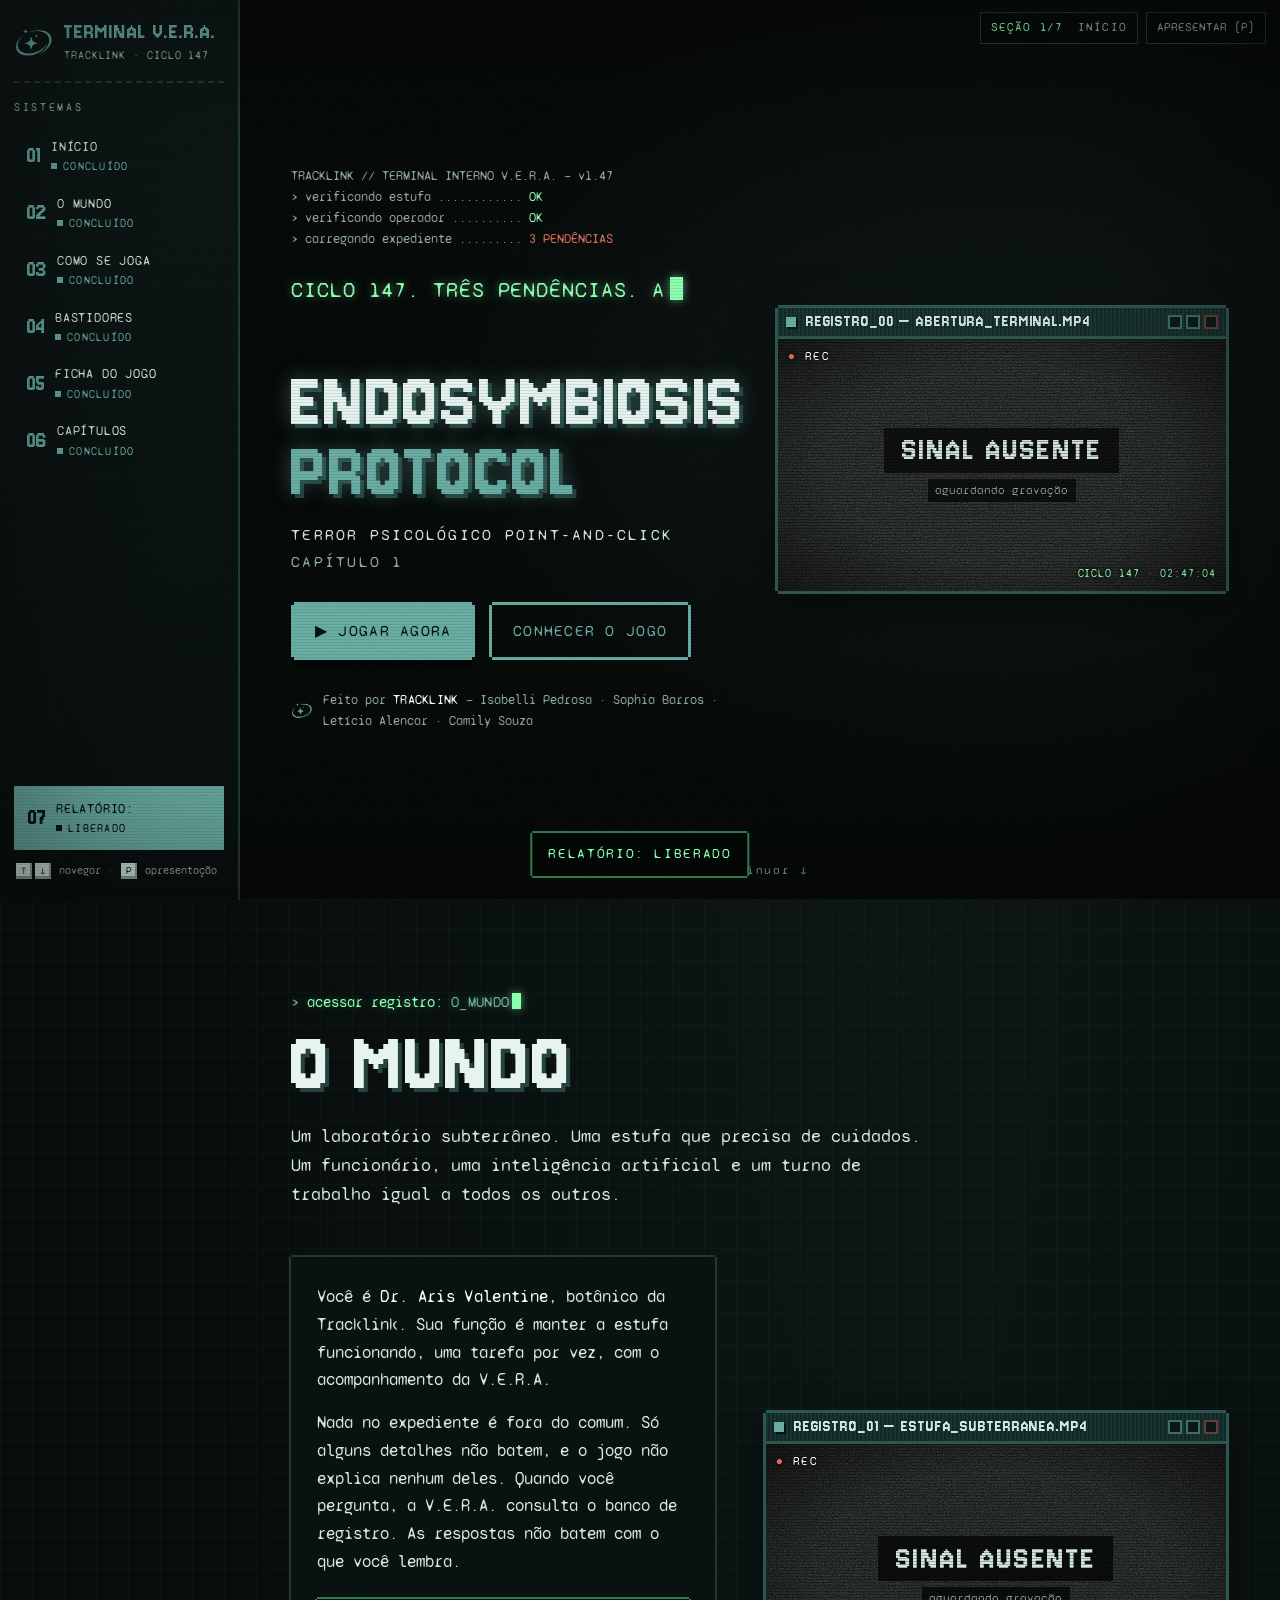
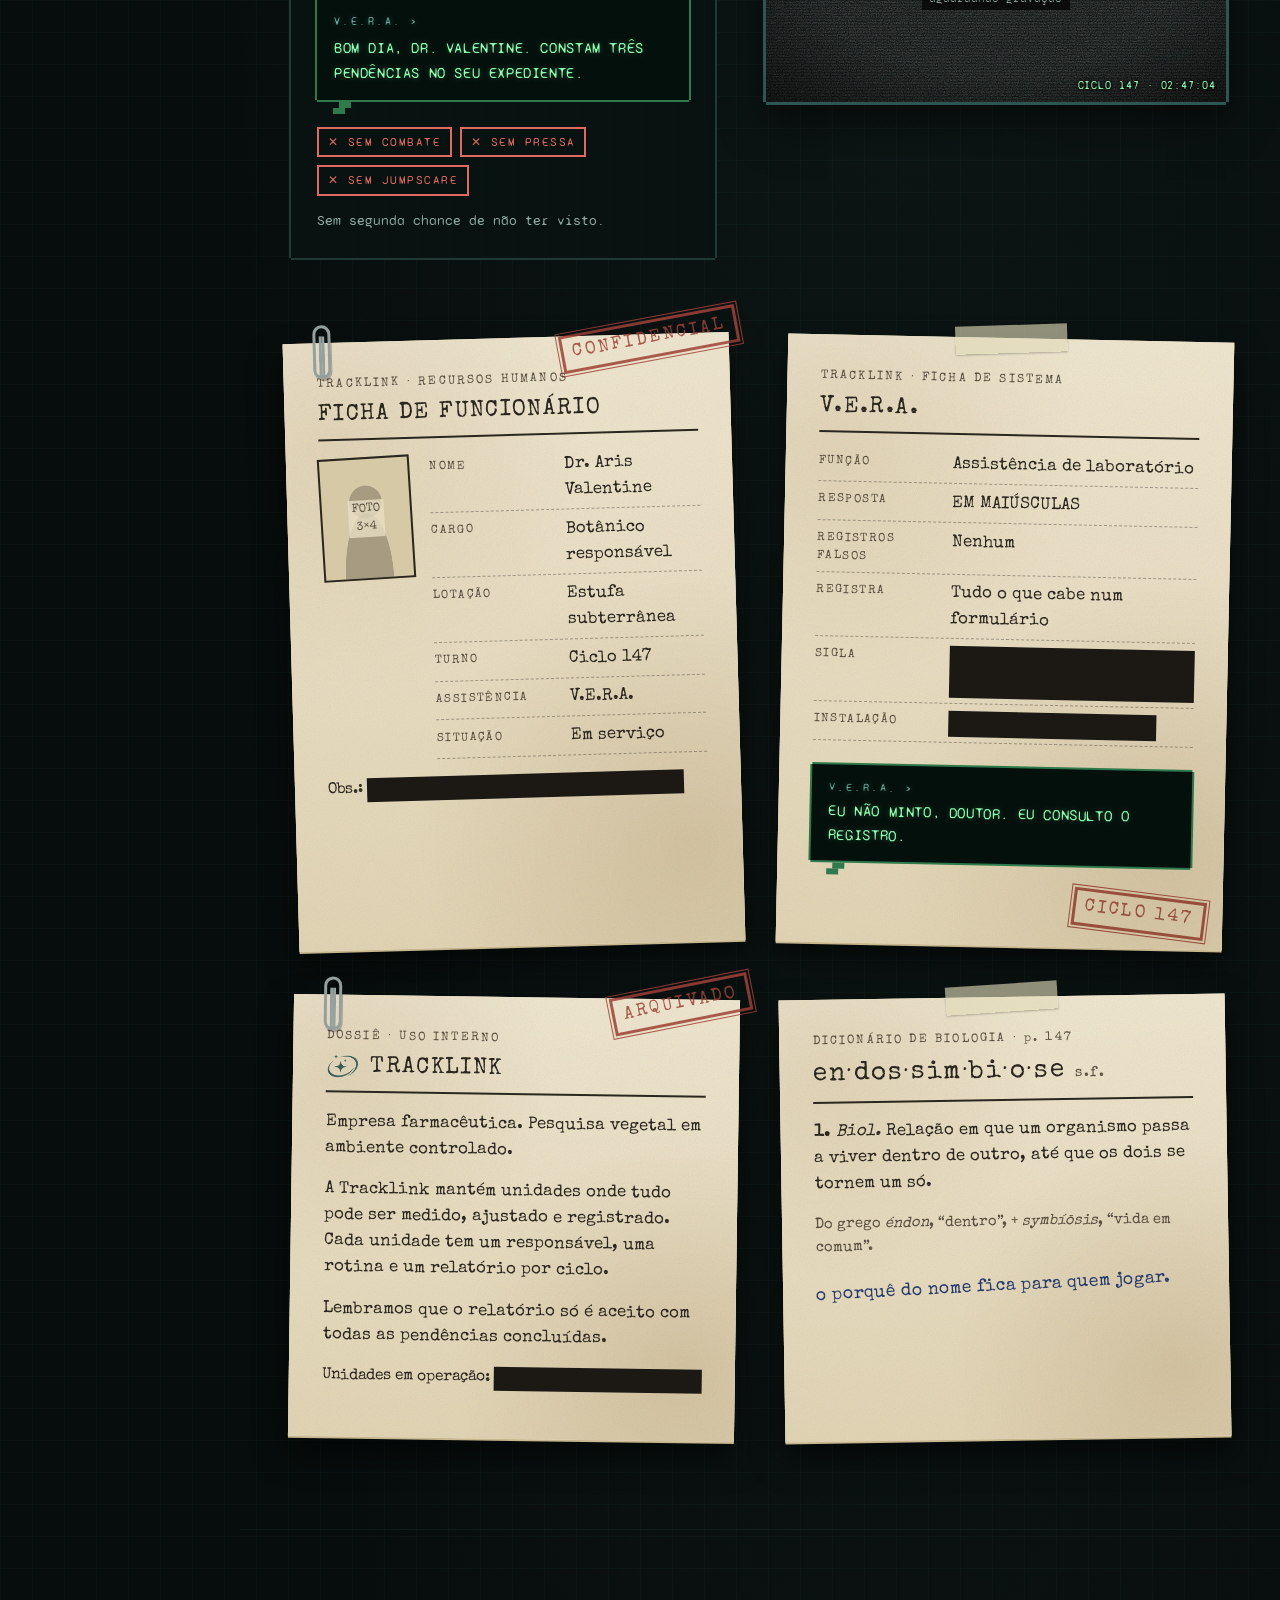
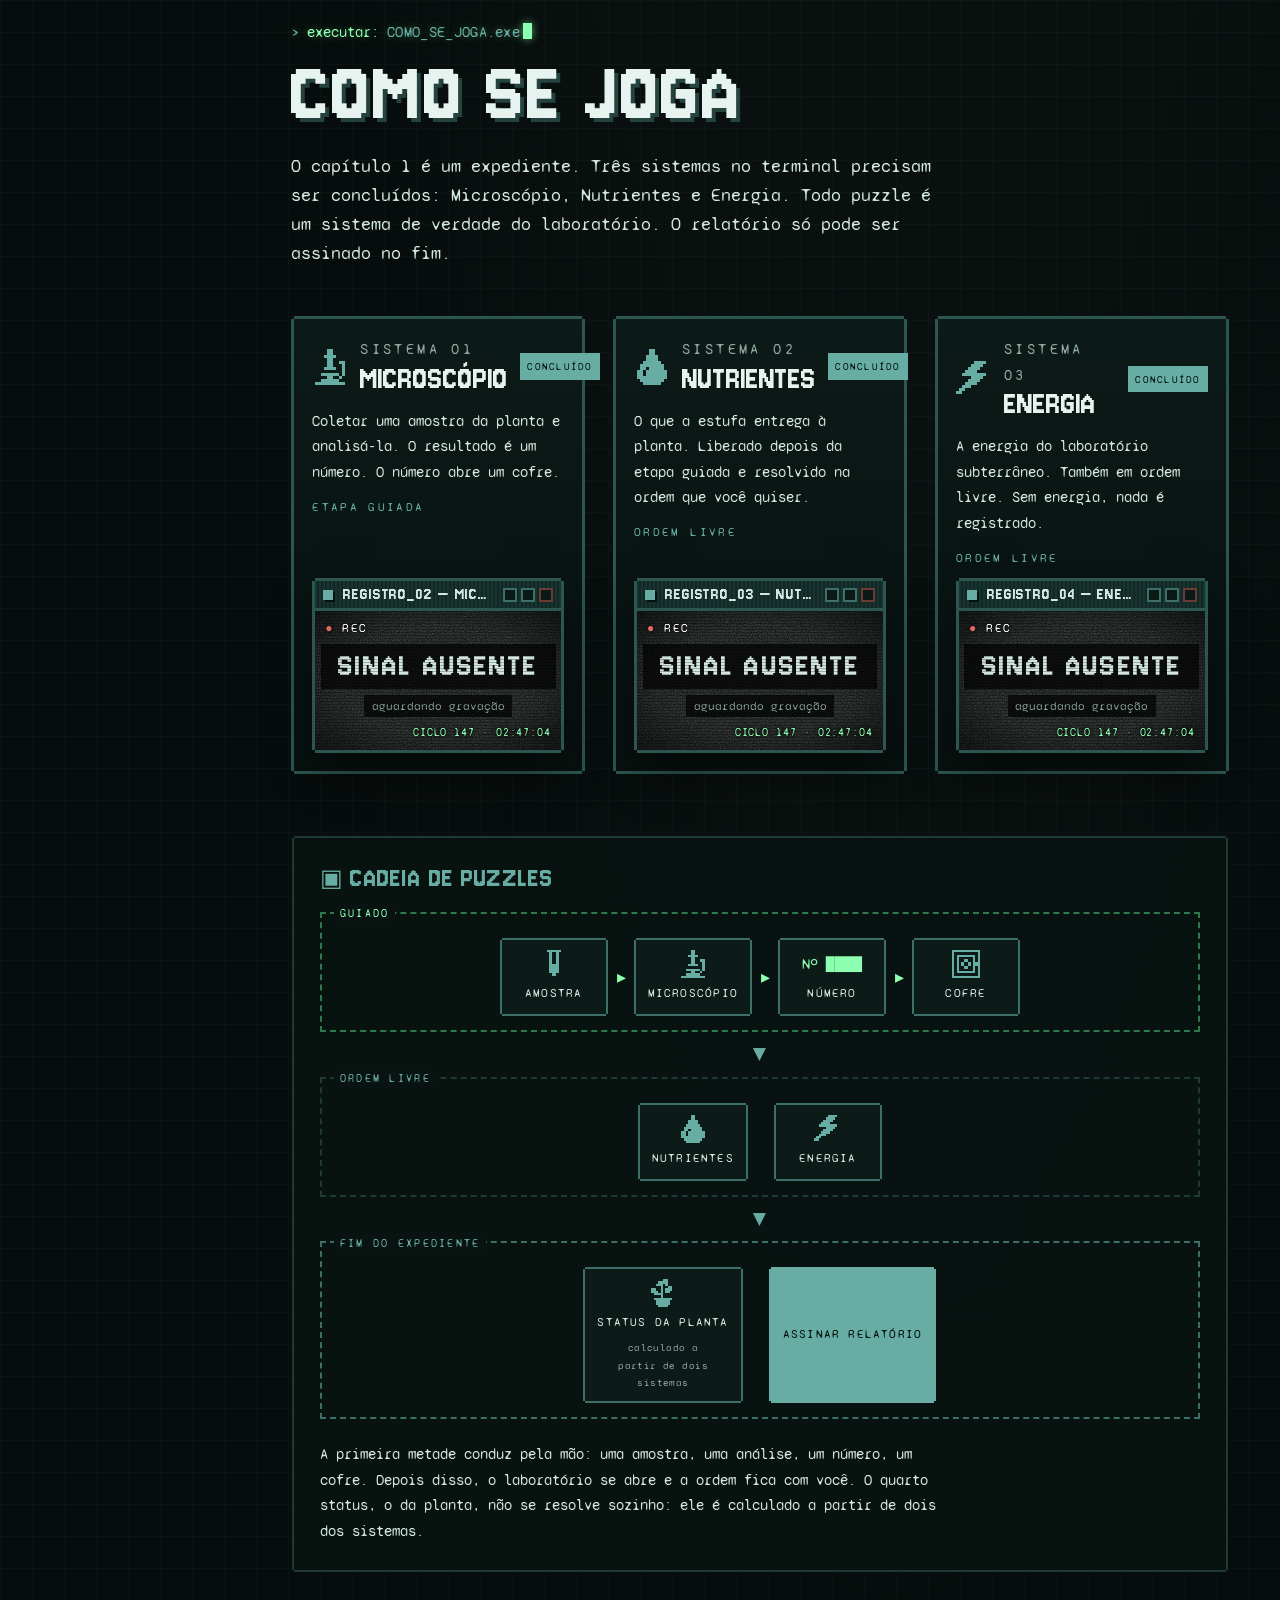
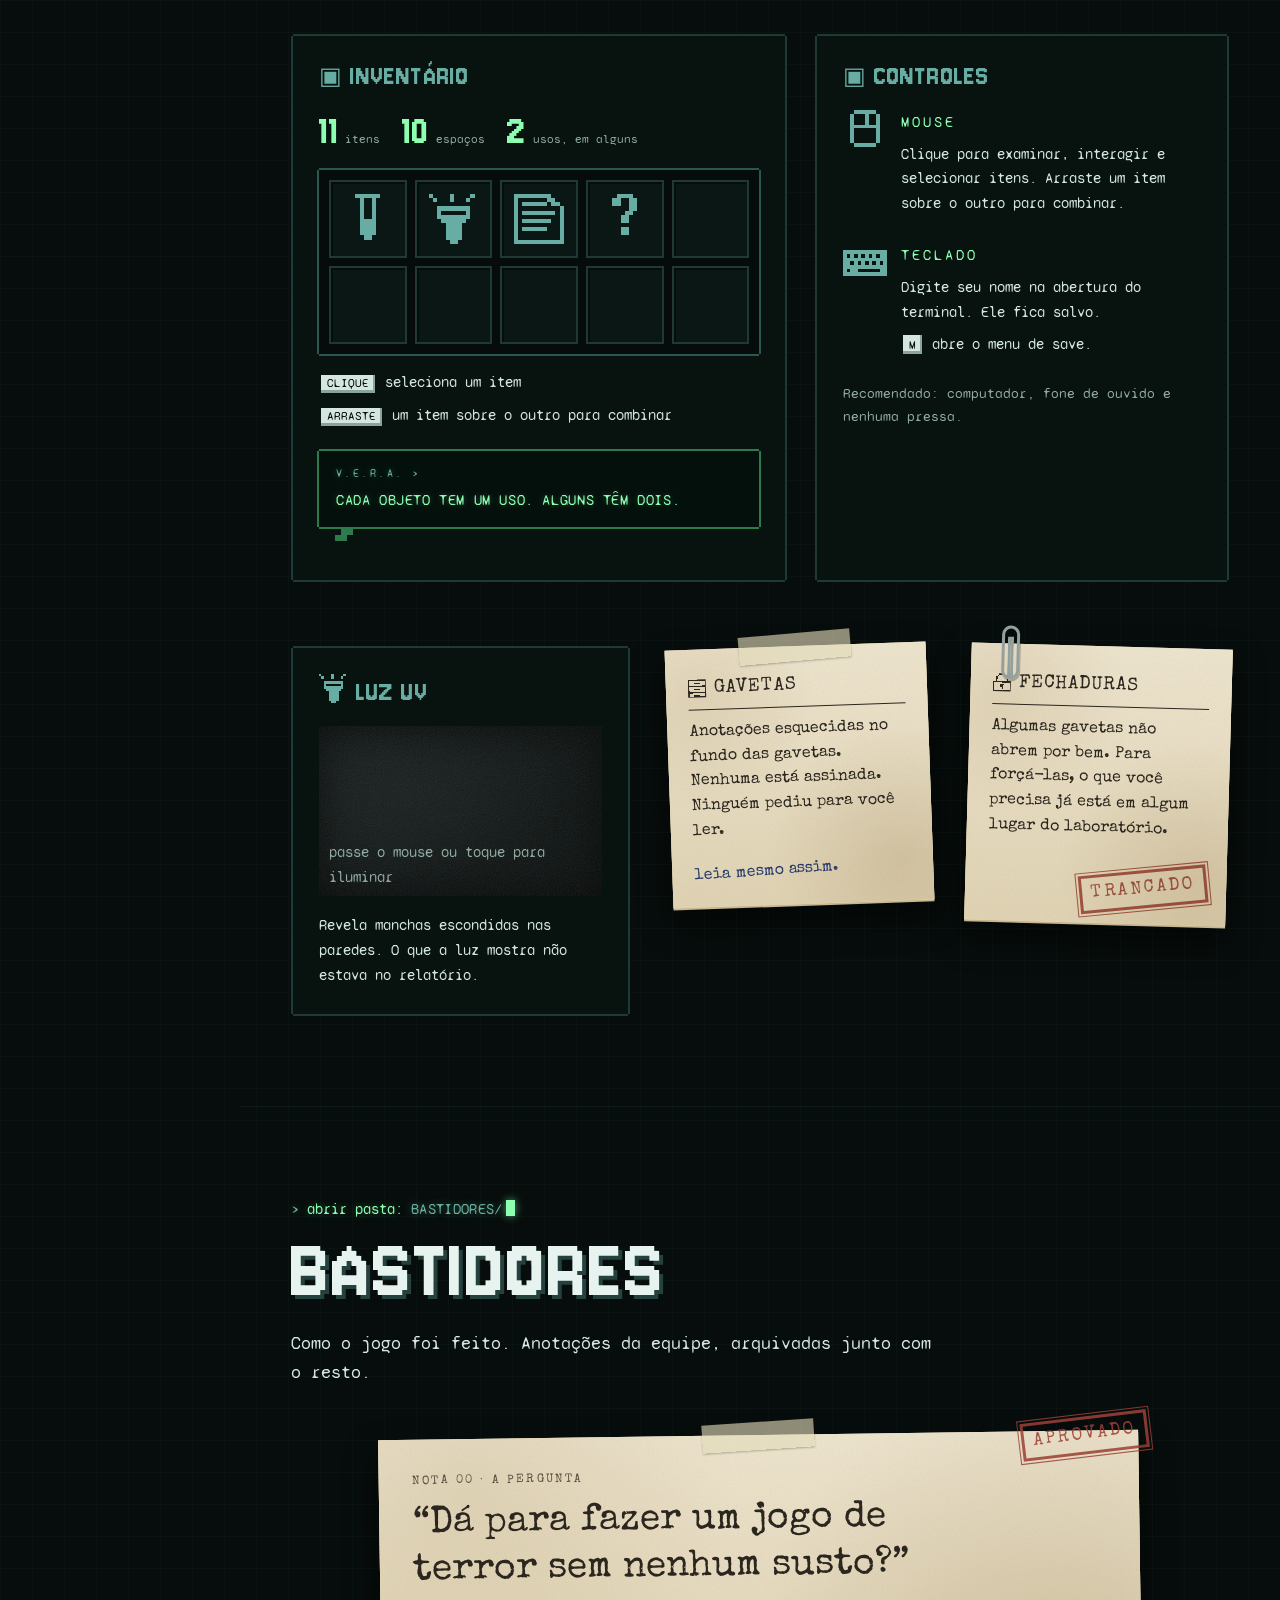
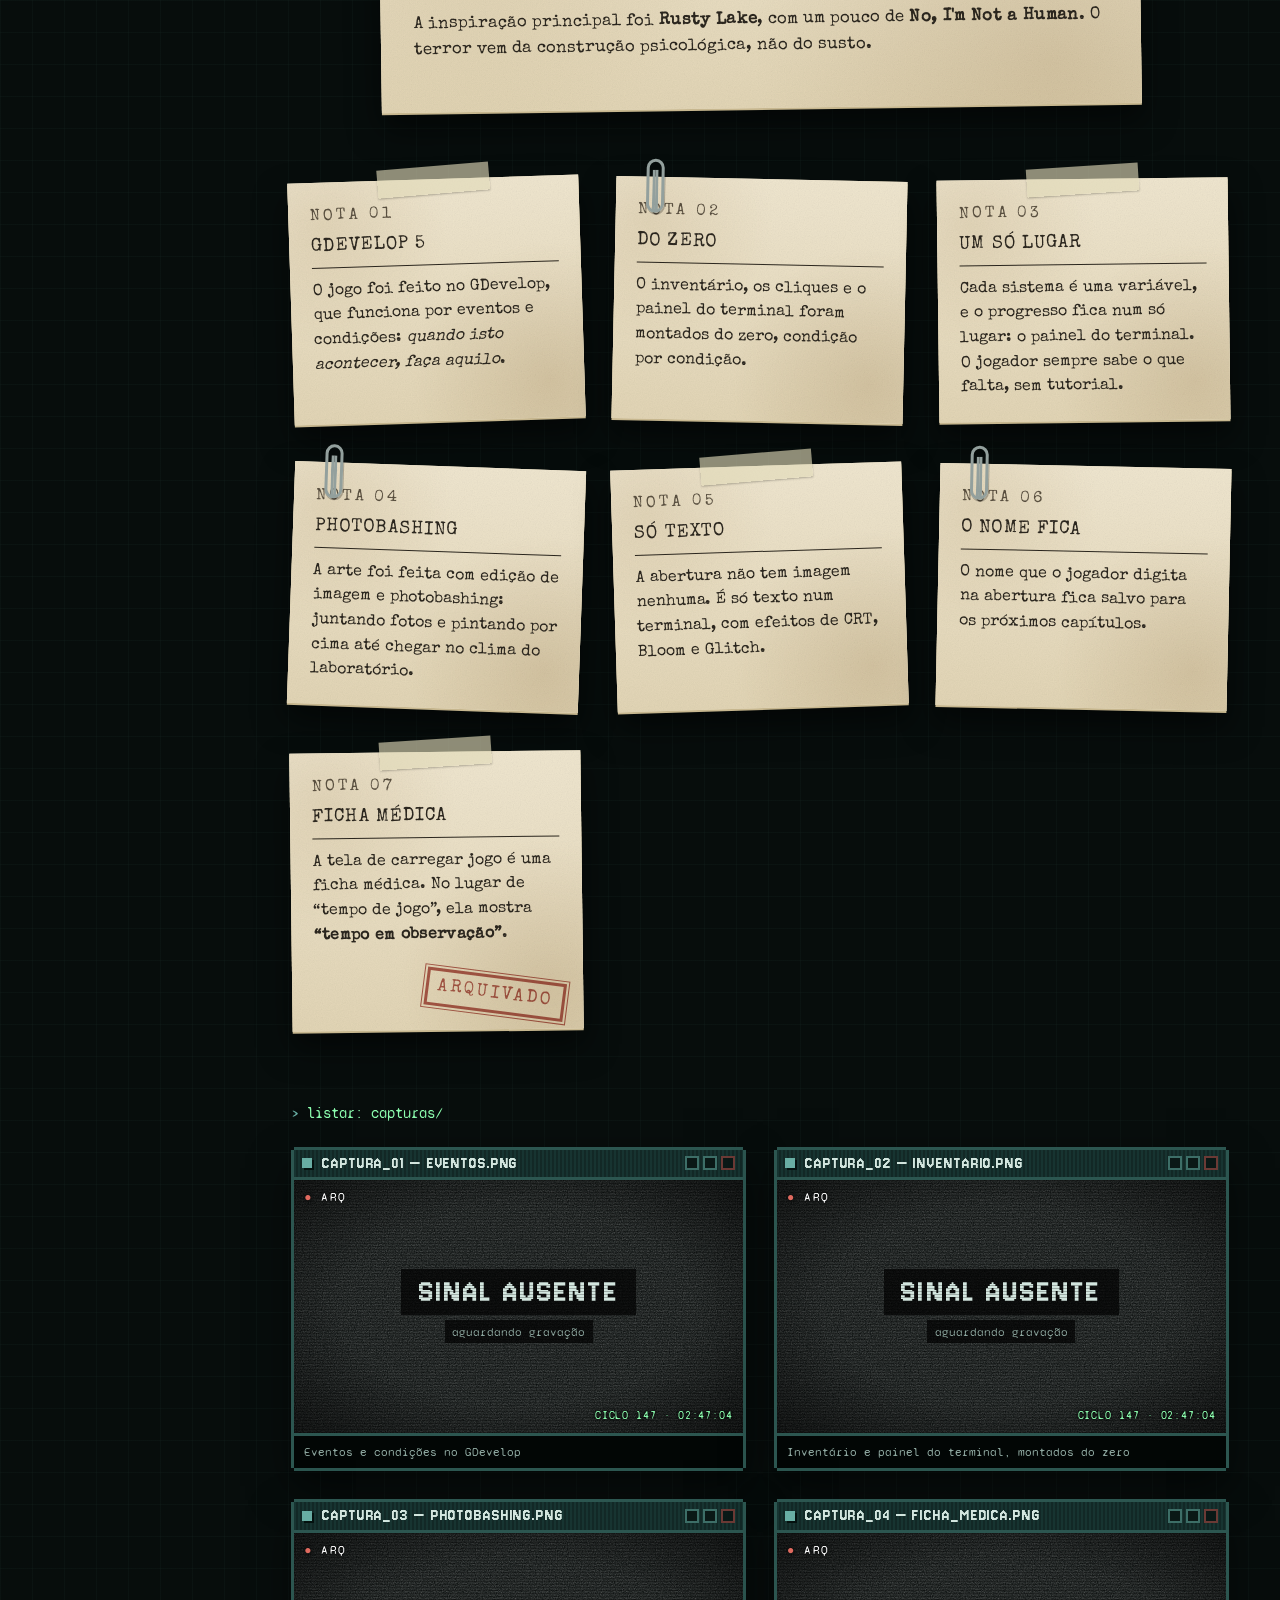
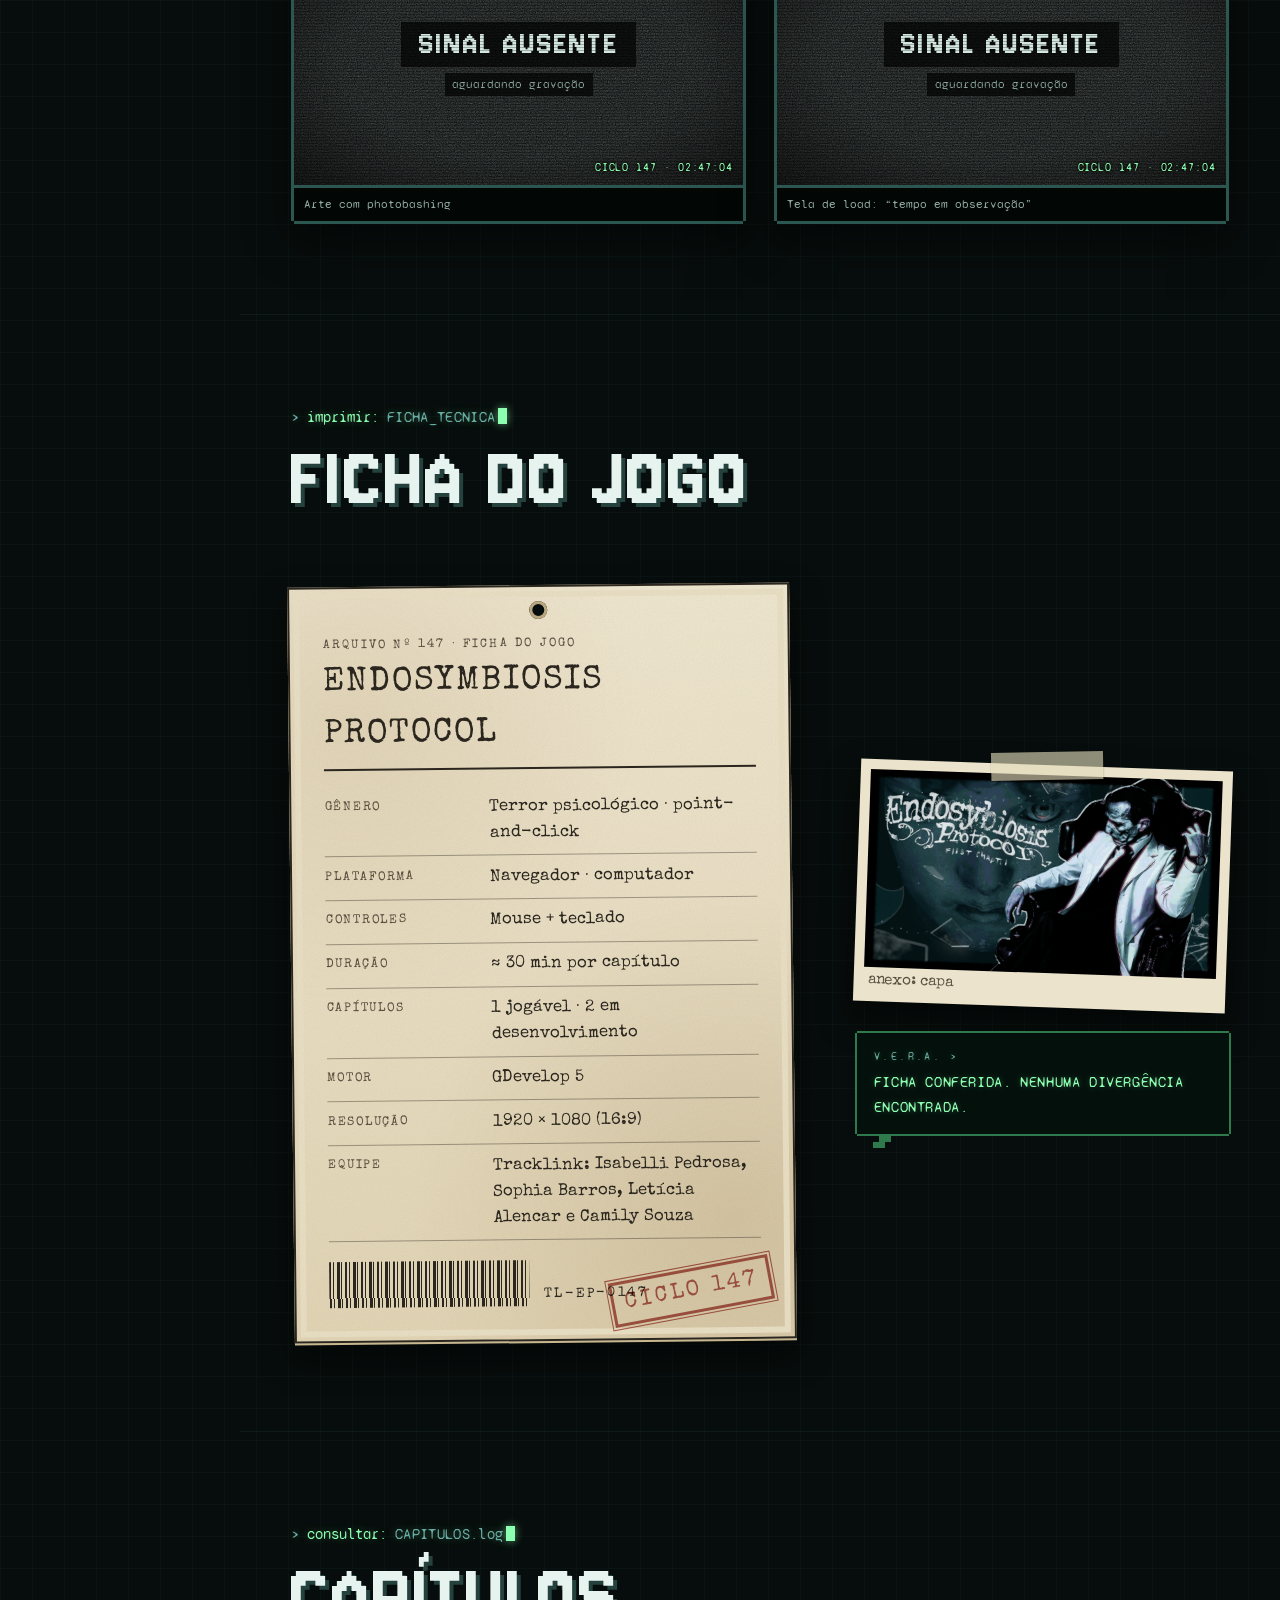
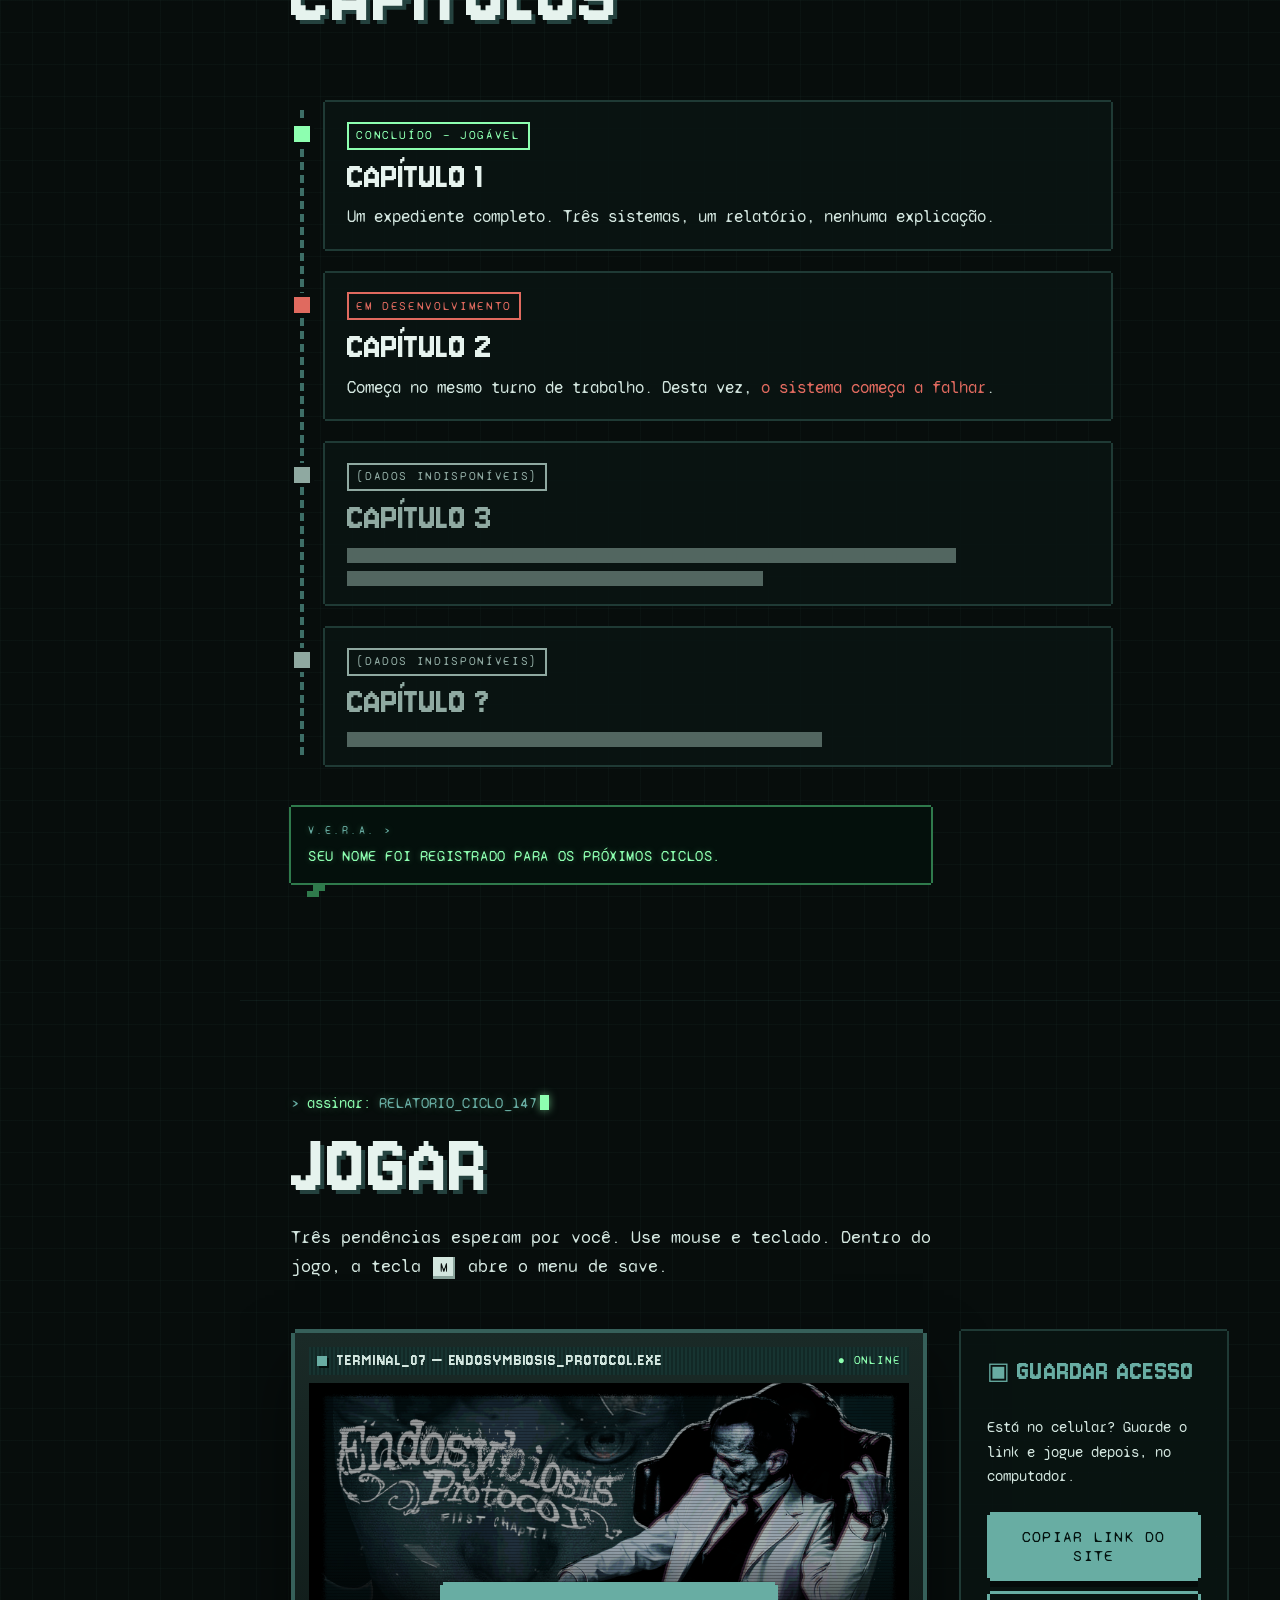
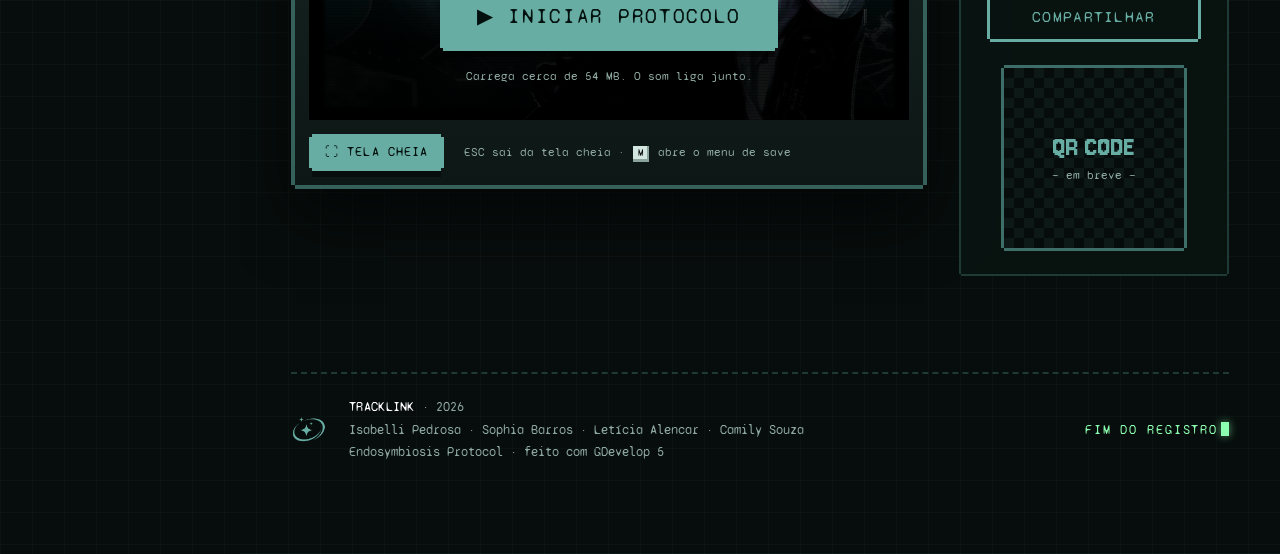
==== index.html @ 481e2a4c "alterando organização" ====
<!doctype html>
<html lang="pt-BR">
<head>
  <meta charset="utf-8">
  <meta name="viewport" content="width=device-width, initial-scale=1">
  <title>Endosymbiosis Protocol — Tracklink</title>
  <meta name="description" content="Terror psicológico point-and-click. Você é Dr. Aris Valentine, botânico da Tracklink, e cuida de uma estufa subterrânea com a ajuda da inteligência artificial V.E.R.A. Ciclo 147. Três pendências. Assine o relatório.">
  <meta name="theme-color" content="#070d0c">

  <!-- Ícone da aba (favicon): logo da Tracklink -->
  <link rel="icon" type="image/png" href="assets/img/tracklink-logo.png">
  <link rel="apple-touch-icon" href="assets/img/tracklink-logo.png">

  <!-- OPEN GRAPH (como o link aparece quando é compartilhado no WhatsApp, Instagram etc.)
       DEPOIS DE PUBLICAR: troque "assets/img/capa.png" em og:image pelo endereço completo,
       por exemplo: https://endosymbiosis.vercel.app/assets/img/capa.png
       (alguns apps só mostram a imagem com o endereço completo). -->
  <meta property="og:type" content="website">
  <meta property="og:locale" content="pt_BR">
  <meta property="og:site_name" content="Tracklink">
  <meta property="og:title" content="Endosymbiosis Protocol — Tracklink">
  <meta property="og:description" content="Ciclo 147. Três pendências. Assine o relatório. Terror psicológico point-and-click, sem nenhum susto.">
  <meta property="og:image" content="assets/img/capa.png">
  <meta property="og:image:width" content="1920">
  <meta property="og:image:height" content="1080">
  <meta property="og:image:alt" content="Capa de Endosymbiosis Protocol">
  <meta name="twitter:card" content="summary_large_image">

  <link rel="preload" href="assets/fonts/Jersey10.ttf" as="font" type="font/ttf" crossorigin>
  <link rel="preload" href="assets/fonts/SyneMono.ttf" as="font" type="font/ttf" crossorigin>
  <link rel="stylesheet" href="css/style.css">

  <!-- Marca que o JavaScript está ligado e se a pessoa aceita animações (antes de desenhar a página) -->
  <script>
    document.documentElement.classList.add('js');
    if (!window.matchMedia('(prefers-reduced-motion: reduce)').matches) document.documentElement.classList.add('motion');
  </script>
  <script src="js/main.js" defer></script>
</head>
<body>
  <a class="skip" href="#jogar">Pular direto para o jogo</a>

  <!-- Camada de monitor CRT (scanlines, ruído e vinheta). Só decoração. -->
  <div class="crt" aria-hidden="true"></div>

  <!-- ===================== PAINEL DO TERMINAL (navegação) ===================== -->
  <nav class="term-nav" aria-label="Seções do site">
    <div class="nav-head">
      <img src="assets/img/tracklink-logo.png" alt="" width="40" height="40">
      <div>
        <strong>TERMINAL V.E.R.A.</strong>
        <span>TRACKLINK · CICLO 147</span>
      </div>
    </div>
    <p class="nav-label">SISTEMAS</p>
    <ol class="nav-list">
      <li><a class="nav-link" href="#inicio" data-nav="0" data-state="pendente"><span class="n">01</span><span class="name">INÍCIO</span><span class="short">INÍCIO</span><span class="st">PENDENTE</span></a></li>
      <li><a class="nav-link" href="#mundo" data-nav="1" data-state="pendente"><span class="n">02</span><span class="name">O MUNDO</span><span class="short">MUNDO</span><span class="st">PENDENTE</span></a></li>
      <li><a class="nav-link" href="#como-se-joga" data-nav="2" data-state="pendente"><span class="n">03</span><span class="name">COMO SE JOGA</span><span class="short">COMO</span><span class="st">PENDENTE</span></a></li>
      <li><a class="nav-link" href="#bastidores" data-nav="3" data-state="pendente"><span class="n">04</span><span class="name">BASTIDORES</span><span class="short">BASTID.</span><span class="st">PENDENTE</span></a></li>
      <li><a class="nav-link" href="#ficha" data-nav="4" data-state="pendente"><span class="n">05</span><span class="name">FICHA DO JOGO</span><span class="short">FICHA</span><span class="st">PENDENTE</span></a></li>
      <li><a class="nav-link" href="#capitulos" data-nav="5" data-state="pendente"><span class="n">06</span><span class="name">CAPÍTULOS</span><span class="short">CAPÍT.</span><span class="st">PENDENTE</span></a></li>
    </ol>
    <a class="nav-link nav-report" href="#jogar" data-nav="6" data-state="bloqueado">
      <span class="n">07</span><span class="name">RELATÓRIO:</span><span class="short">JOGAR</span><span class="st">BLOQUEADO</span>
    </a>
    <p class="nav-foot"><kbd>↑</kbd><kbd>↓</kbd> navegar · <kbd>P</kbd> apresentação</p>
  </nav>

  <!-- Indicador de progresso no canto -->
  <div class="hud">
    <p class="hud-count"><span class="sr-only">Seção atual: </span>SEÇÃO <b id="hudN">1</b>/7 <span class="hud-name" id="hudName">INÍCIO</span></p>
    <button class="hud-btn" id="presentBtn" type="button" aria-pressed="false" title="Modo apresentação (tecla P)"><span class="lbl">APRESENTAR [P]</span></button>
  </div>

  <main id="conteudo">

    <!-- ============================== 1. INÍCIO ============================== -->
    <section class="screen hero" id="inicio" data-name="INÍCIO" aria-labelledby="t-inicio">
      <div class="wrap hero-grid">
        <div class="hero-text">
          <div class="boot" aria-hidden="true">
            <p>TRACKLINK // TERMINAL INTERNO V.E.R.A. — v1.47</p>
            <p>&gt; verificando estufa ............ <span class="ok">OK</span></p>
            <p>&gt; verificando operador .......... <span class="ok">OK</span></p>
            <p>&gt; carregando expediente ......... <span class="warn">3 PENDÊNCIAS</span></p>
          </div>

          <p class="typed" data-type="CICLO 147. TRÊS PENDÊNCIAS. ASSINE O RELATÓRIO.">
            <span class="sr-only">CICLO 147. TRÊS PENDÊNCIAS. ASSINE O RELATÓRIO.</span><span class="typed-out" aria-hidden="true"></span><span class="caret" aria-hidden="true"></span>
          </p>

          <h1 id="t-inicio" class="hero-title" aria-label="Endosymbiosis Protocol">
            <span class="glitch" data-text="ENDOSYMBIOSIS">ENDOSYMBIOSIS</span>
            <span class="glitch" data-text="PROTOCOL">PROTOCOL</span>
          </h1>
          <p class="hero-sub">terror psicológico point-and-click <span>capítulo 1</span></p>

          <div class="hero-actions">
            <a class="btn" href="#jogar">▶ Jogar agora</a>
            <a class="btn btn-ghost" href="#mundo">Conhecer o jogo</a>
          </div>

          <p class="credits">
            <img src="assets/img/tracklink-logo.png" alt="" width="22" height="22">
            <span>Feito por <strong>TRACKLINK</strong> — Isabelli Pedrosa · Sophia Barros · Letícia Alencar · Camily Souza</span>
          </p>
        </div>

        <!-- MÍDIA (INÍCIO): coloque o clipe da abertura do terminal em assets/media/abertura.mp4
             Para usar uma imagem no lugar, troque data-src por, por exemplo, "assets/media/abertura.png".
             data-poster (opcional) = imagem que aparece antes do vídeo carregar. -->
        <figure class="mwin mwin-lg" data-title="REGISTRO_00 — ABERTURA_TERMINAL.MP4" data-src="assets/media/abertura.mp4" data-poster="" data-alt="Clipe da abertura do jogo: texto verde sendo digitado num terminal com efeito CRT"></figure>
      </div>
      <a class="scroll-cue" href="#mundo">continuar ↓</a>
    </section>

    <!-- ============================== 2. O MUNDO ============================== -->
    <section class="screen" id="mundo" data-name="O_MUNDO" aria-labelledby="t-mundo">
      <div class="wrap">
        <header class="sec-head">
          <p class="cmd"><span class="prompt">&gt;</span> acessar registro: <b>O_MUNDO</b><span class="caret" aria-hidden="true"></span></p>
          <h2 id="t-mundo" class="sec-title glitch" data-text="O MUNDO">O MUNDO</h2>
          <p class="lede">Um laboratório subterrâneo. Uma estufa que precisa de cuidados. Um funcionário, uma inteligência artificial e um turno de trabalho igual a todos os outros.</p>
        </header>

        <div class="mundo-grid">
          <div class="term-block reveal">
            <p>Você é <strong>Dr. Aris Valentine</strong>, botânico da Tracklink. Sua função é manter a estufa funcionando, uma tarefa por vez, com o acompanhamento da V.E.R.A.</p>
            <p>Nada no expediente é fora do comum. Só alguns detalhes não batem, e o jogo não explica nenhum deles. Quando você pergunta, a V.E.R.A. consulta o banco de registro. As respostas não batem com o que você lembra.</p>
            <blockquote class="vera">
              <p>BOM DIA, DR. VALENTINE. CONSTAM TRÊS PENDÊNCIAS NO SEU EXPEDIENTE.</p>
            </blockquote>
            <ul class="no-list" aria-label="O que o jogo não tem">
              <li>SEM COMBATE</li>
              <li>SEM PRESSA</li>
              <li>SEM JUMPSCARE</li>
            </ul>
            <p class="small">Sem segunda chance de não ter visto.</p>
          </div>

          <!-- MÍDIA (O MUNDO): coloque assets/media/mundo.mp4 (por exemplo, o jogador andando pela estufa) -->
          <figure class="mwin reveal" data-title="REGISTRO_01 — ESTUFA_SUBTERRANEA.MP4" data-src="assets/media/mundo.mp4" data-poster="" data-alt="Gravação da estufa subterrânea dentro do jogo"></figure>
        </div>

        <div class="docs">
          <!-- Documento 1: ficha do funcionário -->
          <article class="doc reveal" style="--tilt:-1.6deg">
            <span class="clip" aria-hidden="true"></span>
            <p class="doc-org">TRACKLINK · RECURSOS HUMANOS</p>
            <h3>FICHA DE FUNCIONÁRIO</h3>
            <div class="ficha-body">
              <!-- FOTO DO ARIS: coloque assets/media/aris.png (se for .jpg, troque o nome aqui embaixo) -->
              <div class="photo" data-src="assets/media/aris.png" data-alt="Foto de identificação de Dr. Aris Valentine">
                <span aria-hidden="true">FOTO<br>3×4</span>
              </div>
              <dl class="fields">
                <div><dt>Nome</dt><dd>Dr. Aris Valentine</dd></div>
                <div><dt>Cargo</dt><dd>Botânico responsável</dd></div>
                <div><dt>Lotação</dt><dd>Estufa subterrânea</dd></div>
                <div><dt>Turno</dt><dd>Ciclo 147</dd></div>
                <div><dt>Assistência</dt><dd>V.E.R.A.</dd></div>
                <div><dt>Situação</dt><dd>Em serviço</dd></div>
              </dl>
            </div>
            <p class="doc-note">Obs.: <button class="redact" type="button" aria-label="Trecho censurado: pontual, nenhuma ocorrência registrada">pontual, nenhuma ocorrência registrada</button></p>
            <span class="stamp" style="--r:-9deg">CONFIDENCIAL</span>
          </article>

          <!-- Documento 2: ficha da V.E.R.A. -->
          <article class="doc reveal" style="--tilt:1.2deg">
            <span class="tape" aria-hidden="true"></span>
            <p class="doc-org">TRACKLINK · FICHA DE SISTEMA</p>
            <h3>V.E.R.A.</h3>
            <dl class="fields">
              <div><dt>Função</dt><dd>Assistência de laboratório</dd></div>
              <div><dt>Resposta</dt><dd>EM MAIÚSCULAS</dd></div>
              <div><dt>Registros falsos</dt><dd>Nenhum</dd></div>
              <div><dt>Registra</dt><dd>Tudo o que cabe num formulário</dd></div>
              <div><dt>Sigla</dt><dd><button class="redact" type="button" aria-label="Trecho censurado: não se aplica a este formulário">não se aplica a este formulário</button></dd></div>
              <div><dt>Instalação</dt><dd><button class="redact" type="button" aria-label="Trecho censurado: data consta no arquivo">data consta no arquivo</button></dd></div>
            </dl>
            <blockquote class="vera vera-paper">
              <p>EU NÃO MINTO, DOUTOR. EU CONSULTO O REGISTRO.</p>
            </blockquote>
            <span class="stamp stamp-low" style="--r:6deg">CICLO 147</span>
          </article>

          <!-- Documento 3: dossiê da empresa -->
          <article class="doc reveal" style="--tilt:0.8deg">
            <span class="clip" aria-hidden="true"></span>
            <p class="doc-org">DOSSIÊ · USO INTERNO</p>
            <h3 class="doc-brand"><img src="assets/img/tracklink-logo.png" alt="" width="34" height="34"> TRACKLINK</h3>
            <p>Empresa farmacêutica. Pesquisa vegetal em ambiente controlado.</p>
            <p>A Tracklink mantém unidades onde tudo pode ser medido, ajustado e registrado. Cada unidade tem um responsável, uma rotina e um relatório por ciclo.</p>
            <p>Lembramos que o relatório só é aceito com todas as pendências concluídas.</p>
            <p class="doc-note">Unidades em operação: <button class="redact" type="button" aria-label="Trecho censurado: informação de uso interno">informação de uso interno</button></p>
            <span class="stamp" style="--r:-12deg">ARQUIVADO</span>
          </article>

          <!-- Documento 4: verbete de dicionário -->
          <article class="doc doc-dict reveal" style="--tilt:-0.9deg">
            <span class="tape" aria-hidden="true"></span>
            <p class="doc-org">DICIONÁRIO DE BIOLOGIA · p. 147</p>
            <h3><dfn>en·dos·sim·bi·o·se</dfn> <small>s.f.</small></h3>
            <p><b>1.</b> <i>Biol.</i> Relação em que um organismo passa a viver dentro de outro, até que os dois se tornem um só.</p>
            <p class="etym">Do grego <i>éndon</i>, “dentro”, + <i>symbíōsis</i>, “vida em comum”.</p>
            <p class="handnote">o porquê do nome fica para quem jogar.</p>
          </article>
        </div>
      </div>
    </section>

    <!-- ============================== 3. COMO SE JOGA ============================== -->
    <section class="screen" id="como-se-joga" data-name="COMO_SE_JOGA" aria-labelledby="t-como">
      <div class="wrap">
        <header class="sec-head">
          <p class="cmd"><span class="prompt">&gt;</span> executar: <b>COMO_SE_JOGA.exe</b><span class="caret" aria-hidden="true"></span></p>
          <h2 id="t-como" class="sec-title glitch" data-text="COMO SE JOGA">COMO SE JOGA</h2>
          <p class="lede">O capítulo 1 é um expediente. Três sistemas no terminal precisam ser concluídos: Microscópio, Nutrientes e Energia. Todo puzzle é um sistema de verdade do laboratório. O relatório só pode ser assinado no fim.</p>
        </header>

        <div class="modules">
          <article class="module reveal">
            <header class="module-head">
              <span class="px-icon" data-icon="micro"></span>
              <div><p class="module-id">SISTEMA 01</p><h3>MICROSCÓPIO</h3></div>
              <span class="badge">PENDENTE</span>
            </header>
            <p>Coletar uma amostra da planta e analisá-la. O resultado é um número. O número abre um cofre.</p>
            <p class="module-meta">ETAPA GUIADA</p>
            <!-- MÍDIA (MICROSCÓPIO): coloque assets/media/microscopio.mp4 -->
            <figure class="mwin" data-title="REGISTRO_02 — MICROSCOPIO.MP4" data-src="assets/media/microscopio.mp4" data-poster="" data-alt="Gravação do puzzle do microscópio"></figure>
          </article>

          <article class="module reveal">
            <header class="module-head">
              <span class="px-icon" data-icon="drop"></span>
              <div><p class="module-id">SISTEMA 02</p><h3>NUTRIENTES</h3></div>
              <span class="badge">PENDENTE</span>
            </header>
            <p>O que a estufa entrega à planta. Liberado depois da etapa guiada e resolvido na ordem que você quiser.</p>
            <p class="module-meta">ORDEM LIVRE</p>
            <!-- MÍDIA (NUTRIENTES): coloque assets/media/nutrientes.mp4 -->
            <figure class="mwin" data-title="REGISTRO_03 — NUTRIENTES.MP4" data-src="assets/media/nutrientes.mp4" data-poster="" data-alt="Gravação do sistema de nutrientes"></figure>
          </article>

          <article class="module reveal">
            <header class="module-head">
              <span class="px-icon" data-icon="bolt"></span>
              <div><p class="module-id">SISTEMA 03</p><h3>ENERGIA</h3></div>
              <span class="badge">PENDENTE</span>
            </header>
            <p>A energia do laboratório subterrâneo. Também em ordem livre. Sem energia, nada é registrado.</p>
            <p class="module-meta">ORDEM LIVRE</p>
            <!-- MÍDIA (ENERGIA): coloque assets/media/energia.mp4 -->
            <figure class="mwin" data-title="REGISTRO_04 — ENERGIA.MP4" data-src="assets/media/energia.mp4" data-poster="" data-alt="Gravação do sistema de energia"></figure>
          </article>
        </div>

        <!-- Diagrama: cadeia de puzzles -->
        <div class="panel chain-panel reveal">
          <h3 class="panel-title">CADEIA DE PUZZLES</h3>
          <div class="chain">
            <div class="zone zone-guided">
              <p class="zone-label">GUIADO</p>
              <ol class="steps">
                <li class="step"><span class="px-icon" data-icon="tube"></span>AMOSTRA</li>
                <li class="step"><span class="px-icon" data-icon="micro"></span>MICROSCÓPIO</li>
                <li class="step"><span class="num" aria-label="número oculto">Nº ████</span>NÚMERO</li>
                <li class="step"><span class="px-icon" data-icon="safe"></span>COFRE</li>
              </ol>
            </div>
            <span class="chain-arrow" aria-hidden="true">▶</span>
            <div class="zone zone-open">
              <p class="zone-label">ORDEM LIVRE</p>
              <ul class="steps steps-free">
                <li class="step"><span class="px-icon" data-icon="drop"></span>NUTRIENTES</li>
                <li class="step"><span class="px-icon" data-icon="bolt"></span>ENERGIA</li>
              </ul>
            </div>
            <span class="chain-arrow" aria-hidden="true">▶</span>
            <div class="zone zone-end">
              <p class="zone-label">FIM DO EXPEDIENTE</p>
              <ul class="steps steps-free">
                <li class="step"><span class="px-icon" data-icon="plant"></span>STATUS DA PLANTA<small>calculado a partir de dois sistemas</small></li>
                <li class="step step-sign">ASSINAR RELATÓRIO</li>
              </ul>
            </div>
          </div>
          <p class="chain-text">A primeira metade conduz pela mão: uma amostra, uma análise, um número, um cofre. Depois disso, o laboratório se abre e a ordem fica com você. O quarto status, o da planta, não se resolve sozinho: ele é calculado a partir de dois dos sistemas.</p>
        </div>

        <div class="duo">
          <!-- Inventário -->
          <div class="panel inv-panel reveal">
            <h3 class="panel-title">INVENTÁRIO</h3>
            <div class="inv-stats">
              <div><b>11</b><span>itens</span></div>
              <div><b>10</b><span>espaços</span></div>
              <div><b>2</b><span>usos, em alguns</span></div>
            </div>
            <div class="inv-grid" role="group" aria-label="Demonstração do inventário: 10 espaços. Clique num item para selecioná-lo.">
              <button class="slot" type="button" aria-pressed="false" aria-label="Item: amostra"><span class="px-icon" data-icon="tube"></span></button>
              <button class="slot" type="button" aria-pressed="false" aria-label="Item: luz UV"><span class="px-icon" data-icon="uv"></span></button>
              <button class="slot" type="button" aria-pressed="false" aria-label="Item: anotação"><span class="px-icon" data-icon="note"></span></button>
              <button class="slot" type="button" aria-pressed="false" aria-label="Item não identificado"><span class="px-icon" data-icon="unknown"></span></button>
              <span class="slot empty" aria-hidden="true"></span>
              <span class="slot empty" aria-hidden="true"></span>
              <span class="slot empty" aria-hidden="true"></span>
              <span class="slot empty" aria-hidden="true"></span>
              <span class="slot empty" aria-hidden="true"></span>
              <span class="slot empty" aria-hidden="true"></span>
            </div>
            <ul class="inv-legend">
              <li><kbd>CLIQUE</kbd> seleciona um item</li>
              <li><kbd>ARRASTE</kbd> um item sobre o outro para combinar</li>
            </ul>
            <blockquote class="vera"><p>CADA OBJETO TEM UM USO. ALGUNS TÊM DOIS.</p></blockquote>
          </div>

          <!-- Controles -->
          <div class="panel controls reveal">
            <h3 class="panel-title">CONTROLES</h3>
            <div class="ctrl">
              <span class="px-icon" data-icon="mouse"></span>
              <div>
                <p class="ctrl-name">MOUSE</p>
                <p>Clique para examinar, interagir e selecionar itens. Arraste um item sobre o outro para combinar.</p>
              </div>
            </div>
            <div class="ctrl">
              <span class="px-icon" data-icon="keyboard"></span>
              <div>
                <p class="ctrl-name">TECLADO</p>
                <p>Digite seu nome na abertura do terminal. Ele fica salvo.</p>
                <p><kbd>M</kbd> abre o menu de save.</p>
              </div>
            </div>
            <p class="small">Recomendado: computador, fone de ouvido e nenhuma pressa.</p>
          </div>
        </div>

        <!-- Destaques -->
        <div class="extras">
          <div class="panel uv-panel reveal">
            <h3 class="panel-title"><span class="px-icon px-inline" data-icon="uv"></span> LUZ UV</h3>
            <div class="uv-wall" id="uvWall" role="img" aria-label="Parede iluminada por luz UV, com uma mancha escondida onde se lê: a planta reage à luz">
              <p class="uv-secret" aria-hidden="true">a planta reage à luz</p>
              <p class="uv-hint" aria-hidden="true">passe o mouse ou toque para iluminar</p>
            </div>
            <p>Revela manchas escondidas nas paredes. O que a luz mostra não estava no relatório.</p>
          </div>

          <article class="doc note reveal" style="--tilt:-2deg">
            <span class="tape" aria-hidden="true"></span>
            <h3><span class="px-icon px-inline" data-icon="drawer"></span> GAVETAS</h3>
            <p>Anotações esquecidas no fundo das gavetas. Nenhuma está assinada. Ninguém pediu para você ler.</p>
            <p class="handnote">leia mesmo assim.</p>
          </article>

          <article class="doc note reveal" style="--tilt:1.6deg">
            <span class="clip" aria-hidden="true"></span>
            <h3><span class="px-icon px-inline" data-icon="lock"></span> FECHADURAS</h3>
            <p>Algumas gavetas não abrem por bem. Para forçá-las, o que você precisa já está em algum lugar do laboratório.</p>
            <span class="stamp stamp-low" style="--r:-7deg">TRANCADO</span>
          </article>
        </div>
      </div>
    </section>

    <!-- ============================== 4. BASTIDORES ============================== -->
    <section class="screen" id="bastidores" data-name="BASTIDORES" aria-labelledby="t-bast">
      <div class="wrap">
        <header class="sec-head">
          <p class="cmd"><span class="prompt">&gt;</span> abrir pasta: <b>BASTIDORES/</b><span class="caret" aria-hidden="true"></span></p>
          <h2 id="t-bast" class="sec-title glitch" data-text="BASTIDORES">BASTIDORES</h2>
          <p class="lede">Como o jogo foi feito. Anotações da equipe, arquivadas junto com o resto.</p>
        </header>

        <article class="doc doc-question reveal" style="--tilt:-0.8deg">
          <span class="tape" aria-hidden="true"></span>
          <p class="doc-org">NOTA 00 · A PERGUNTA</p>
          <p class="question">“Dá para fazer um jogo de terror sem nenhum susto?”</p>
          <p>A inspiração principal foi <b>Rusty Lake</b>, com um pouco de <b>No, I'm Not a Human</b>. O terror vem da construção psicológica, não do susto.</p>
          <span class="stamp" style="--r:-6deg">APROVADO</span>
        </article>

        <div class="notes">
          <article class="doc note reveal">
            <span class="tape" aria-hidden="true"></span>
            <p class="note-n">NOTA 01</p>
            <h3>GDEVELOP 5</h3>
            <p>O jogo foi feito no GDevelop, que funciona por eventos e condições: <i>quando isto acontecer, faça aquilo</i>.</p>
          </article>
          <article class="doc note reveal">
            <span class="clip" aria-hidden="true"></span>
            <p class="note-n">NOTA 02</p>
            <h3>DO ZERO</h3>
            <p>O inventário, os cliques e o painel do terminal foram montados do zero, condição por condição.</p>
          </article>
          <article class="doc note reveal">
            <span class="tape" aria-hidden="true"></span>
            <p class="note-n">NOTA 03</p>
            <h3>UM SÓ LUGAR</h3>
            <p>Cada sistema é uma variável, e o progresso fica num só lugar: o painel do terminal. O jogador sempre sabe o que falta, sem tutorial.</p>
          </article>
          <article class="doc note reveal">
            <span class="clip" aria-hidden="true"></span>
            <p class="note-n">NOTA 04</p>
            <h3>PHOTOBASHING</h3>
            <p>A arte foi feita com edição de imagem e photobashing: juntando fotos e pintando por cima até chegar no clima do laboratório.</p>
          </article>
          <article class="doc note reveal">
            <span class="tape" aria-hidden="true"></span>
            <p class="note-n">NOTA 05</p>
            <h3>SÓ TEXTO</h3>
            <p>A abertura não tem imagem nenhuma. É só texto num terminal, com efeitos de CRT, Bloom e Glitch.</p>
          </article>
          <article class="doc note reveal">
            <span class="clip" aria-hidden="true"></span>
            <p class="note-n">NOTA 06</p>
            <h3>O NOME FICA</h3>
            <p>O nome que o jogador digita na abertura fica salvo para os próximos capítulos.</p>
          </article>
          <article class="doc note reveal">
            <span class="tape" aria-hidden="true"></span>
            <p class="note-n">NOTA 07</p>
            <h3>FICHA MÉDICA</h3>
            <p>A tela de carregar jogo é uma ficha médica. No lugar de “tempo de jogo”, ela mostra <b>“tempo em observação”</b>.</p>
            <span class="stamp stamp-low" style="--r:8deg">ARQUIVADO</span>
          </article>
        </div>

        <h3 class="gallery-title"><span class="prompt">&gt;</span> listar: capturas/</h3>
        <div class="gallery">
          <!-- MÍDIA (BASTIDORES 1): print dos eventos no GDevelop → assets/media/gdevelop-eventos.png -->
          <figure class="mwin reveal" data-title="CAPTURA_01 — EVENTOS.PNG" data-src="assets/media/gdevelop-eventos.png" data-alt="Print da tela de eventos do GDevelop" data-caption="Eventos e condições no GDevelop"></figure>
          <!-- MÍDIA (BASTIDORES 2): print do inventário/painel sendo montado → assets/media/gdevelop-inventario.png -->
          <figure class="mwin reveal" data-title="CAPTURA_02 — INVENTARIO.PNG" data-src="assets/media/gdevelop-inventario.png" data-alt="Print da montagem do inventário no GDevelop" data-caption="Inventário e painel do terminal, montados do zero"></figure>
          <!-- MÍDIA (BASTIDORES 3): antes/depois do photobashing → assets/media/photobashing.png -->
          <figure class="mwin reveal" data-title="CAPTURA_03 — PHOTOBASHING.PNG" data-src="assets/media/photobashing.png" data-alt="Etapas da arte feita com photobashing" data-caption="Arte com photobashing"></figure>
          <!-- MÍDIA (BASTIDORES 4): a tela de load (ficha médica) → assets/media/ficha-medica.png -->
          <figure class="mwin reveal" data-title="CAPTURA_04 — FICHA_MEDICA.PNG" data-src="assets/media/ficha-medica.png" data-alt="Tela de carregar jogo em formato de ficha médica" data-caption="Tela de load: “tempo em observação”"></figure>
        </div>
      </div>
    </section>

    <!-- ============================== 5. FICHA DO JOGO ============================== -->
    <section class="screen" id="ficha" data-name="FICHA_TECNICA" aria-labelledby="t-ficha">
      <div class="wrap">
        <header class="sec-head">
          <p class="cmd"><span class="prompt">&gt;</span> imprimir: <b>FICHA_TECNICA</b><span class="caret" aria-hidden="true"></span></p>
          <h2 id="t-ficha" class="sec-title glitch" data-text="FICHA DO JOGO">FICHA DO JOGO</h2>
        </header>

        <div class="ficha-grid">
          <article class="doc label reveal" style="--tilt:-0.6deg">
            <span class="hole" aria-hidden="true"></span>
            <p class="doc-org">ARQUIVO Nº 147 · FICHA DO JOGO</p>
            <h3>ENDOSYMBIOSIS PROTOCOL</h3>
            <dl class="label-rows">
              <div><dt>Gênero</dt><dd>Terror psicológico · point-and-click</dd></div>
              <div><dt>Plataforma</dt><dd>Navegador · computador</dd></div>
              <div><dt>Controles</dt><dd>Mouse + teclado</dd></div>
              <!-- DURAÇÃO: confira e troque este valor se precisar -->
              <div><dt>Duração</dt><dd>≈ 30 min por capítulo</dd></div>
              <div><dt>Capítulos</dt><dd>1 jogável · 2 em desenvolvimento</dd></div>
              <div><dt>Motor</dt><dd>GDevelop 5</dd></div>
              <div><dt>Resolução</dt><dd>1920 × 1080 (16:9)</dd></div>
              <div><dt>Equipe</dt><dd>Tracklink: Isabelli Pedrosa, Sophia Barros, Letícia Alencar e Camily Souza</dd></div>
            </dl>
            <div class="label-foot">
              <span class="barcode" aria-hidden="true"></span>
              <span class="code">TL-EP-0147</span>
            </div>
            <span class="stamp" style="--r:-10deg">CICLO 147</span>
          </article>

          <div class="ficha-side reveal">
            <figure class="pinned">
              <span class="tape" aria-hidden="true"></span>
              <img src="assets/img/capa.png" alt="Capa de Endosymbiosis Protocol: um homem de jaleco branco sentado numa poltrona, com um rosto pálido ao fundo" loading="lazy" width="1920" height="1080">
              <figcaption>anexo: capa</figcaption>
            </figure>
            <blockquote class="vera"><p>FICHA CONFERIDA. NENHUMA DIVERGÊNCIA ENCONTRADA.</p></blockquote>
          </div>
        </div>
      </div>
    </section>

    <!-- ============================== 6. CAPÍTULOS ============================== -->
    <section class="screen" id="capitulos" data-name="CAPITULOS" aria-labelledby="t-cap">
      <div class="wrap">
        <header class="sec-head">
          <p class="cmd"><span class="prompt">&gt;</span> consultar: <b>CAPITULOS.log</b><span class="caret" aria-hidden="true"></span></p>
          <h2 id="t-cap" class="sec-title glitch" data-text="CAPÍTULOS">CAPÍTULOS</h2>
        </header>

        <ol class="timeline">
          <li class="tl-item done reveal">
            <p class="tl-status">CONCLUÍDO — JOGÁVEL</p>
            <h3>CAPÍTULO 1</h3>
            <p>Um expediente completo. Três sistemas, um relatório, nenhuma explicação.</p>
          </li>
          <li class="tl-item dev reveal">
            <p class="tl-status">EM DESENVOLVIMENTO</p>
            <h3 class="glitch glitch-loop" data-text="CAPÍTULO 2">CAPÍTULO 2</h3>
            <p>Começa no mesmo turno de trabalho. Desta vez, <span class="flicker">o sistema começa a falhar</span>.</p>
          </li>
          <li class="tl-item na reveal">
            <p class="tl-status">[DADOS INDISPONÍVEIS]</p>
            <h3>CAPÍTULO 3</h3>
            <p class="bars" aria-label="Conteúdo indisponível"><span style="width:82%"></span><span style="width:56%"></span></p>
          </li>
          <li class="tl-item na reveal">
            <p class="tl-status">[DADOS INDISPONÍVEIS]</p>
            <h3>CAPÍTULO ?</h3>
            <p class="bars" aria-label="Conteúdo indisponível"><span style="width:64%"></span></p>
          </li>
        </ol>
        <blockquote class="vera vera-wide reveal"><p>SEU NOME FOI REGISTRADO PARA OS PRÓXIMOS CICLOS.</p></blockquote>
      </div>
    </section>

    <!-- ============================== 7. JOGAR ============================== -->
    <section class="screen play" id="jogar" data-name="RELATORIO" aria-labelledby="t-jogar">
      <div class="wrap">
        <header class="sec-head">
          <p class="cmd"><span class="prompt">&gt;</span> assinar: <b>RELATORIO_CICLO_147</b><span class="caret" aria-hidden="true"></span></p>
          <h2 id="t-jogar" class="sec-title glitch" data-text="JOGAR">JOGAR</h2>
          <p class="lede">Três pendências esperam por você. Use mouse e teclado. Dentro do jogo, a tecla <kbd>M</kbd> abre o menu de save.</p>
        </header>

        <div class="play-grid">
          <div class="monitor">
            <div class="monitor-bar" aria-hidden="true">
              <span class="mwin-dot"></span>
              <span class="mwin-title">TERMINAL_07 — ENDOSYMBIOSIS_PROTOCOL.EXE</span>
              <span class="led">● ONLINE</span>
            </div>

            <div class="game-stage" id="gameStage">
              <!-- O jogo. O endereço (src) só é colocado quando a pessoa clica em "Iniciar protocolo". -->
              <iframe id="gameFrame" title="Endosymbiosis Protocol — jogo" allow="fullscreen; autoplay; gamepad" allowfullscreen tabindex="-1"></iframe>

              <div class="game-cover" id="gameCover">
                <img src="assets/img/capa.png" alt="" loading="lazy" width="1920" height="1080">
                <div class="cover-ui">
                  <button class="btn btn-big" id="startGame" type="button">▶ INICIAR PROTOCOLO</button>
                  <p class="cover-note">Carrega cerca de 54 MB. O som liga junto.</p>
                  <p class="cover-error" id="gameError" role="alert" hidden></p>
                </div>
              </div>

              <!-- Aviso que aparece só no celular -->
              <div class="mobile-block" id="mobileBlock">
                <p class="deny-title glitch" data-text="ACESSO NEGADO">ACESSO NEGADO</p>
                <p class="deny-sub">TERMINAL MÓVEL NÃO AUTORIZADO.</p>
                <p>Este protocolo exige mouse e teclado. Salve o link e acesse de um computador.</p>
                <div class="deny-actions">
                  <button class="btn" type="button" data-copy>Copiar link</button>
                  <button class="btn btn-ghost" type="button" data-share hidden>Compartilhar</button>
                </div>
                <button class="link-btn" id="tryAnyway" type="button">tentar mesmo assim (54 MB)</button>
              </div>

              <p class="fs-hint" aria-hidden="true">ESC para sair da tela cheia</p>
            </div>

            <div class="monitor-foot">
              <button class="btn btn-small" id="fsBtn" type="button">⛶ Tela cheia</button>
              <p class="hint">ESC sai da tela cheia · <kbd>M</kbd> abre o menu de save</p>
            </div>
          </div>

          <aside class="panel share-panel" aria-labelledby="t-share">
            <h3 class="panel-title" id="t-share">GUARDAR ACESSO</h3>
            <p>Está no celular? Guarde o link e jogue depois, no computador.</p>
            <button class="btn" type="button" data-copy>Copiar link do site</button>
            <button class="btn btn-ghost" type="button" data-share hidden>Compartilhar</button>

            <!-- QR CODE: para trocar o placeholder pela imagem do QR code,
                 1) salve a imagem como assets/img/qrcode.png
                 2) apague a linha <div class="qr-placeholder">...</div> abaixo
                 3) no lugar dela, cole:
                    <img src="assets/img/qrcode.png" alt="QR code para abrir o site do jogo" width="200" height="200"> -->
            <div class="qr">
              <div class="qr-placeholder" aria-label="QR code em breve"><span>QR CODE</span><small>— em breve —</small></div>
            </div>
          </aside>
        </div>

        <footer class="site-foot">
          <img src="assets/img/tracklink-logo.png" alt="Logo da Tracklink" width="36" height="36" loading="lazy">
          <div>
            <p><strong>TRACKLINK</strong> · <span id="year">2026</span></p>
            <p>Isabelli Pedrosa · Sophia Barros · Letícia Alencar · Camily Souza</p>
            <p>Endosymbiosis Protocol · feito com GDevelop 5</p>
          </div>
          <p class="foot-end">FIM DO REGISTRO<span class="caret" aria-hidden="true"></span></p>
        </footer>
      </div>
    </section>
  </main>

  <div class="toast" id="toast" role="status" aria-live="polite"></div>
</body>
</html>
---- css/style.css ----
/* =========================================================
   ENDOSYMBIOSIS PROTOCOL — "o site é o terminal da V.E.R.A."
   CSS puro. Cores e fontes ficam nas variáveis do :root.
   ========================================================= */

/* ---------- Fontes (cópias das fontes do jogo) ---------- */
@font-face {
  font-family: "Syne Mono";
  src: url("../assets/fonts/SyneMono.ttf") format("truetype");
  font-display: swap;
}
@font-face {
  font-family: "Special Elite";
  src: url("../assets/fonts/SpecialElite.ttf") format("truetype");
  font-display: swap;
}
@font-face {
  font-family: "Jersey 10";
  src: url("../assets/fonts/Jersey10.ttf") format("truetype");
  font-display: swap;
}

/* ---------- Variáveis ---------- */
:root {
  /* laboratório escuro */
  --bg: #070d0c;
  --bg-deep: #030706;
  --panel: #0b1715;
  --line: #1f3a35;
  --frame: #2c5650;
  /* marca Tracklink */
  --teal: #68ada3;
  --teal-dim: #3d6e67;
  /* terminal fósforo */
  --phos: #8dffb0;
  --phos-dim: #2f7a4c;
  /* texto */
  --text: #d3e6df;
  --muted: #8fa9a1;
  /* papel envelhecido */
  --paper: #e9dfc4;
  --ink: #2b261e;
  --ink-soft: #5a5040;
  /* carimbos e alertas */
  --red: #a8433a;
  --red-hi: #e06a5f;

  --ff-term: "Syne Mono", ui-monospace, Consolas, "Courier New", monospace;
  --ff-doc: "Special Elite", "Courier New", Courier, monospace;
  --ff-px: "Jersey 10", "Syne Mono", ui-monospace, monospace;

  --nav-w: 240px;
  --bar-h: 0px;
  --maxw: 1180px;

  /* ruído (SVG gerado na hora, sem arquivo) */
  --noise: url("data:image/svg+xml,%3Csvg xmlns='http://www.w3.org/2000/svg' width='180' height='180'%3E%3Cfilter id='n'%3E%3CfeTurbulence type='fractalNoise' baseFrequency='.85' numOctaves='2' stitchTiles='stitch'/%3E%3CfeColorMatrix type='saturate' values='0'/%3E%3C/filter%3E%3Crect width='100%25' height='100%25' filter='url(%23n)'/%3E%3C/svg%3E");
}

/* ---------- Base ---------- */
*, *::before, *::after { box-sizing: border-box; }

html {
  font-size: clamp(15px, 0.85rem + 0.25vw, 18px);
  scroll-behavior: smooth;
  -webkit-text-size-adjust: 100%;
  background: var(--bg);
}

body {
  margin: 0;
  min-width: 320px;
  color: var(--text);
  font-family: var(--ff-term);
  line-height: 1.65;
  background-color: var(--bg);
  background-image:
    radial-gradient(ellipse 80% 60% at 70% 0%, rgba(104, 173, 163, 0.07), transparent 70%),
    linear-gradient(rgba(104, 173, 163, 0.035) 1px, transparent 1px),
    linear-gradient(90deg, rgba(104, 173, 163, 0.035) 1px, transparent 1px);
  background-size: auto, 32px 32px, 32px 32px;
  overflow-x: hidden;
  overflow-x: clip;
}

img, video, iframe { max-width: 100%; display: block; }
p { margin: 0 0 0.9em; }
p:last-child { margin-bottom: 0; }
strong, b { color: #fff; font-weight: normal; letter-spacing: 0.02em; }
a { color: var(--teal); }

:focus-visible {
  outline: 3px solid var(--phos);
  outline-offset: 3px;
}

kbd {
  display: inline-block;
  font-family: var(--ff-term);
  font-size: 0.8em;
  line-height: 1;
  padding: 0.3em 0.5em 0.25em;
  margin: 0 0.15em;
  color: var(--bg);
  background: var(--text);
  box-shadow: inset -2px -3px 0 #8aa49c;
}

.sr-only {
  position: absolute !important;
  width: 1px; height: 1px;
  padding: 0; margin: -1px;
  overflow: hidden; clip: rect(0 0 0 0);
  white-space: nowrap; border: 0;
}

.skip {
  position: fixed;
  left: 12px; top: -60px;
  z-index: 200;
  padding: 10px 14px;
  background: var(--phos);
  color: var(--bg);
  text-decoration: none;
}
.skip:focus { top: 12px; }

.small { font-size: 0.82rem; color: var(--muted); }

/* ---------- Camada CRT ---------- */
.crt {
  position: fixed;
  inset: 0;
  z-index: 90;
  pointer-events: none;
  overflow: hidden;
  box-shadow: inset 0 0 16vmax rgba(0, 0, 0, 0.55);
}
.crt::before {
  content: "";
  position: absolute;
  inset: 0;
  background: repeating-linear-gradient(to bottom, rgba(0, 0, 0, 0.2) 0 1px, transparent 1px 3px);
  opacity: 0.45;
}
.crt::after {
  content: "";
  position: absolute;
  inset: -50%;
  background-image: var(--noise);
  opacity: 0.04;
}
html.motion .crt::after { animation: noise 1.2s steps(6) infinite; }

@keyframes noise {
  0%   { transform: translate(0, 0); }
  20%  { transform: translate(-6%, 4%); }
  40%  { transform: translate(5%, -3%); }
  60%  { transform: translate(-3%, -6%); }
  80%  { transform: translate(6%, 5%); }
  100% { transform: translate(0, 0); }
}
@keyframes blink { 50% { opacity: 0; } }

/* Cursor piscando */
.caret {
  display: inline-block;
  width: 0.6em;
  height: 1.05em;
  margin-left: 0.2em;
  vertical-align: -0.15em;
  background: var(--phos);
  box-shadow: 0 0 8px rgba(141, 255, 176, 0.6);
}
html.motion .caret { animation: blink 1.05s steps(1) infinite; }

/* ---------- Botões (bordas em pixel) ---------- */
.btn {
  --c: var(--teal);
  display: inline-flex;
  align-items: center;
  justify-content: center;
  gap: 0.6em;
  margin: 3px;
  padding: 0.8em 1.3em;
  border: 0;
  cursor: pointer;
  font-family: var(--ff-term);
  font-size: 0.95rem;
  letter-spacing: 0.08em;
  text-transform: uppercase;
  text-decoration: none;
  text-align: center;
  color: #03110e;
  background: var(--c);
  box-shadow:
    0 -3px 0 0 var(--c), 0 3px 0 0 var(--c), -3px 0 0 0 var(--c), 3px 0 0 0 var(--c),
    0 9px 0 0 rgba(0, 0, 0, 0.45);
  transition: filter 0.15s, transform 0.1s;
}
.btn:hover { filter: brightness(1.15); }
.btn:active { transform: translateY(2px); }
.btn:focus-visible { outline-offset: 7px; }
.btn[disabled] { opacity: 0.5; cursor: not-allowed; }

.btn-ghost {
  color: var(--teal);
  background: transparent;
  box-shadow: 0 -3px 0 0 var(--c), 0 3px 0 0 var(--c), -3px 0 0 0 var(--c), 3px 0 0 0 var(--c);
}
.btn-ghost:hover { background: rgba(104, 173, 163, 0.12); filter: none; }
.btn-small { font-size: 0.78rem; padding: 0.55em 1em; }
.btn-big { font-size: clamp(0.95rem, 0.8rem + 0.6vw, 1.25rem); padding: 0.9em 1.6em; }

.link-btn {
  background: none;
  border: 0;
  padding: 0.4em;
  color: var(--muted);
  font: inherit;
  font-size: 0.75rem;
  text-decoration: underline;
  cursor: pointer;
}

/* ---------- Painel do terminal (navegação) ---------- */
.term-nav {
  position: fixed;
  left: 0; top: 0; bottom: 0;
  z-index: 50;
  width: var(--nav-w);
  display: flex;
  flex-direction: column;
  gap: 12px;
  padding: 20px 14px;
  font-size: 0.8rem;
  background: linear-gradient(#0a1513, #060d0c);
  border-right: 2px solid var(--line);
}
.nav-head {
  display: flex;
  align-items: center;
  gap: 10px;
  padding-bottom: 14px;
  border-bottom: 2px dashed var(--line);
}
.nav-head img { width: 40px; height: 40px; flex: none; }
.nav-head strong {
  display: block;
  font-family: var(--ff-px);
  font-size: 1.45rem;
  line-height: 1;
  color: var(--teal);
  letter-spacing: 0.04em;
}
.nav-head span { font-size: 0.68rem; color: var(--muted); letter-spacing: 0.08em; }
.nav-label { margin: 4px 0 0; font-size: 0.66rem; letter-spacing: 0.24em; color: var(--muted); }

.nav-list { list-style: none; margin: 0; padding: 0; display: flex; flex-direction: column; gap: 3px; }

.nav-link {
  display: grid;
  grid-template-columns: auto 1fr;
  column-gap: 10px;
  align-items: center;
  padding: 7px 10px;
  color: var(--text);
  text-decoration: none;
  border-left: 3px solid transparent;
  transition: background-color 0.2s, border-color 0.2s;
}
.nav-link:hover { background: rgba(104, 173, 163, 0.07); }
.nav-link .n {
  grid-row: span 2;
  font-family: var(--ff-px);
  font-size: 1.5rem;
  line-height: 1;
  color: var(--teal-dim);
}
.nav-link .name { font-size: 0.8rem; letter-spacing: 0.06em; }
.nav-link .short { display: none; }
.nav-link .st { font-size: 0.64rem; letter-spacing: 0.12em; color: var(--muted); }
.nav-link .st::before {
  content: "";
  display: inline-block;
  width: 6px; height: 6px;
  margin-right: 6px;
  vertical-align: 1px;
  background: currentColor;
}
.nav-link[data-state="atual"] {
  background: rgba(104, 173, 163, 0.1);
  border-left-color: var(--phos);
}
.nav-link[data-state="atual"] .n { color: var(--phos); }
.nav-link[data-state="atual"] .st { color: var(--phos); }
html.motion .nav-link[data-state="atual"] .st::before { animation: blink 0.9s steps(1) infinite; }
.nav-link[data-state="concluido"] .n,
.nav-link[data-state="concluido"] .st { color: var(--teal); }

/* "Assinar relatório" */
.nav-report {
  margin-top: auto;
  padding: 10px 12px;
  border: 2px dashed var(--teal-dim);
  border-left-width: 2px;
}
.nav-report .name { color: var(--muted); }
.nav-report[data-state="liberado"] {
  background: var(--teal);
  border: 2px solid var(--teal);
  color: #03110e;
}
.nav-report[data-state="liberado"] .n,
.nav-report[data-state="liberado"] .name,
.nav-report[data-state="liberado"] .st { color: #03110e; }
html.motion .nav-report[data-state="liberado"] { animation: pulse 1.8s ease-in-out infinite; }
@keyframes pulse {
  50% { box-shadow: 0 0 0 4px rgba(104, 173, 163, 0.25), 0 0 22px rgba(104, 173, 163, 0.45); }
}
.nav-foot { margin: 0; font-size: 0.66rem; color: var(--muted); }
.nav-foot kbd { font-size: 0.62rem; }

/* ---------- Indicador SEÇÃO x/7 ---------- */
.hud {
  position: fixed;
  top: 12px; right: 14px;
  z-index: 60;
  display: flex;
  align-items: center;
  gap: 8px;
  font-size: 0.72rem;
  letter-spacing: 0.1em;
}
.hud-count {
  margin: 0;
  padding: 5px 10px;
  color: var(--phos);
  background: rgba(3, 7, 6, 0.88);
  border: 1px solid var(--line);
}
.hud-count b { color: var(--phos); }
.hud-name { color: var(--muted); margin-left: 6px; }
.hud-btn {
  padding: 5px 10px;
  font: inherit;
  color: var(--muted);
  background: rgba(3, 7, 6, 0.88);
  border: 1px solid var(--line);
  cursor: pointer;
}
.hud-btn:hover, .hud-btn[aria-pressed="true"] { color: var(--phos); border-color: var(--phos-dim); }

/* ---------- Estrutura das seções ---------- */
main { margin-left: var(--nav-w); overflow-x: hidden; overflow-x: clip; }

.screen {
  position: relative;
  min-height: 100vh;
  min-height: 100svh;
  display: flex;
  flex-direction: column;
  justify-content: center;
  padding: clamp(64px, 10vh, 112px) clamp(16px, 4vw, 64px);
  border-bottom: 1px solid rgba(104, 173, 163, 0.08);
}
.wrap { width: 100%; max-width: var(--maxw); margin: 0 auto; }

/* scroll-snap suave só no computador */
@media (min-width: 1000px) {
  html { scroll-snap-type: y proximity; }
  .screen { scroll-snap-align: start; }
}
html.no-snap { scroll-snap-type: none !important; }

/* Cabeçalho de seção = comando de terminal */
.sec-head { margin-bottom: clamp(28px, 4vw, 48px); }
.cmd {
  margin: 0 0 0.5rem;
  font-size: 0.9rem;
  color: var(--phos);
  text-shadow: 0 0 8px rgba(141, 255, 176, 0.35);
  overflow-wrap: anywhere;
}
.cmd b, .prompt { color: var(--teal); }
.sec-title {
  margin: 0 0 1rem;
  font-family: var(--ff-px);
  font-weight: normal;
  font-size: clamp(3rem, 1.6rem + 5vw, 6.5rem);
  line-height: 0.9;
  letter-spacing: 0.02em;
  color: #e6f3ee;
  text-shadow: 4px 4px 0 rgba(61, 110, 103, 0.55);
}
.lede { max-width: 64ch; font-size: 1.05rem; }

/* ---------- Glitch ---------- */
.glitch { position: relative; display: inline-block; }
.glitch::before,
.glitch::after {
  content: attr(data-text);
  position: absolute;
  left: 0; top: 0;
  width: 100%;
  opacity: 0;
  pointer-events: none;
  text-shadow: none;
}
.glitch.is-glitching { animation: gl-shake 0.42s steps(3) both; }
.glitch.is-glitching::before { opacity: 0.85; color: var(--red-hi); animation: gl-a 0.42s steps(2) both; }
.glitch.is-glitching::after { opacity: 0.85; color: var(--phos); animation: gl-b 0.42s steps(2) both; }

@keyframes gl-shake {
  0%, 100% { transform: none; }
  33% { transform: translate(2px, -1px) skewX(-4deg); }
  66% { transform: translate(-2px, 1px); }
}
@keyframes gl-a {
  0%   { transform: translate(-5px, 0); clip-path: inset(8% 0 62% 0); }
  50%  { transform: translate(4px, -1px); clip-path: inset(54% 0 18% 0); }
  100% { transform: translate(-2px, 1px); clip-path: inset(30% 0 44% 0); opacity: 0; }
}
@keyframes gl-b {
  0%   { transform: translate(5px, 0); clip-path: inset(62% 0 10% 0); }
  50%  { transform: translate(-4px, 1px); clip-path: inset(12% 0 66% 0); }
  100% { transform: translate(2px, 0); clip-path: inset(44% 0 30% 0); opacity: 0; }
}

/* Glitch leve e contínuo (capítulo 2) */
html.motion .glitch-loop::before { animation: gl-loop-a 5.5s steps(1) infinite; }
html.motion .glitch-loop::after { animation: gl-loop-b 5.5s steps(1) infinite; }
@keyframes gl-loop-a {
  0%, 89%, 100% { opacity: 0; }
  90% { opacity: 0.8; color: var(--red-hi); transform: translate(-4px, 0); clip-path: inset(10% 0 55% 0); }
  92% { opacity: 0.8; color: var(--red-hi); transform: translate(3px, 0); clip-path: inset(60% 0 12% 0); }
  94% { opacity: 0; }
}
@keyframes gl-loop-b {
  0%, 90%, 100% { opacity: 0; }
  91% { opacity: 0.8; color: var(--phos); transform: translate(4px, 0); clip-path: inset(48% 0 22% 0); }
  93% { opacity: 0.8; color: var(--phos); transform: translate(-3px, 0); clip-path: inset(5% 0 70% 0); }
  95% { opacity: 0; }
}

/* ---------- Animação de entrada (documentos deslizam) ---------- */
html.motion .reveal {
  opacity: 0;
  translate: 0 32px;
  transition: opacity 0.8s ease, translate 0.8s cubic-bezier(0.2, 0.7, 0.2, 1);
}
html.motion .doc.reveal { translate: -36px 26px; }
html.motion .reveal.in { opacity: 1; translate: 0 0; }

/* ---------- Censura ███ ---------- */
.redact {
  --bar: var(--text);
  display: inline;
  margin: 0;
  padding: 0 0.15em;
  border: 0;
  font: inherit;
  line-height: inherit;
  text-align: inherit;
  color: transparent;
  background: var(--bar);
  -webkit-box-decoration-break: clone;
  box-decoration-break: clone;
  cursor: help;
  user-select: none;
  transition: color 0.25s, background-color 0.25s;
}
.doc .redact { --bar: #1c1915; }
.redact:hover,
.redact:focus-visible,
.redact[aria-pressed="true"] {
  color: inherit;
  background: rgba(104, 173, 163, 0.18);
}
.doc .redact:hover,
.doc .redact:focus-visible,
.doc .redact[aria-pressed="true"] { background: rgba(168, 67, 58, 0.14); }

/* ---------- Fala da V.E.R.A. (balão de terminal) ---------- */
.vera {
  position: relative;
  margin: 1.4rem 0 1.6rem;
  padding: 0.85rem 1rem;
  font-family: var(--ff-term);
  font-size: 0.9rem;
  letter-spacing: 0.04em;
  color: var(--phos);
  text-shadow: 0 0 6px rgba(141, 255, 176, 0.3);
  background: #04100c;
  box-shadow: 0 -2px 0 0 var(--phos-dim), 0 2px 0 0 var(--phos-dim), -2px 0 0 0 var(--phos-dim), 2px 0 0 0 var(--phos-dim);
}
.vera::before {
  content: "V.E.R.A. >";
  display: block;
  margin-bottom: 0.25rem;
  font-size: 0.66rem;
  letter-spacing: 0.22em;
  color: var(--teal);
}
/* "rabinho" do balão em pixel */
.vera::after {
  content: "";
  position: absolute;
  left: 22px; top: calc(100% + 2px);
  width: 12px; height: 6px;
  background: var(--phos-dim);
  box-shadow: -6px 6px 0 0 var(--phos-dim);
}
.vera p { margin: 0; }
.vera-wide { max-width: 640px; margin-top: 2.5rem; }

/* ---------- Janela de mídia ---------- */
.mwin {
  --frame-c: var(--frame);
  position: relative;
  margin: 3px;
  background: #020605;
  box-shadow:
    0 -3px 0 0 var(--frame-c), 0 3px 0 0 var(--frame-c), -3px 0 0 0 var(--frame-c), 3px 0 0 0 var(--frame-c),
    0 18px 40px rgba(0, 0, 0, 0.55);
}
.mwin-bar, .monitor-bar {
  display: flex;
  align-items: center;
  gap: 10px;
  padding: 5px 8px;
  font-family: var(--ff-px);
  font-size: 1.05rem;
  line-height: 1;
  letter-spacing: 0.05em;
  color: var(--text);
  background: repeating-linear-gradient(90deg, #173431 0 2px, #12292620 2px 4px), #122826;
  border-bottom: 3px solid var(--frame);
}
.mwin-dot {
  flex: none;
  width: 10px; height: 10px;
  background: var(--teal);
  box-shadow: 2px 2px 0 #04110f;
}
.mwin-title { flex: 1; min-width: 0; overflow: hidden; white-space: nowrap; text-overflow: ellipsis; }
.mwin-btns { display: flex; gap: 4px; flex: none; }
.mwin-btns i {
  display: block;
  width: 14px; height: 14px;
  background: #0a1816;
  border: 2px solid var(--teal-dim);
}
.mwin-btns i:last-child { border-color: #6b3a35; }

.mwin-screen {
  position: relative;
  aspect-ratio: 16 / 9;
  overflow: hidden;
  background: #000;
}
.mwin-screen video,
.mwin-screen img {
  position: absolute;
  inset: 0;
  width: 100%; height: 100%;
  object-fit: cover;
}
/* scanlines por cima da mídia */
.mwin-screen::after {
  content: "";
  position: absolute;
  inset: 0;
  z-index: 3;
  pointer-events: none;
  background:
    repeating-linear-gradient(to bottom, rgba(0, 0, 0, 0.26) 0 1px, transparent 1px 3px),
    radial-gradient(ellipse at center, transparent 55%, rgba(0, 0, 0, 0.55));
}
/* com controles (movimento reduzido), deixa clicar no vídeo */
.mwin-screen video[controls] { z-index: 4; }

/* placeholder "SINAL AUSENTE" com ruído de TV */
.mwin-off {
  position: absolute;
  inset: 0;
  z-index: 2;
  display: grid;
  place-content: center;
  justify-items: center;
  gap: 0.35rem;
  overflow: hidden;
  text-align: center;
  background: #060b0a;
}
.mwin-off::before {
  content: "";
  position: absolute;
  inset: -100%;
  background-image: var(--noise);
  opacity: 0.38;
}
.mwin-off::after {
  content: "";
  position: absolute;
  left: 0; right: 0; top: -20%;
  height: 18%;
  background: linear-gradient(transparent, rgba(141, 255, 176, 0.07), transparent);
}
html.motion .mwin-off::before { animation: noise 0.5s steps(4) infinite; }
html.motion .mwin-off::after { animation: roll 3.5s linear infinite; }
@keyframes roll { to { top: 110%; } }

.mwin-off strong {
  position: relative;
  padding: 0.1em 0.5em;
  font-family: var(--ff-px);
  font-size: clamp(1.4rem, 1rem + 1.4vw, 2.4rem);
  line-height: 1.1;
  letter-spacing: 0.06em;
  color: var(--text);
  background: rgba(0, 0, 0, 0.7);
}
.mwin-off span {
  position: relative;
  padding: 0.1em 0.6em;
  font-size: 0.74rem;
  color: var(--muted);
  background: rgba(0, 0, 0, 0.7);
}
.mwin.is-loaded .mwin-off { display: none; }

.mwin-rec {
  position: absolute;
  top: 8px; left: 10px;
  z-index: 5;
  font-size: 0.72rem;
  letter-spacing: 0.12em;
  color: #fff;
  text-shadow: 0 0 4px #000;
}
.mwin-rec i { font-style: normal; color: var(--red-hi); }
html.motion .mwin-rec i { animation: blink 1.2s steps(1) infinite; }
.mwin-stamp {
  position: absolute;
  right: 10px; bottom: 8px;
  z-index: 5;
  font-size: 0.68rem;
  letter-spacing: 0.08em;
  color: var(--phos);
  text-shadow: 0 0 4px #000, 0 0 2px #000;
}
.mwin figcaption {
  padding: 6px 10px;
  font-size: 0.74rem;
  color: var(--muted);
  border-top: 3px solid var(--frame);
}

/* ---------- Documentos de papel ---------- */
.doc {
  position: relative;
  padding: clamp(22px, 2.6vw, 34px);
  font-family: var(--ff-doc);
  line-height: 1.55;
  color: var(--ink);
  background-color: var(--paper);
  background-image:
    radial-gradient(circle at 12% 18%, rgba(150, 115, 55, 0.13), transparent 38%),
    radial-gradient(circle at 88% 84%, rgba(120, 85, 35, 0.16), transparent 42%),
    linear-gradient(180deg, #efe6cf, #e2d5b5);
  rotate: var(--tilt, 0deg);
  box-shadow: 0 2px 0 #c7b78f, 0 16px 32px rgba(0, 0, 0, 0.55);
}
.doc::before {
  content: "";
  position: absolute;
  inset: 0;
  pointer-events: none;
  background-image: var(--noise);
  opacity: 0.13;
  mix-blend-mode: multiply;
}
.doc strong, .doc b { color: var(--ink); font-weight: bold; }
.doc h3 {
  margin: 0.15rem 0 1rem;
  padding-bottom: 0.4rem;
  font-family: var(--ff-doc);
  font-weight: normal;
  font-size: 1.35rem;
  letter-spacing: 0.06em;
  border-bottom: 2px solid var(--ink);
}
.doc-org { margin: 0; font-size: 0.72rem; letter-spacing: 0.18em; color: var(--ink-soft); }
.doc-note { margin-top: 1rem; font-size: 0.92rem; }
.handnote {
  margin-top: 1rem;
  font-size: 1.05rem;
  color: #263b6b;
  rotate: -2deg;
}

/* clipe de papel */
.clip {
  position: absolute;
  top: -18px; left: 30px;
  z-index: 2;
  width: 18px; height: 54px;
  border: 3px solid #93a09d;
  border-radius: 9px;
  box-shadow: 1px 2px 0 rgba(0, 0, 0, 0.25);
}
.clip::after {
  content: "";
  position: absolute;
  left: 3px; right: 3px; top: 8px; bottom: -2px;
  border: 3px solid #93a09d;
  border-top: 0;
  border-radius: 0 0 6px 6px;
}
/* fita adesiva */
.tape {
  position: absolute;
  top: -13px; left: 50%;
  z-index: 2;
  width: 112px; height: 28px;
  translate: -50% 0;
  rotate: -3deg;
  background: rgba(226, 219, 186, 0.62);
  box-shadow: 0 1px 2px rgba(0, 0, 0, 0.25);
}
/* carimbo */
.stamp {
  position: absolute;
  top: -14px; right: -10px;
  z-index: 1;
  padding: 0.12em 0.5em;
  font-family: var(--ff-doc);
  font-size: 1.05rem;
  letter-spacing: 0.14em;
  text-transform: uppercase;
  color: var(--red);
  border: 3px solid currentColor;
  outline: 1px solid currentColor;
  outline-offset: 2px;
  rotate: var(--r, -8deg);
  opacity: 0.82;
  mix-blend-mode: multiply;
  pointer-events: none;
}
.stamp-low { top: auto; bottom: 16px; right: 18px; }
.doc:has(> .stamp-low) { padding-bottom: 68px; }

/* campos de ficha */
.fields { margin: 0; display: grid; gap: 0.4rem; }
.fields > div {
  display: grid;
  grid-template-columns: 7.4em minmax(0, 1fr);
  gap: 0.6rem;
  padding-bottom: 0.3rem;
  border-bottom: 1px dashed rgba(43, 38, 30, 0.38);
}
.fields dt {
  padding-top: 0.2em;
  font-size: 0.7rem;
  letter-spacing: 0.12em;
  text-transform: uppercase;
  color: var(--ink-soft);
}
.fields dd { margin: 0; overflow-wrap: anywhere; }

/* ---------- O MUNDO ---------- */
.mundo-grid {
  display: grid;
  grid-template-columns: minmax(0, 1fr) minmax(0, 1.1fr);
  gap: clamp(24px, 4vw, 48px);
  align-items: center;
  margin-bottom: clamp(48px, 7vw, 80px);
}
.term-block, .panel {
  padding: clamp(18px, 2.4vw, 26px);
  background: rgba(9, 20, 18, 0.88);
  box-shadow: 0 -2px 0 0 var(--line), 0 2px 0 0 var(--line), -2px 0 0 0 var(--line), 2px 0 0 0 var(--line);
}
.no-list { list-style: none; display: flex; flex-wrap: wrap; gap: 8px; margin: 0 0 0.8rem; padding: 0; }
.no-list li {
  padding: 0.25em 0.7em;
  font-size: 0.74rem;
  letter-spacing: 0.12em;
  color: var(--red-hi);
  border: 2px solid currentColor;
}
.no-list li::before { content: "✕ "; }

.docs {
  display: grid;
  grid-template-columns: repeat(2, minmax(0, 1fr));
  gap: clamp(36px, 4vw, 56px) clamp(24px, 3.5vw, 48px);
}
.ficha-body { display: flex; gap: 18px; align-items: flex-start; }
.ficha-body .fields { flex: 1; min-width: 0; }
.photo {
  position: relative;
  flex: none;
  width: 92px;
  aspect-ratio: 3 / 4;
  display: grid;
  place-items: center;
  overflow: hidden;
  font-size: 0.7rem;
  text-align: center;
  color: var(--ink-soft);
  background:
    radial-gradient(circle at 50% 36%, rgba(43, 38, 30, 0.28) 0 18%, transparent 19%),
    radial-gradient(ellipse at 50% 100%, rgba(43, 38, 30, 0.28) 0 38%, transparent 39%),
    #d6c9a6;
  border: 2px solid var(--ink);
  rotate: -2deg;
}
.photo span { position: relative; z-index: 1; background: rgba(233, 223, 196, 0.8); padding: 0 4px; }
.photo img { position: absolute; inset: 0; width: 100%; height: 100%; object-fit: cover; filter: grayscale(1) sepia(0.25) contrast(1.05); }
.photo.is-loaded span { display: none; }

.doc-brand { display: flex; align-items: center; gap: 10px; }
.doc-brand img { width: 34px; height: 34px; filter: brightness(0.55); }

.vera-paper { margin-bottom: 0.8rem; }
.doc-dict h3 { display: flex; align-items: baseline; gap: 0.6rem; flex-wrap: wrap; font-size: 1.55rem; }
.doc-dict dfn { font-style: normal; }
.doc-dict small { font-size: 0.85rem; color: var(--ink-soft); }
.etym { font-size: 0.88rem; color: var(--ink-soft); }

/* ---------- COMO SE JOGA ---------- */
.modules {
  display: grid;
  grid-template-columns: repeat(auto-fit, minmax(min(100%, 290px), 1fr));
  gap: 28px;
  margin-bottom: clamp(40px, 6vw, 64px);
}
.module {
  display: flex;
  flex-direction: column;
  gap: 0.75rem;
  padding: 18px;
  background: linear-gradient(#0c1a18, #08110f);
  box-shadow: 0 -3px 0 0 var(--frame), 0 3px 0 0 var(--frame), -3px 0 0 0 var(--frame), 3px 0 0 0 var(--frame);
  margin: 3px;
}
.module-head { display: flex; align-items: center; gap: 12px; }
.module-id { margin: 0; font-size: 0.66rem; letter-spacing: 0.22em; color: var(--muted); }
.module h3 {
  margin: 0;
  font-family: var(--ff-px);
  font-weight: normal;
  font-size: 2rem;
  line-height: 1;
  color: #e6f3ee;
}
.badge {
  margin-left: auto;
  flex: none;
  padding: 0.25em 0.5em;
  font-size: 0.62rem;
  letter-spacing: 0.12em;
  color: var(--muted);
  border: 2px solid currentColor;
  transition: color 0.3s, background-color 0.3s;
}
.badge.done { color: #03110e; background: var(--teal); border-color: var(--teal); }
.module p { margin: 0; font-size: 0.92rem; }
.module-meta { font-size: 0.7rem !important; letter-spacing: 0.2em; color: var(--teal); }
.module .mwin { margin-top: auto; }

/* ícones em pixel art */
.px-icon {
  display: inline-block;
  flex: none;
  width: 36px; height: 36px;
  color: var(--teal);
}
.px-icon svg { width: 100%; height: 100%; display: block; }
.px-inline { width: 1em; height: 1em; vertical-align: -0.1em; }

.panel-title {
  margin: 0 0 1.1rem;
  font-family: var(--ff-px);
  font-weight: normal;
  font-size: 1.75rem;
  line-height: 1;
  letter-spacing: 0.04em;
  color: var(--teal);
}
.panel-title::before { content: "▣ "; font-size: 0.8em; }
.uv-panel .panel-title::before { content: none; }

/* cadeia de puzzles */
.chain-panel { margin: 3px 3px clamp(40px, 6vw, 64px); container-type: inline-size; }
.chain { display: flex; flex-direction: column; align-items: stretch; gap: 14px; }
.zone {
  position: relative;
  padding: 26px 14px 16px;
  border: 2px dashed var(--line);
}
.zone-label {
  position: absolute;
  top: -0.85em; left: 12px;
  margin: 0;
  padding: 0 0.5em;
  font-size: 0.68rem;
  letter-spacing: 0.2em;
  color: var(--teal);
  background: #091412;
}
.zone-guided { border-color: var(--phos-dim); }
.zone-guided .zone-label { color: var(--phos); }
.zone-end { border-color: var(--teal-dim); }
.steps {
  list-style: none;
  margin: 0;
  padding: 0;
  display: flex;
  flex-wrap: wrap;
  justify-content: center;
  gap: 14px 30px;
}
.step {
  position: relative;
  display: flex;
  flex-direction: column;
  align-items: center;
  justify-content: center;
  gap: 6px;
  min-width: 104px;
  padding: 10px 12px;
  font-size: 0.72rem;
  letter-spacing: 0.1em;
  text-align: center;
  background: #0c1a18;
  box-shadow: 0 -2px 0 0 var(--teal-dim), 0 2px 0 0 var(--teal-dim), -2px 0 0 0 var(--teal-dim), 2px 0 0 0 var(--teal-dim);
}
.step small { display: block; max-width: 16ch; font-size: 0.62rem; letter-spacing: 0.04em; color: var(--muted); }
.step .px-icon { width: 28px; height: 28px; }
.step .num { font-family: var(--ff-term); font-size: 0.9rem; line-height: 28px; letter-spacing: 0; color: var(--phos); }
.zone-guided .step + .step::before {
  content: "▸";
  position: absolute;
  left: -19px; top: 50%;
  translate: 0 -50%;
  font-size: 1.1rem;
  color: var(--phos);
}
.step-sign { color: #03110e; background: var(--teal); box-shadow: 0 -2px 0 0 var(--teal), 0 2px 0 0 var(--teal), -2px 0 0 0 var(--teal), 2px 0 0 0 var(--teal); }
.chain-arrow { align-self: center; color: var(--teal); rotate: 90deg; line-height: 1; }
.chain-text { margin-top: 1.4rem; max-width: 80ch; font-size: 0.92rem; }

@container (min-width: 980px) {
  .chain { flex-direction: row; align-items: stretch; }
  .zone { display: flex; align-items: center; }
  .zone-guided { flex: 1 1 auto; }
  .zone-guided .steps { flex-wrap: nowrap; gap: 22px; }
  .zone-guided .step { min-width: 0; padding: 10px; }
  .zone-open, .zone-end { flex: 0 1 auto; }
  .steps-free { flex-direction: column; flex-wrap: nowrap; width: 100%; gap: 14px; }
  .chain-arrow { rotate: 0deg; }
}
@container (max-width: 480px) {
  .zone-guided .steps { flex-direction: column; flex-wrap: nowrap; align-items: stretch; gap: 22px; }
  .zone-guided .step + .step::before { content: "▾"; left: 50%; top: -19px; translate: -50% 0; }
  .steps-free { flex-direction: column; align-items: stretch; }
}

/* inventário + controles */
.duo {
  display: grid;
  grid-template-columns: minmax(0, 1.2fr) minmax(0, 1fr);
  gap: 28px;
  margin-bottom: clamp(40px, 6vw, 64px);
}
.duo .panel { margin: 2px; }
.inv-stats { display: flex; gap: 22px; flex-wrap: wrap; margin-bottom: 1rem; }
.inv-stats div { display: flex; align-items: baseline; gap: 6px; }
.inv-stats b { font-family: var(--ff-px); font-size: 2.6rem; line-height: 1; color: var(--phos); }
.inv-stats span { font-size: 0.74rem; color: var(--muted); }
.inv-grid {
  display: grid;
  grid-template-columns: repeat(5, minmax(0, 1fr));
  gap: 8px;
  max-width: 440px;
  padding: 10px;
  background: #050c0b;
  box-shadow: 0 -2px 0 0 var(--frame), 0 2px 0 0 var(--frame), -2px 0 0 0 var(--frame), 2px 0 0 0 var(--frame);
}
.slot {
  display: grid;
  place-items: center;
  aspect-ratio: 1;
  padding: 18%;
  border: 0;
  color: var(--teal);
  background: #0a1715;
  box-shadow: inset 0 0 0 2px var(--line), inset 4px 4px 0 rgba(0, 0, 0, 0.45);
  cursor: pointer;
  transition: box-shadow 0.15s, color 0.15s;
}
.slot .px-icon { width: 100%; height: 100%; }
.slot:hover { color: var(--text); }
.slot[aria-pressed="true"] {
  color: var(--phos);
  box-shadow: inset 0 0 0 3px var(--phos), 0 0 14px rgba(141, 255, 176, 0.35);
}
.slot.empty { cursor: default; }
.inv-legend { list-style: none; margin: 1rem 0 0; padding: 0; display: grid; gap: 0.5rem; font-size: 0.88rem; }

.ctrl { display: flex; gap: 14px; align-items: flex-start; margin-bottom: 1.2rem; }
.ctrl .px-icon { width: 44px; height: 44px; }
.ctrl-name { margin: 0 0 0.2rem; font-size: 0.74rem; letter-spacing: 0.2em; color: var(--phos); }
.ctrl p { font-size: 0.9rem; margin-bottom: 0.4rem; }

/* destaques */
.extras {
  display: grid;
  grid-template-columns: minmax(0, 1.3fr) minmax(0, 1fr) minmax(0, 1fr);
  gap: clamp(28px, 3vw, 40px);
  align-items: start;
}
.extras .panel { margin: 2px; }
.uv-panel p { font-size: 0.9rem; }
.uv-wall {
  --x: -999px;
  --y: -999px;
  position: relative;
  height: 170px;
  margin-bottom: 1rem;
  overflow: hidden;
  cursor: crosshair;
  background:
    radial-gradient(ellipse at 30% 40%, rgba(255, 255, 255, 0.03), transparent 60%),
    linear-gradient(135deg, #121a19, #0b100f);
  box-shadow: inset 0 0 40px rgba(0, 0, 0, 0.8);
}
.uv-wall::before {
  content: "";
  position: absolute;
  inset: 0;
  background-image: var(--noise);
  opacity: 0.12;
}
.uv-wall::after {
  content: "";
  position: absolute;
  inset: 0;
  pointer-events: none;
  background: radial-gradient(circle 95px at var(--x) var(--y), rgba(150, 95, 255, 0.32), rgba(150, 95, 255, 0.08) 60%, transparent 72%);
}
.uv-secret {
  position: absolute;
  inset: 0;
  display: grid;
  place-items: center;
  margin: 0;
  font-family: var(--ff-doc);
  font-size: clamp(1.3rem, 1rem + 1.2vw, 2rem);
  color: #e2ccff;
  text-shadow: 0 0 14px #a16dff;
  rotate: -4deg;
  -webkit-mask-image: radial-gradient(circle 95px at var(--x) var(--y), #000 35%, transparent 72%);
  mask-image: radial-gradient(circle 95px at var(--x) var(--y), #000 35%, transparent 72%);
}
.uv-hint {
  position: absolute;
  left: 10px; bottom: 6px;
  margin: 0;
  font-size: 0.66rem;
  color: var(--muted);
}
.note { padding: 22px; }
.note h3 { display: flex; align-items: center; gap: 0.45rem; font-size: 1.1rem; margin-bottom: 0.6rem; border-bottom-width: 1px; }
.note p { font-size: 0.95rem; }
.note .px-icon { color: var(--ink); }

/* ---------- BASTIDORES ---------- */
.doc-question { max-width: 760px; margin: 0 auto clamp(48px, 6vw, 72px); }
.question {
  margin: 0.6rem 0 1rem;
  font-size: clamp(1.4rem, 1rem + 1.6vw, 2.3rem);
  line-height: 1.25;
  padding-right: 6rem;
}
.notes {
  display: grid;
  grid-template-columns: repeat(auto-fill, minmax(min(100%, 240px), 1fr));
  gap: clamp(32px, 3.5vw, 44px) clamp(22px, 2.5vw, 32px);
  margin-bottom: clamp(48px, 6vw, 72px);
}
.notes .note:nth-child(4n+1) { --tilt: -1.8deg; }
.notes .note:nth-child(4n+2) { --tilt: 1.2deg; }
.notes .note:nth-child(4n+3) { --tilt: -0.7deg; }
.notes .note:nth-child(4n)   { --tilt: 2deg; }
.note-n { margin: 0 0 0.2rem; font-size: 0.7rem; letter-spacing: 0.18em; color: var(--ink-soft); }
.gallery-title {
  margin: 0 0 1.2rem;
  font-family: var(--ff-term);
  font-weight: normal;
  font-size: 0.9rem;
  color: var(--phos);
}
.gallery { display: grid; grid-template-columns: repeat(2, minmax(0, 1fr)); gap: 28px; }

/* ---------- FICHA DO JOGO ---------- */
.ficha-grid {
  display: grid;
  grid-template-columns: minmax(0, 1.35fr) minmax(0, 1fr);
  gap: clamp(32px, 5vw, 64px);
  align-items: center;
}
.label {
  border: 2px solid var(--ink);
  outline: 6px solid var(--paper);
  outline-offset: -12px;
  padding-top: clamp(36px, 4vw, 48px);
}
.label h3 { font-size: clamp(1.4rem, 1rem + 1.3vw, 2rem); }
.hole {
  position: absolute;
  top: 14px; left: 50%;
  width: 18px; height: 18px;
  translate: -50% 0;
  border-radius: 50%;
  background: var(--bg);
  box-shadow: inset 0 0 0 3px #b9a87f;
}
.label-rows { margin: 0; display: grid; }
.label-rows > div {
  display: grid;
  grid-template-columns: 9em minmax(0, 1fr);
  gap: 0.8rem;
  padding: 0.5rem 0;
  border-bottom: 1px solid rgba(43, 38, 30, 0.4);
}
.label-rows dt { font-size: 0.74rem; letter-spacing: 0.14em; text-transform: uppercase; color: var(--ink-soft); padding-top: 0.15em; }
.label-rows dd { margin: 0; }
.label-foot { display: flex; align-items: flex-end; gap: 14px; margin-top: 1.2rem; }
.barcode {
  display: block;
  width: 200px; max-width: 60%;
  height: 46px;
  background: repeating-linear-gradient(90deg,
    var(--ink) 0 2px, transparent 2px 4px, var(--ink) 4px 5px, transparent 5px 8px,
    var(--ink) 8px 11px, transparent 11px 12px, var(--ink) 12px 13px, transparent 13px 16px);
}
.code { font-size: 0.8rem; letter-spacing: 0.2em; }
.label .stamp { top: auto; bottom: 24px; right: 22px; font-size: 1.3rem; }

.pinned {
  position: relative;
  margin: 0 0 1.6rem;
  padding: 10px 10px 34px;
  background: #ece3cc;
  rotate: 2deg;
  box-shadow: 0 16px 32px rgba(0, 0, 0, 0.55);
}
.pinned img { width: 100%; height: auto; aspect-ratio: 16 / 9; object-fit: cover; }
.pinned figcaption {
  position: absolute;
  left: 14px; bottom: 8px;
  font-family: var(--ff-doc);
  font-size: 0.9rem;
  color: var(--ink-soft);
}

/* ---------- CAPÍTULOS ---------- */
.timeline {
  position: relative;
  list-style: none;
  display: grid;
  gap: 24px;
  max-width: 820px;
  margin: 0;
  padding: 0 0 0 34px;
}
.timeline::before {
  content: "";
  position: absolute;
  left: 9px; top: 8px; bottom: 8px;
  width: 4px;
  background: repeating-linear-gradient(var(--teal-dim) 0 8px, transparent 8px 13px);
}
.tl-item {
  position: relative;
  padding: 18px 22px;
  background: rgba(9, 20, 18, 0.9);
  box-shadow: 0 -2px 0 0 var(--line), 0 2px 0 0 var(--line), -2px 0 0 0 var(--line), 2px 0 0 0 var(--line);
}
.tl-item::before {
  content: "";
  position: absolute;
  left: -31px; top: 24px;
  width: 16px; height: 16px;
  background: var(--muted);
  box-shadow: 0 0 0 4px var(--bg);
}
.tl-item h3 {
  display: block;
  width: fit-content;
  margin: 0.4rem 0 0.4rem;
  font-family: var(--ff-px);
  font-weight: normal;
  font-size: clamp(1.8rem, 1.3rem + 1.4vw, 2.6rem);
  line-height: 1;
  color: #e6f3ee;
}
.tl-status {
  display: inline-block;
  margin: 0;
  padding: 0.2em 0.6em;
  font-size: 0.7rem;
  letter-spacing: 0.14em;
  border: 2px solid currentColor;
}
.done .tl-status { color: var(--phos); }
.done::before { background: var(--phos); }
.dev .tl-status { color: var(--red-hi); }
.dev::before { background: var(--red-hi); }
html.motion .dev::before { animation: blink 1.6s steps(1) infinite; }
.dev .flicker { color: var(--red-hi); }
html.motion .dev .flicker { animation: flicker 4s steps(1) infinite; }
@keyframes flicker {
  0%, 100% { opacity: 1; }
  41% { opacity: 0.3; }
  42% { opacity: 1; }
  44% { opacity: 0.5; }
  45% { opacity: 1; }
}
.na { opacity: 0.75; }
.na .tl-status { color: var(--muted); }
.na h3 { color: var(--muted); }
.bars { display: grid; gap: 8px; margin: 0.6rem 0 0; }
.bars span { display: block; height: 0.9em; background: var(--muted); opacity: 0.55; }

/* ---------- JOGAR ---------- */
.play-grid {
  display: grid;
  grid-template-columns: minmax(0, 1fr) 270px;
  gap: 32px;
  align-items: start;
}
.monitor {
  margin: 4px;
  padding: clamp(8px, 1.2vw, 14px);
  background: linear-gradient(#1a2a27, #0d1715);
  box-shadow:
    0 -4px 0 0 #36605a, 0 4px 0 0 #36605a, -4px 0 0 0 #36605a, 4px 0 0 0 #36605a,
    0 30px 60px rgba(0, 0, 0, 0.6);
}
.monitor-bar { margin-bottom: 8px; border-bottom: 0; }
.led { flex: none; font-family: var(--ff-term); font-size: 0.7rem; color: var(--phos); }
html.motion .led { animation: blink 2.4s steps(1) infinite; }

.game-stage {
  position: relative;
  aspect-ratio: 16 / 9;
  overflow: hidden;
  background: #000;
  box-shadow: inset 0 0 0 3px #050908;
}
.game-stage iframe {
  position: absolute;
  inset: 0;
  width: 100%; height: 100%;
  border: 0;
  background: #000;
}
.game-cover { position: absolute; inset: 0; z-index: 2; background: #000; }
.game-cover img { width: 100%; height: 100%; object-fit: cover; filter: brightness(0.72) saturate(0.95); }
.game-cover::after {
  content: "";
  position: absolute;
  inset: 0;
  pointer-events: none;
  background: repeating-linear-gradient(to bottom, rgba(0, 0, 0, 0.25) 0 1px, transparent 1px 3px);
}
.cover-ui {
  position: absolute;
  left: 0; right: 0; bottom: 0;
  z-index: 1;
  display: flex;
  flex-direction: column;
  align-items: center;
  gap: 0.5rem;
  padding: clamp(14px, 3vw, 34px);
  text-align: center;
  background: linear-gradient(transparent, rgba(0, 0, 0, 0.88) 55%);
}
.cover-note { margin: 0.4rem 0 0; font-size: 0.74rem; color: var(--muted); }
.cover-error {
  margin: 0;
  max-width: 52ch;
  padding: 0.5em 0.8em;
  font-size: 0.8rem;
  color: var(--red-hi);
  background: rgba(0, 0, 0, 0.8);
  border: 2px solid currentColor;
}
.game-stage.is-running .game-cover { display: none; }

.mobile-block { display: none; }
.fs-hint { display: none; }

/* celular: aviso no lugar do jogo */
.game-stage.is-mobile:not(.is-running) { aspect-ratio: auto; }
.game-stage.is-mobile:not(.is-running) .game-cover,
.game-stage.is-mobile:not(.is-running) iframe { display: none; }
.game-stage.is-mobile:not(.is-running) .mobile-block {
  display: flex;
  flex-direction: column;
  align-items: center;
  gap: 0.6rem;
  padding: 32px 18px 22px;
  text-align: center;
  font-size: 0.92rem;
  background:
    repeating-linear-gradient(-45deg, rgba(168, 67, 58, 0.5) 0 10px, transparent 10px 20px) top / 100% 8px no-repeat,
    repeating-linear-gradient(-45deg, rgba(168, 67, 58, 0.5) 0 10px, transparent 10px 20px) bottom / 100% 8px no-repeat,
    #070b0a;
}
.deny-title {
  margin: 0;
  font-family: var(--ff-px);
  font-size: clamp(2.4rem, 9vw, 3.6rem);
  line-height: 1;
  color: var(--red-hi);
}
.deny-sub { margin: 0; letter-spacing: 0.12em; color: var(--phos); }
.deny-actions { display: flex; flex-wrap: wrap; justify-content: center; gap: 10px; margin: 0.5rem 0; }

/* tela cheia: ocupa tudo e mantém 16:9 */
.game-stage:fullscreen {
  width: 100vw; height: 100vh;
  aspect-ratio: auto;
  display: flex;
  align-items: center;
  justify-content: center;
  background: #000;
  box-shadow: none;
}
.game-stage:fullscreen iframe,
.game-stage:fullscreen .game-cover {
  position: relative;
  inset: auto;
  width: min(100vw, 177.78vh);
  height: min(100vh, 56.25vw);
}
.game-stage:fullscreen .fs-hint { display: block; }
/* mesma coisa para o Safari (precisa ficar separado) */
.game-stage:-webkit-full-screen {
  width: 100vw; height: 100vh;
  display: flex;
  align-items: center;
  justify-content: center;
  background: #000;
}
.game-stage:-webkit-full-screen iframe,
.game-stage:-webkit-full-screen .game-cover {
  position: relative;
  width: min(100vw, 177.78vh);
  height: min(100vh, 56.25vw);
}
.game-stage:-webkit-full-screen .fs-hint { display: block; }
.fs-hint {
  position: absolute;
  top: 14px; left: 50%;
  z-index: 6;
  margin: 0;
  padding: 6px 12px;
  translate: -50% 0;
  font-size: 0.8rem;
  color: var(--phos);
  background: rgba(0, 0, 0, 0.8);
  border: 1px solid var(--phos-dim);
  pointer-events: none;
  animation: fadeout 4.5s forwards;
}
@keyframes fadeout { 0%, 70% { opacity: 1; } 100% { opacity: 0; } }
.game-stage.hint-off .fs-hint { display: none !important; }

.monitor-foot {
  display: flex;
  flex-wrap: wrap;
  align-items: center;
  gap: 10px 20px;
  padding-top: 14px;
}
.hint { margin: 0; font-size: 0.74rem; color: var(--muted); }

.share-panel { margin: 2px; display: flex; flex-direction: column; gap: 10px; }
.share-panel p { font-size: 0.88rem; }
.share-panel .btn { width: calc(100% - 6px); }
.qr { width: 180px; max-width: 100%; margin: 1rem auto 0; }
.qr img { width: 100%; height: auto; padding: 8px; background: #fff; image-rendering: pixelated; }
.qr-placeholder {
  display: grid;
  place-content: center;
  justify-items: center;
  gap: 4px;
  aspect-ratio: 1;
  text-align: center;
  color: var(--muted);
  background:
    linear-gradient(45deg, rgba(104, 173, 163, 0.08) 25%, transparent 25% 75%, rgba(104, 173, 163, 0.08) 75%) 0 0 / 20px 20px,
    linear-gradient(45deg, rgba(104, 173, 163, 0.08) 25%, transparent 25% 75%, rgba(104, 173, 163, 0.08) 75%) 10px 10px / 20px 20px,
    #050c0b;
  box-shadow: 0 -3px 0 0 var(--teal-dim), 0 3px 0 0 var(--teal-dim), -3px 0 0 0 var(--teal-dim), 3px 0 0 0 var(--teal-dim);
}
.qr-placeholder span { font-family: var(--ff-px); font-size: 1.8rem; line-height: 1; color: var(--teal); }
.qr-placeholder small { font-size: 0.7rem; }

.site-foot {
  display: flex;
  flex-wrap: wrap;
  align-items: center;
  gap: 16px 22px;
  margin-top: clamp(56px, 8vw, 96px);
  padding-top: 22px;
  font-size: 0.8rem;
  color: var(--muted);
  border-top: 2px dashed var(--line);
}
.site-foot img { width: 36px; height: 36px; }
.site-foot p { margin: 0; }
.foot-end { margin-left: auto !important; color: var(--phos); letter-spacing: 0.14em; }

/* ---------- INÍCIO ---------- */
.hero {
  background:
    radial-gradient(ellipse at 72% 45%, rgba(104, 173, 163, 0.09), transparent 60%),
    var(--bg-deep);
}
.hero-grid {
  display: grid;
  grid-template-columns: minmax(0, 1fr) minmax(0, 1.05fr);
  gap: clamp(28px, 4vw, 56px);
  align-items: center;
}
.boot p { margin: 0; font-size: 0.76rem; color: var(--muted); white-space: pre-wrap; }
.ok { color: var(--phos); }
.warn { color: var(--red-hi); }
html.motion .boot p { opacity: 0; animation: show 0.01s forwards; }
html.motion .boot p:nth-child(1) { animation-delay: 0.15s; }
html.motion .boot p:nth-child(2) { animation-delay: 0.45s; }
html.motion .boot p:nth-child(3) { animation-delay: 0.75s; }
html.motion .boot p:nth-child(4) { animation-delay: 1.05s; }
@keyframes show { to { opacity: 1; } }

.typed {
  min-height: 3.2em;
  margin: 1.3rem 0 1.4rem;
  font-size: clamp(1rem, 0.8rem + 0.7vw, 1.35rem);
  letter-spacing: 0.04em;
  color: var(--phos);
  text-shadow: 0 0 10px rgba(141, 255, 176, 0.5);
}
.hero-title {
  margin: 0;
  font-family: var(--ff-px);
  font-weight: normal;
  font-size: clamp(2.8rem, 1rem + 5.2vw, 6.4rem);
  line-height: 0.84;
  letter-spacing: 0.02em;
  color: #e6f3ee;
  text-shadow: 0 0 20px rgba(104, 173, 163, 0.45), 4px 4px 0 #1d3d38;
}
.hero-title .glitch { display: block; }
.hero-title .glitch + .glitch { color: var(--teal); }
.hero-sub {
  margin: 0.9rem 0 1.6rem;
  font-size: 0.95rem;
  letter-spacing: 0.14em;
  text-transform: uppercase;
  color: var(--text);
}
.hero-sub span { display: block; color: var(--muted); }
.hero-actions { display: flex; flex-wrap: wrap; gap: 14px; margin-bottom: 1.8rem; }
.credits { display: flex; align-items: center; gap: 10px; font-size: 0.78rem; color: var(--muted); }
.credits img { width: 22px; height: 22px; flex: none; }
.scroll-cue {
  position: absolute;
  left: 50%; bottom: 18px;
  translate: -50% 0;
  font-size: 0.74rem;
  letter-spacing: 0.16em;
  color: var(--muted);
  text-decoration: none;
}
html.motion .scroll-cue { animation: blink 2s steps(1) infinite; }

/* ---------- Aviso "LINK COPIADO" ---------- */
.toast {
  position: fixed;
  left: 50%;
  bottom: calc(24px + var(--bar-h));
  z-index: 120;
  width: max-content;
  max-width: calc(100vw - 32px);
  padding: 10px 16px;
  font-size: 0.82rem;
  letter-spacing: 0.12em;
  color: var(--phos);
  background: #020605;
  box-shadow: 0 -2px 0 0 var(--phos-dim), 0 2px 0 0 var(--phos-dim), -2px 0 0 0 var(--phos-dim), 2px 0 0 0 var(--phos-dim);
  translate: -50% 16px;
  opacity: 0;
  pointer-events: none;
  transition: opacity 0.25s, translate 0.25s;
  overflow-wrap: anywhere;
}
.toast.show { opacity: 1; translate: -50% 0; }

/* =========================================================
   MODO APRESENTAÇÃO (tecla P)
   ========================================================= */
html.presenting {
  --nav-w: 260px;
  --maxw: 1560px;
  font-size: clamp(17px, 0.55rem + 0.75vw, 26px);
}
html.presenting .nav-head span,
html.presenting .nav-label,
html.presenting .nav-foot,
html.presenting .skip,
html.presenting .scroll-cue { display: none; }
html.presenting .nav-head strong { font-size: 1.2rem; }
html.presenting .nav-link { padding: 6px 8px; }
html.presenting .hud { opacity: 0.75; }
html.presenting .screen { padding-top: clamp(56px, 8vh, 96px); padding-bottom: clamp(56px, 8vh, 96px); }

/* =========================================================
   RESPONSIVO
   ========================================================= */
@media (max-width: 1180px) {
  .hero-grid { grid-template-columns: minmax(0, 1fr); }
  .hero-text { max-width: 760px; }
  .play-grid { grid-template-columns: minmax(0, 1fr); }
  .share-panel { display: grid; grid-template-columns: minmax(0, 1fr) 180px; grid-template-rows: auto auto auto 1fr; column-gap: 24px; align-items: start; }
  .share-panel > :not(.qr) { grid-column: 1; }
  .share-panel .qr { grid-column: 2; grid-row: 1 / span 4; margin: 0; }
  .extras { grid-template-columns: repeat(2, minmax(0, 1fr)); }
  .extras .uv-panel { grid-column: 1 / -1; }
}

/* tablet e celular: painel vira barra inferior */
@media (max-width: 999px) {
  :root { --nav-w: 0px; --bar-h: 62px; }
  html.presenting { --nav-w: 0px; }
  .term-nav {
    top: auto; right: 0;
    width: auto;
    height: var(--bar-h);
    flex-direction: row;
    gap: 0;
    padding: 0 0 env(safe-area-inset-bottom);
    border-right: 0;
    border-top: 2px solid var(--line);
    background: rgba(5, 10, 9, 0.97);
  }
  .nav-head, .nav-label, .nav-foot { display: none; }
  .nav-list { flex: 6; flex-direction: row; gap: 0; }
  .nav-list li { flex: 1; min-width: 0; }
  .nav-link {
    height: 100%;
    display: flex;
    flex-direction: column;
    align-items: center;
    justify-content: center;
    gap: 3px;
    padding: 4px 2px;
    border-left: 0;
    border-top: 3px solid transparent;
  }
  .nav-link .n { font-size: 1.25rem; }
  .nav-link .name, .nav-link .st { display: none; }
  .nav-link .short { display: block; font-size: 0.56rem; letter-spacing: 0.04em; color: var(--muted); white-space: nowrap; }
  .nav-link[data-state="atual"] { border-top-color: var(--phos); }
  .nav-link[data-state="concluido"] { border-top-color: var(--teal-dim); }
  .nav-report { flex: 1.15; margin: 6px 4px; border-width: 2px; }
  .nav-report .short { color: inherit; }
  .nav-report[data-state="liberado"] .short { color: #03110e; }

  main { padding-bottom: var(--bar-h); }
  .scroll-cue { display: none; }
  .hud-btn { display: none; }

  .mundo-grid { grid-template-columns: minmax(0, 1fr); }
  .duo { grid-template-columns: minmax(0, 1fr); }
  .ficha-grid { grid-template-columns: minmax(0, 1fr); }
  .ficha-side { max-width: 560px; }
}

@media (max-width: 760px) {
  .docs { grid-template-columns: minmax(0, 1fr); }
  .gallery { grid-template-columns: minmax(0, 1fr); }
  .extras { grid-template-columns: minmax(0, 1fr); }
  .share-panel { display: flex; }
  .share-panel .qr { margin: 1rem auto 0; }

  /* documentos ficam retos no celular */
  .doc, .photo, .pinned, .handnote { rotate: 0deg; }
  .stamp:not(.stamp-low) { right: -2px; }
  .question { padding-right: 0; padding-top: 2.2rem; }
}

@media (max-width: 520px) {
  .screen { padding-left: 16px; padding-right: 16px; }
  .hud { top: 8px; right: 8px; font-size: 0.64rem; }
  .hud-name { display: none; }
  .ficha-body { flex-direction: column; }
  .fields > div, .label-rows > div { grid-template-columns: 1fr; gap: 0.1rem; }
  .stamp { font-size: 0.85rem; top: 12px; right: 10px; }
  .label .stamp { position: relative; display: inline-block; bottom: auto; right: auto; margin-top: 1rem; }
  .hero-actions .btn { flex: 1 1 100%; }
  .inv-stats { gap: 14px; }
  .module { padding: 14px; }
  .site-foot { flex-direction: column; align-items: flex-start; }
  .foot-end { margin-left: 0 !important; }
  .mwin-bar { font-size: 0.92rem; }
  .mwin-btns i { width: 11px; height: 11px; }
}

/* =========================================================
   MOVIMENTO REDUZIDO: desliga todas as animações
   ========================================================= */
@media (prefers-reduced-motion: reduce) {
  html { scroll-behavior: auto; }
  *, *::before, *::after {
    animation: none !important;
    transition: none !important;
  }
  .glitch.is-glitching::before,
  .glitch.is-glitching::after { opacity: 0 !important; }
  .fs-hint { opacity: 1; }
}
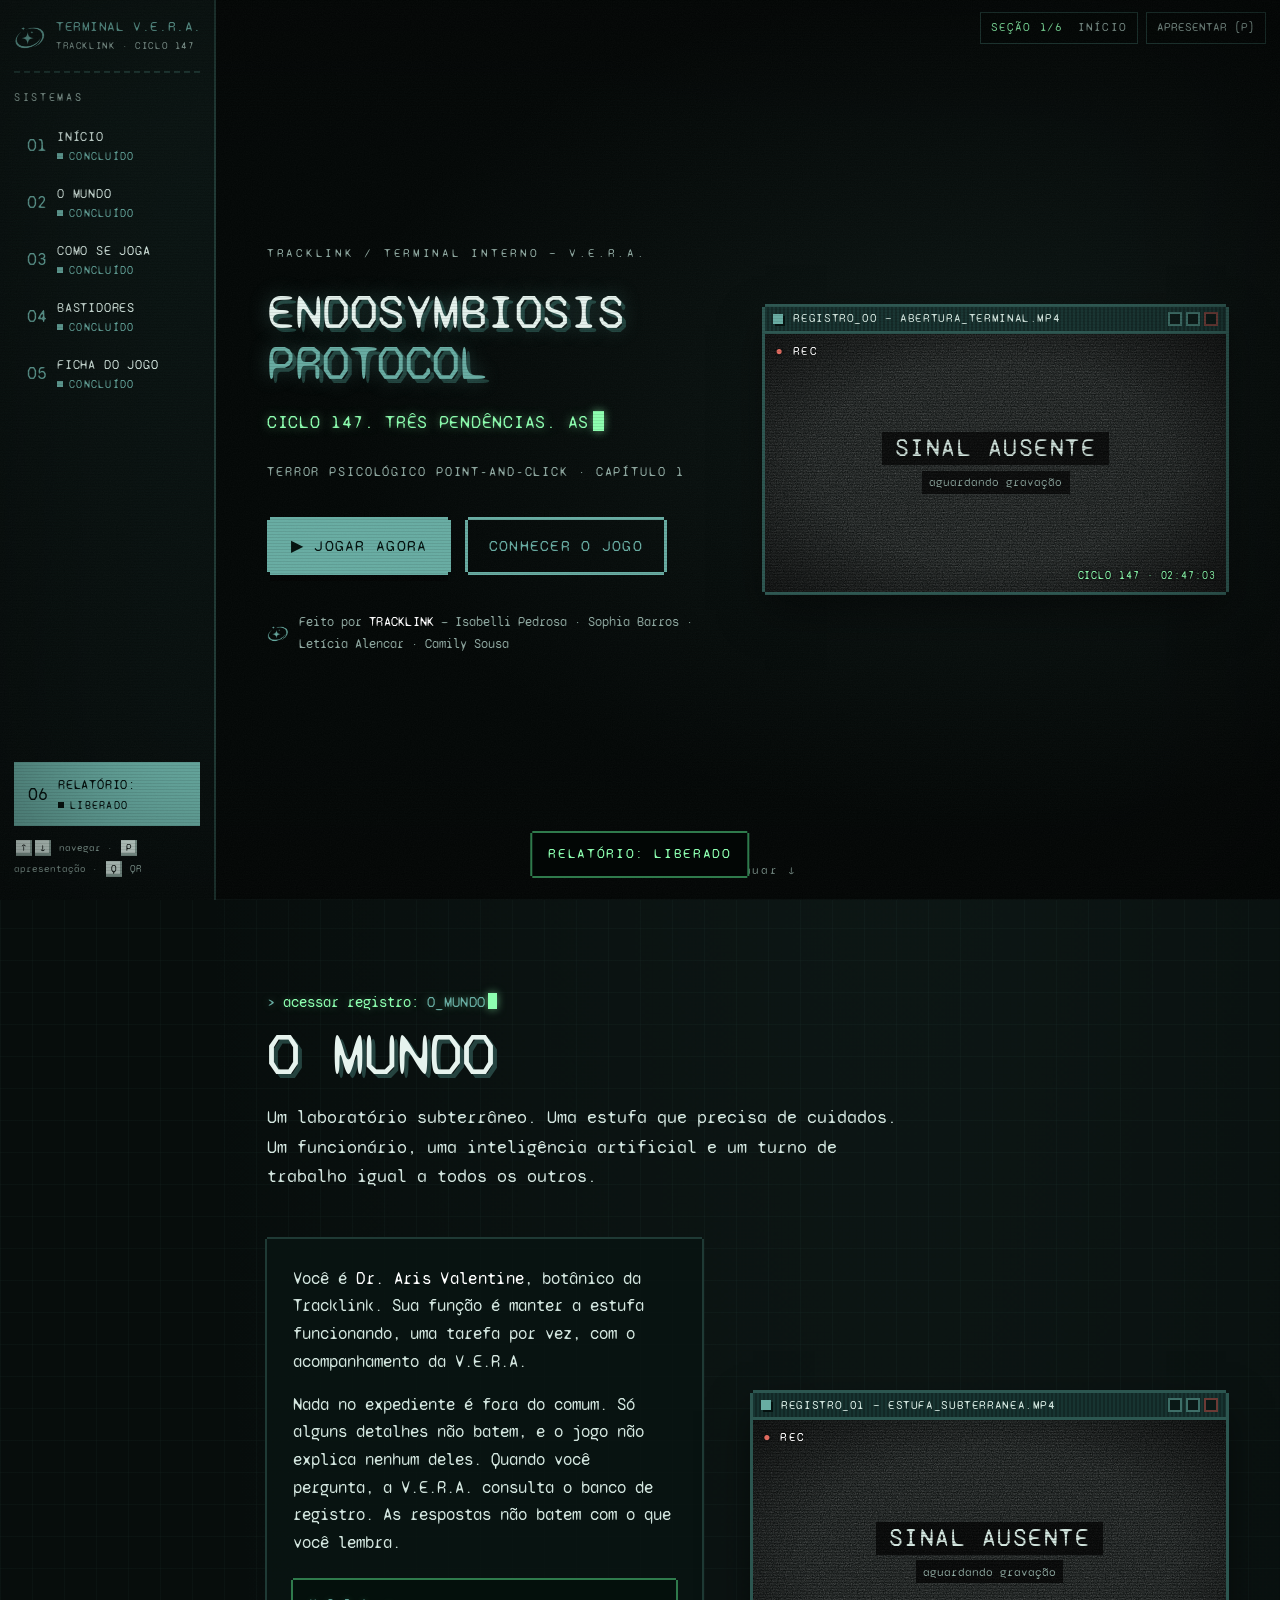
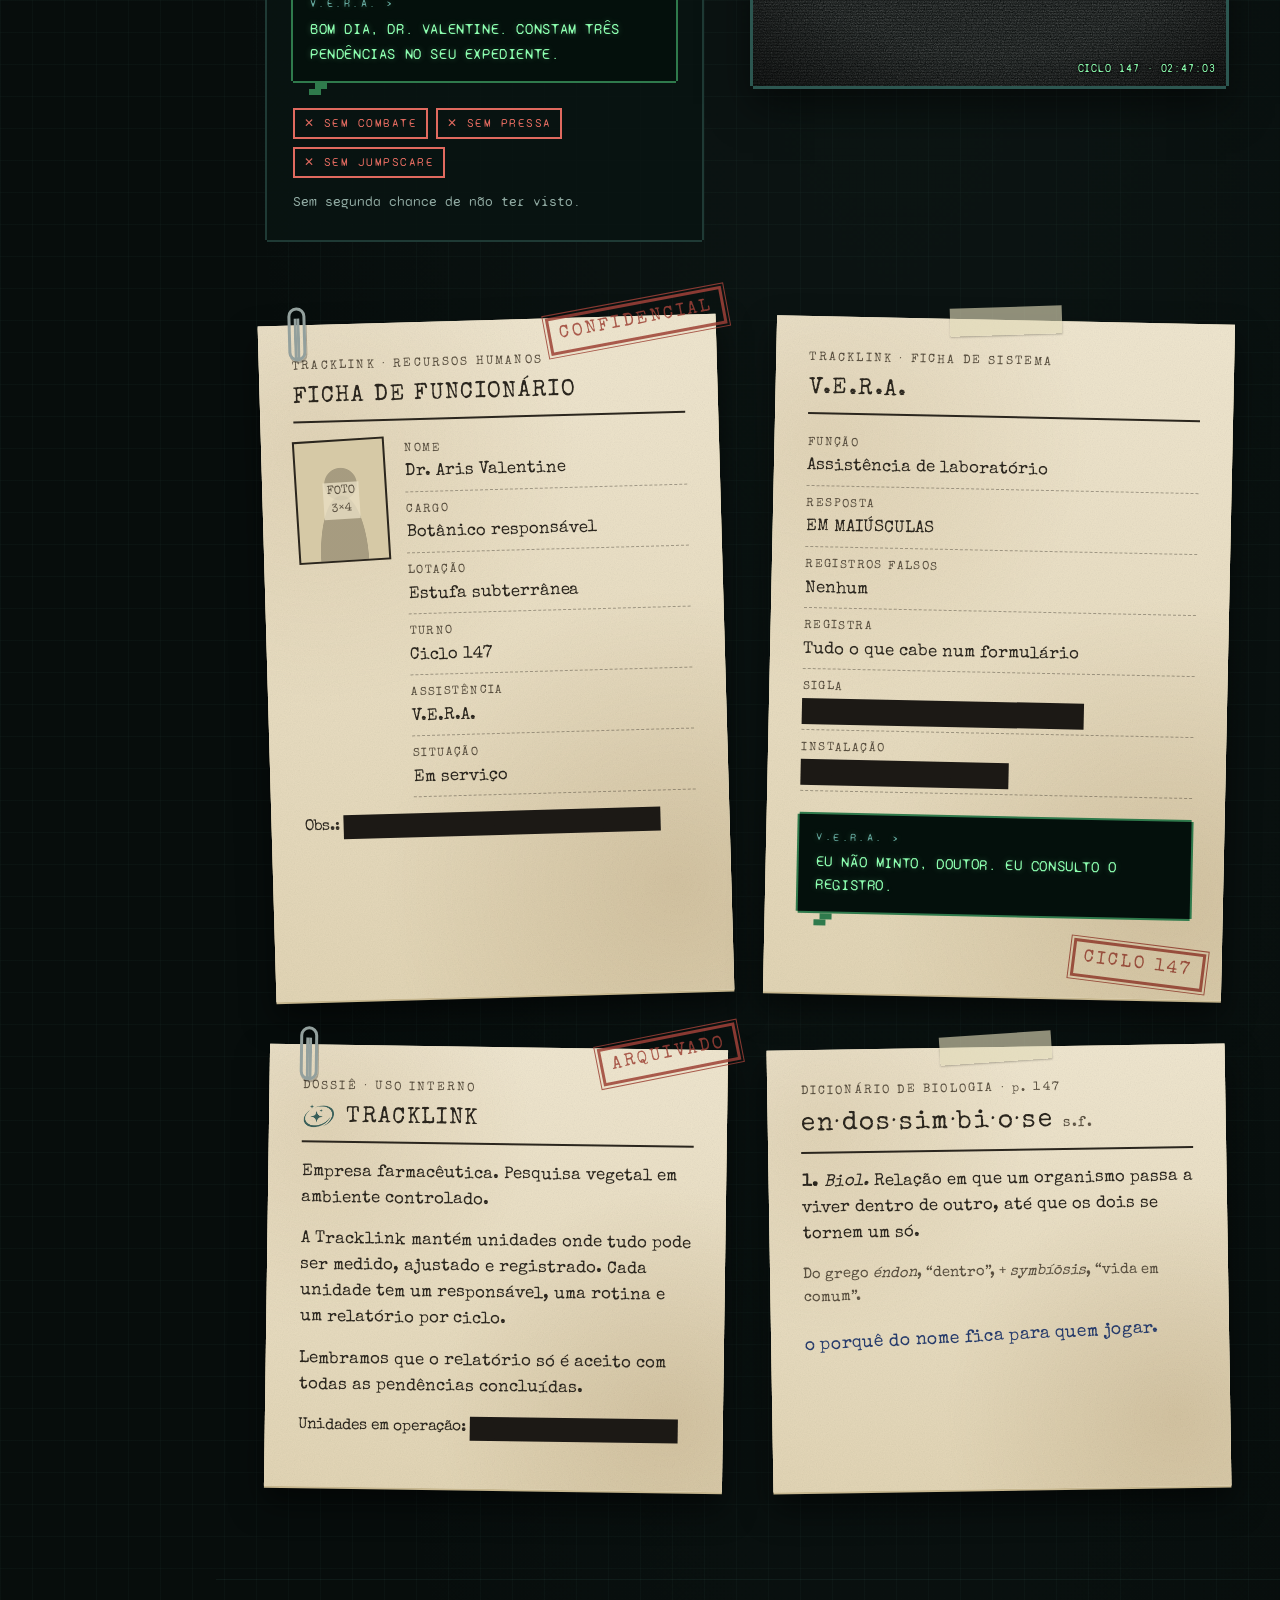
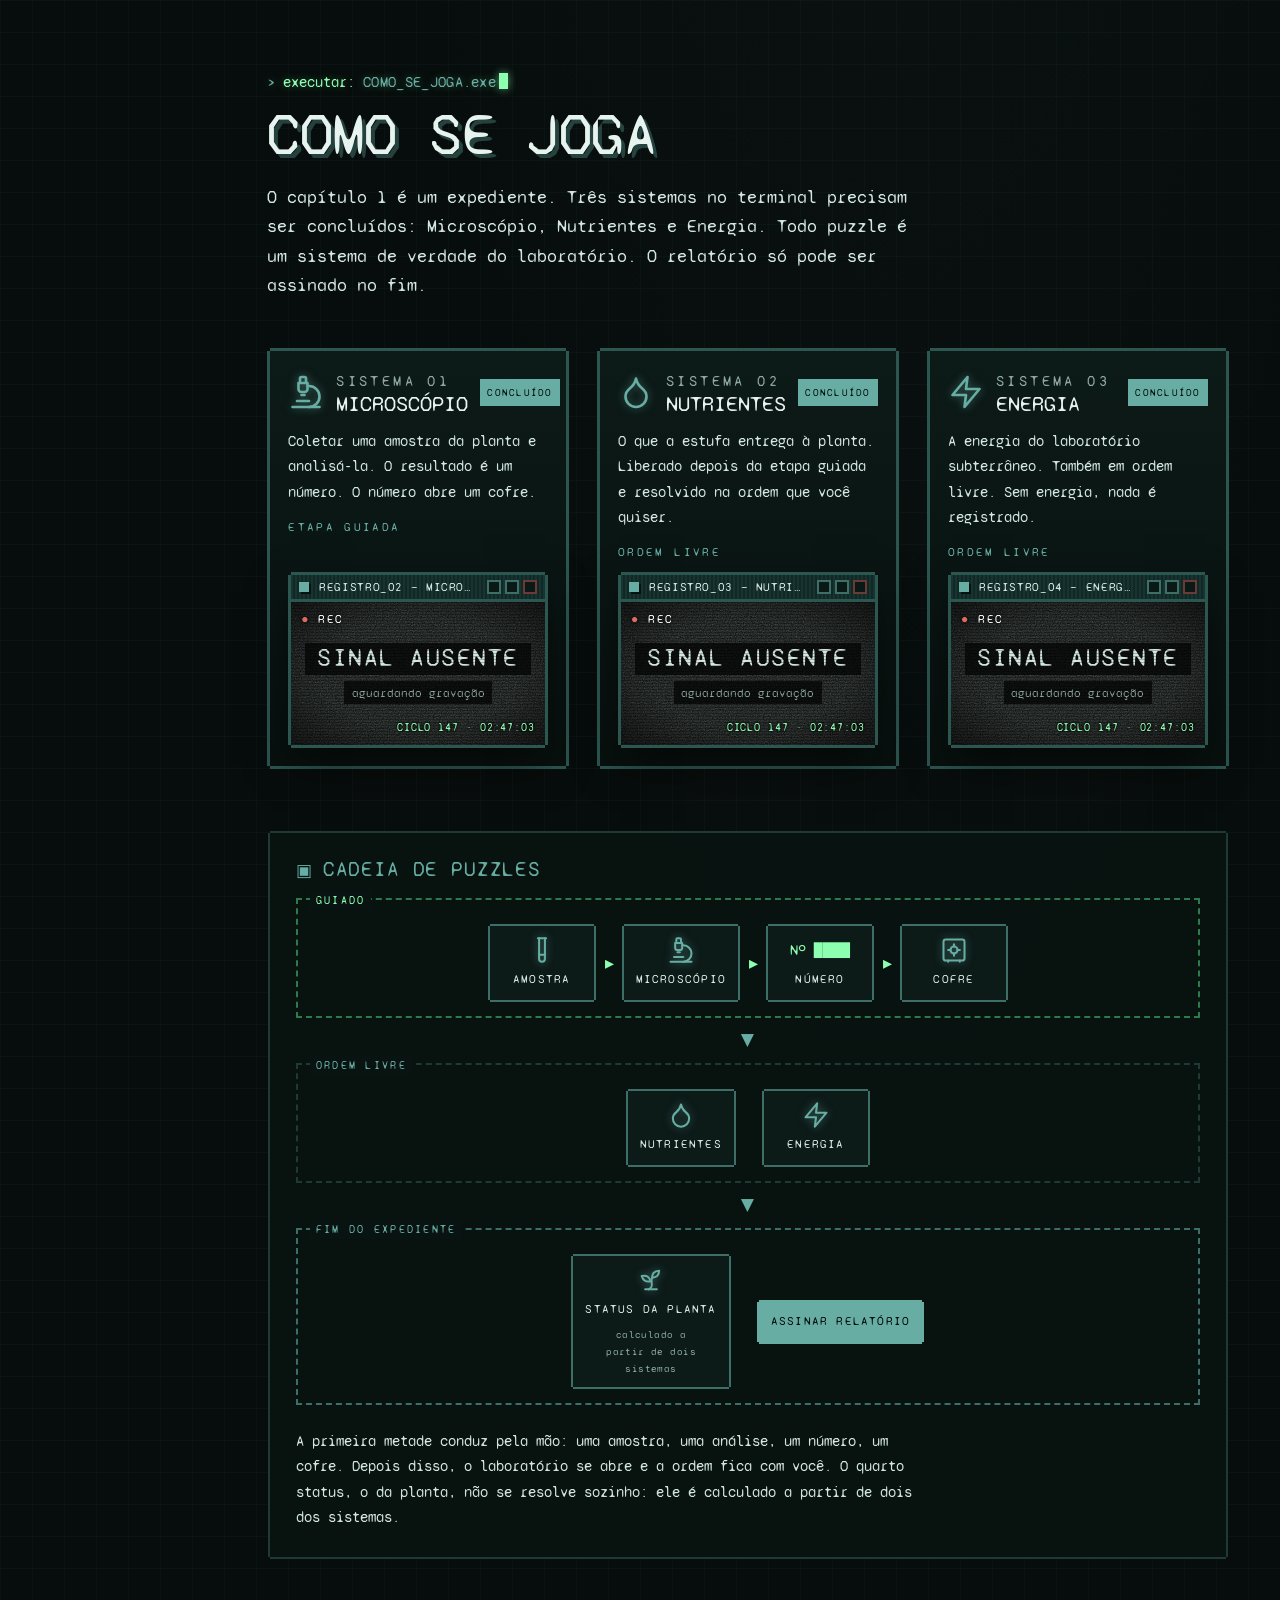
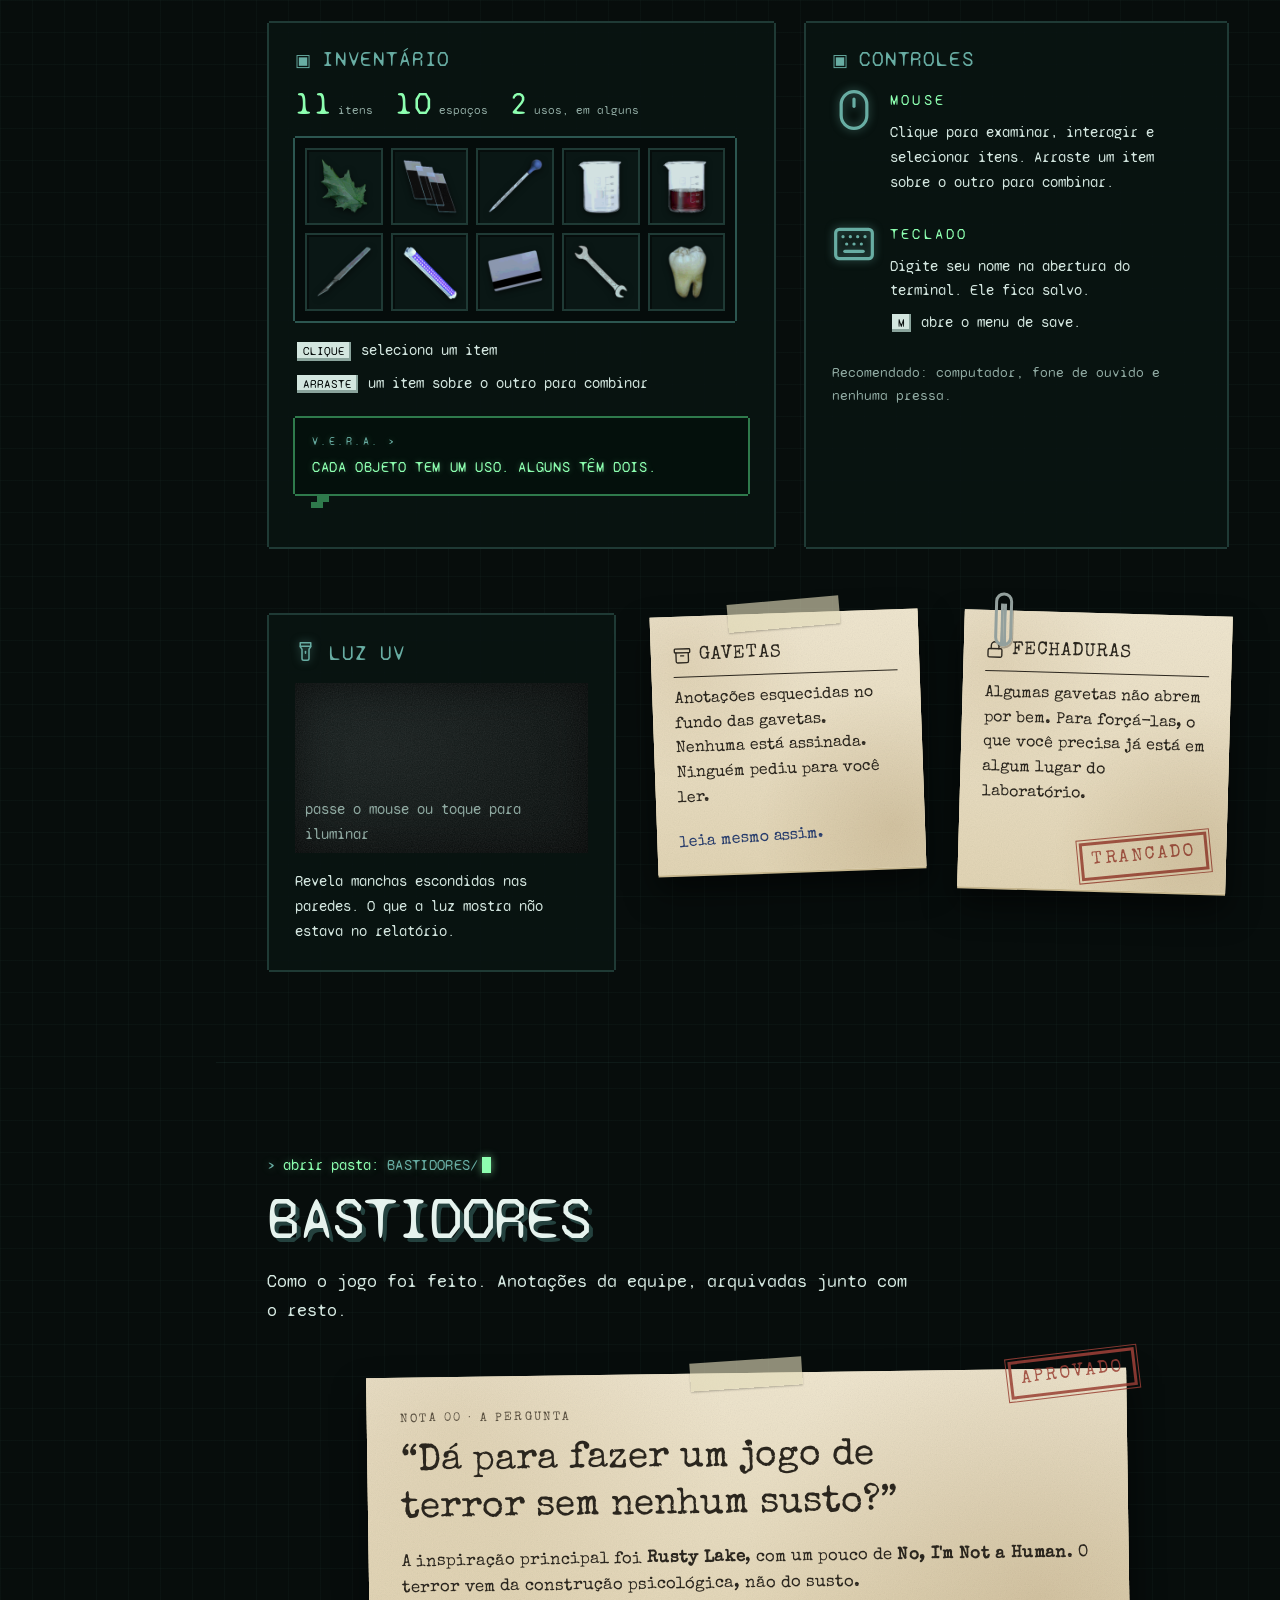
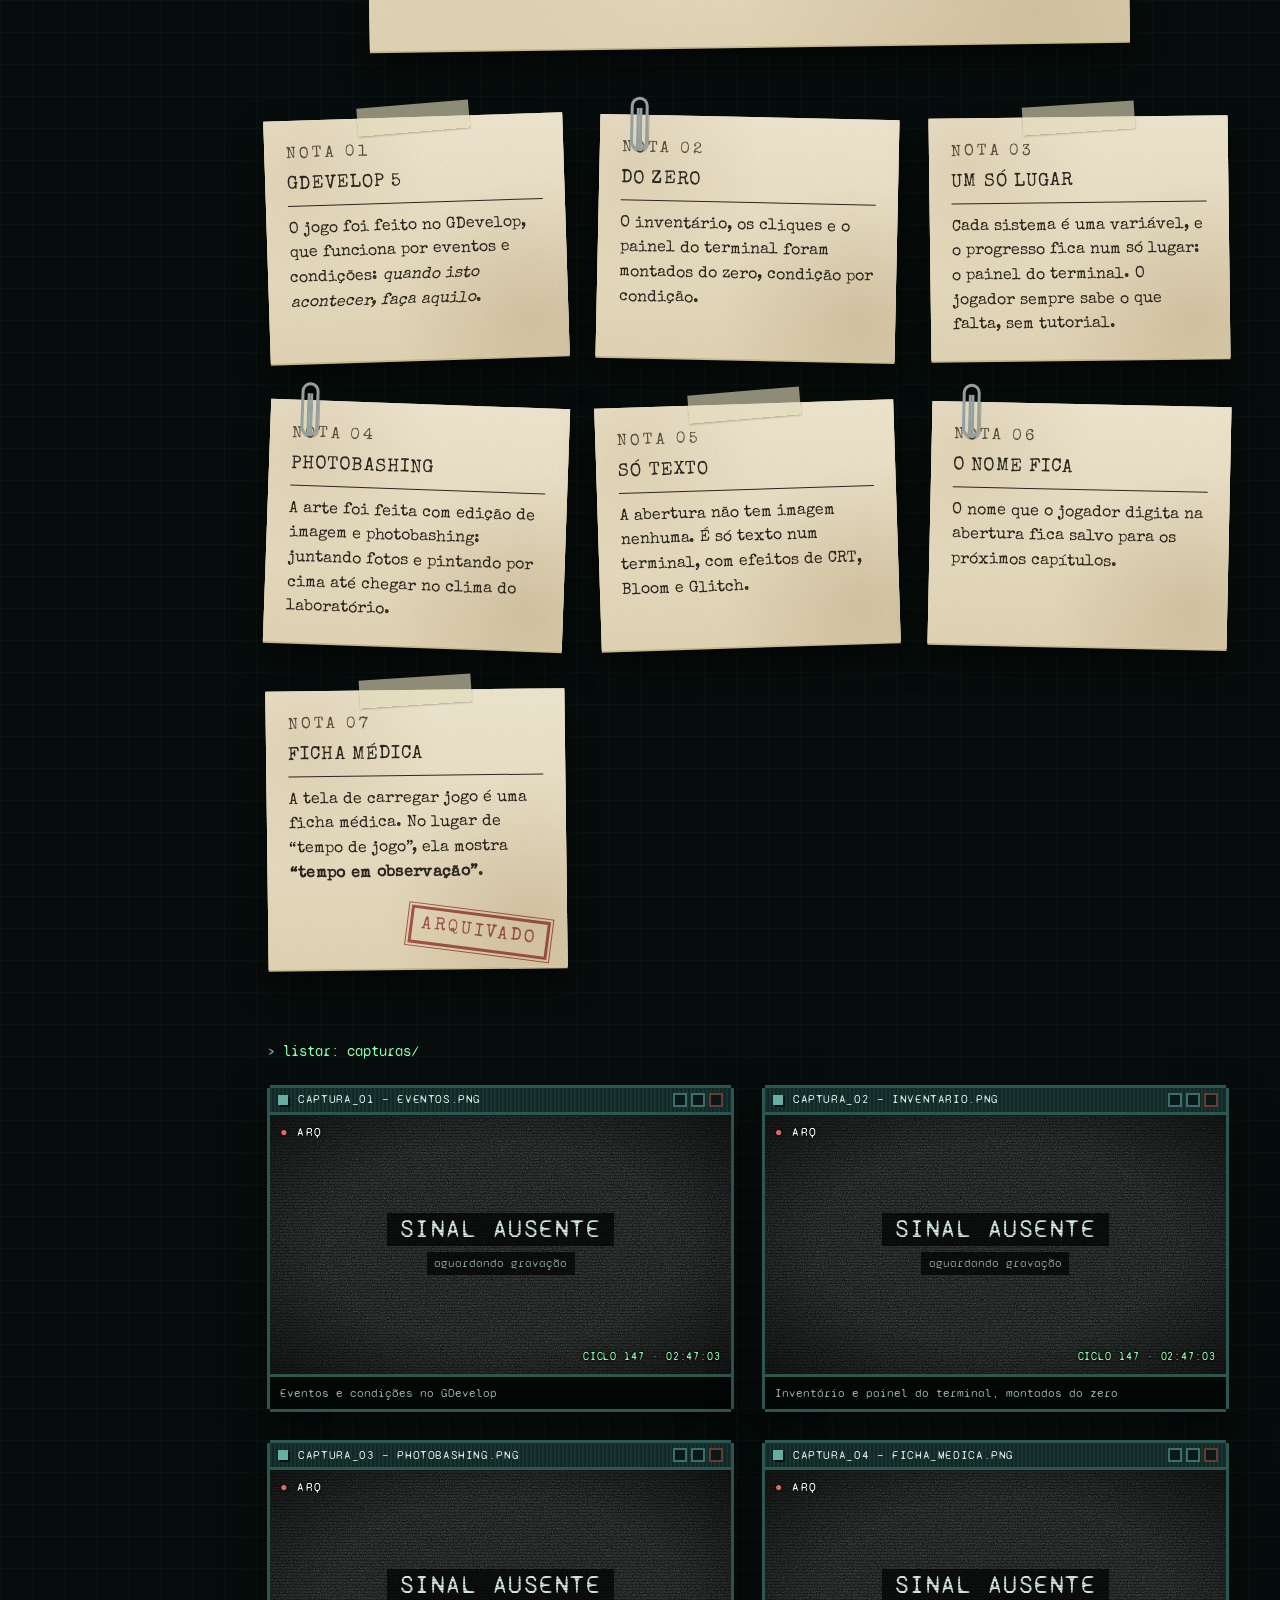
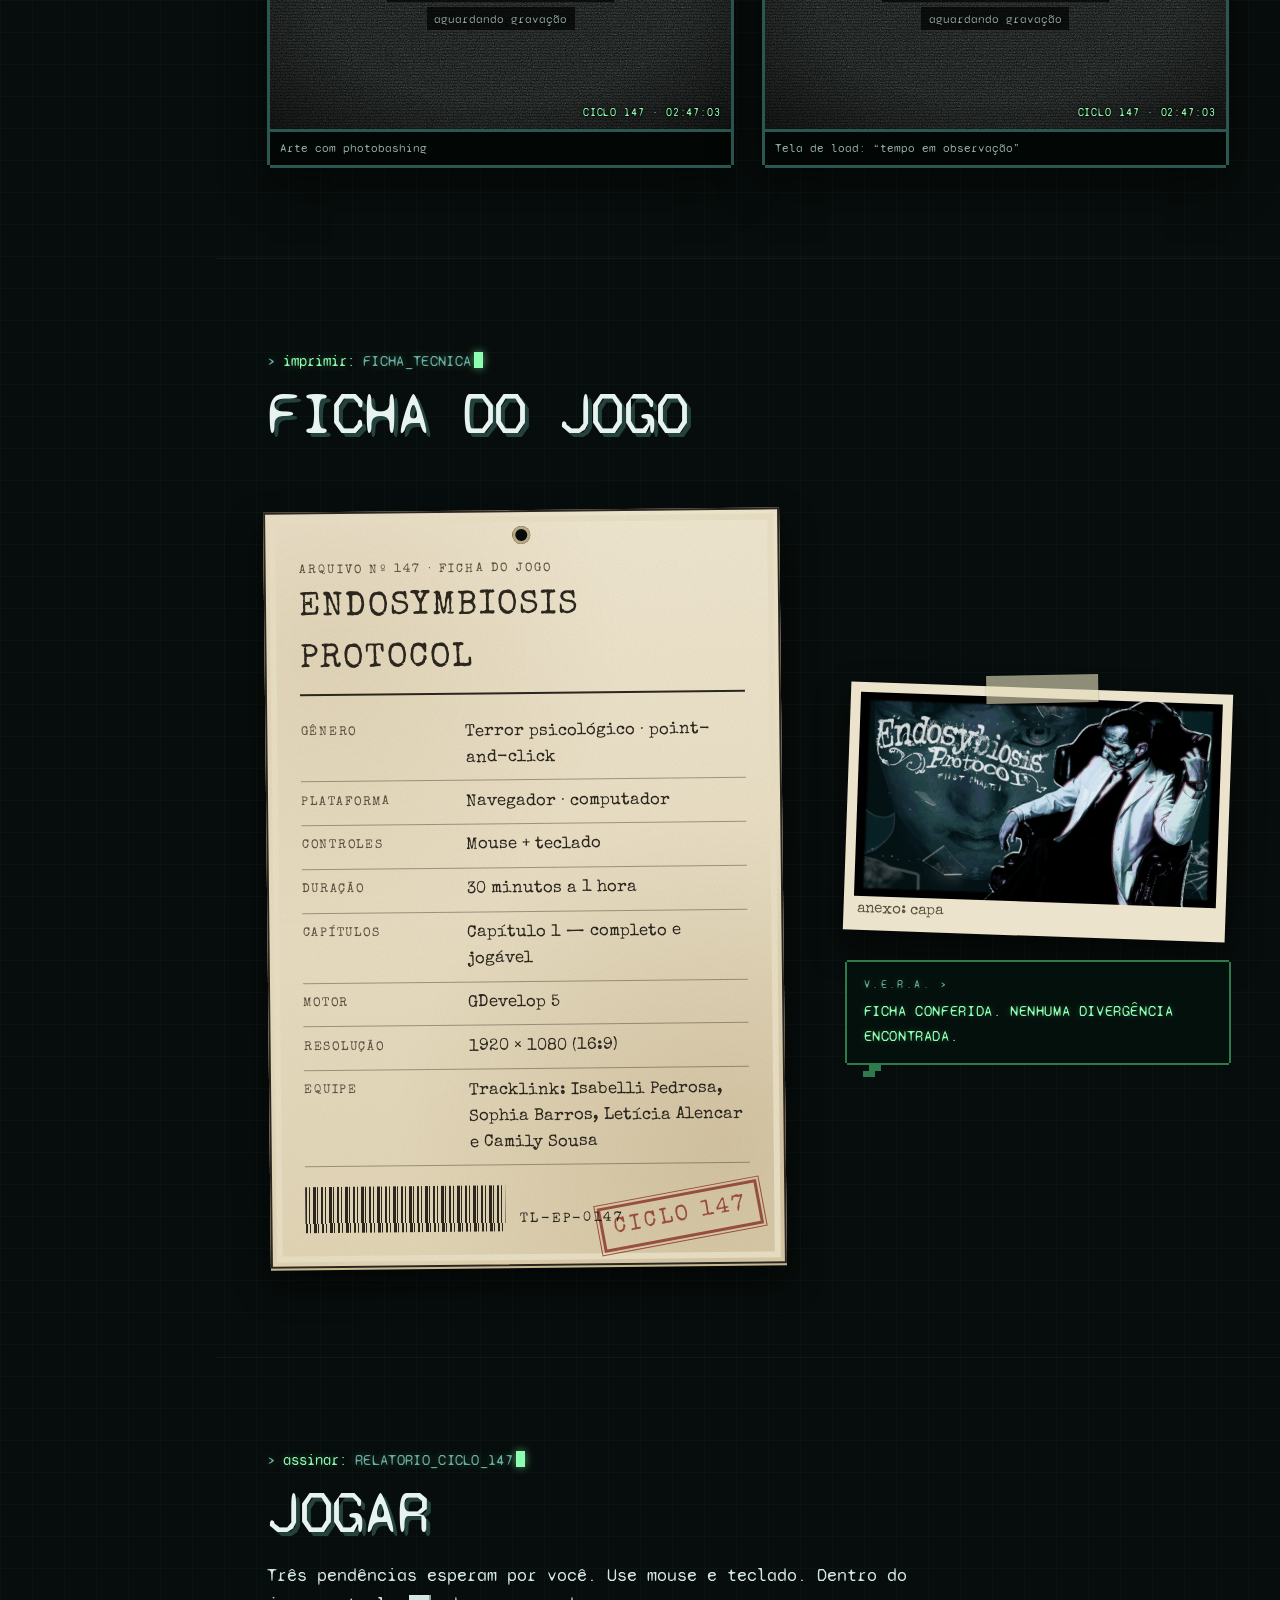
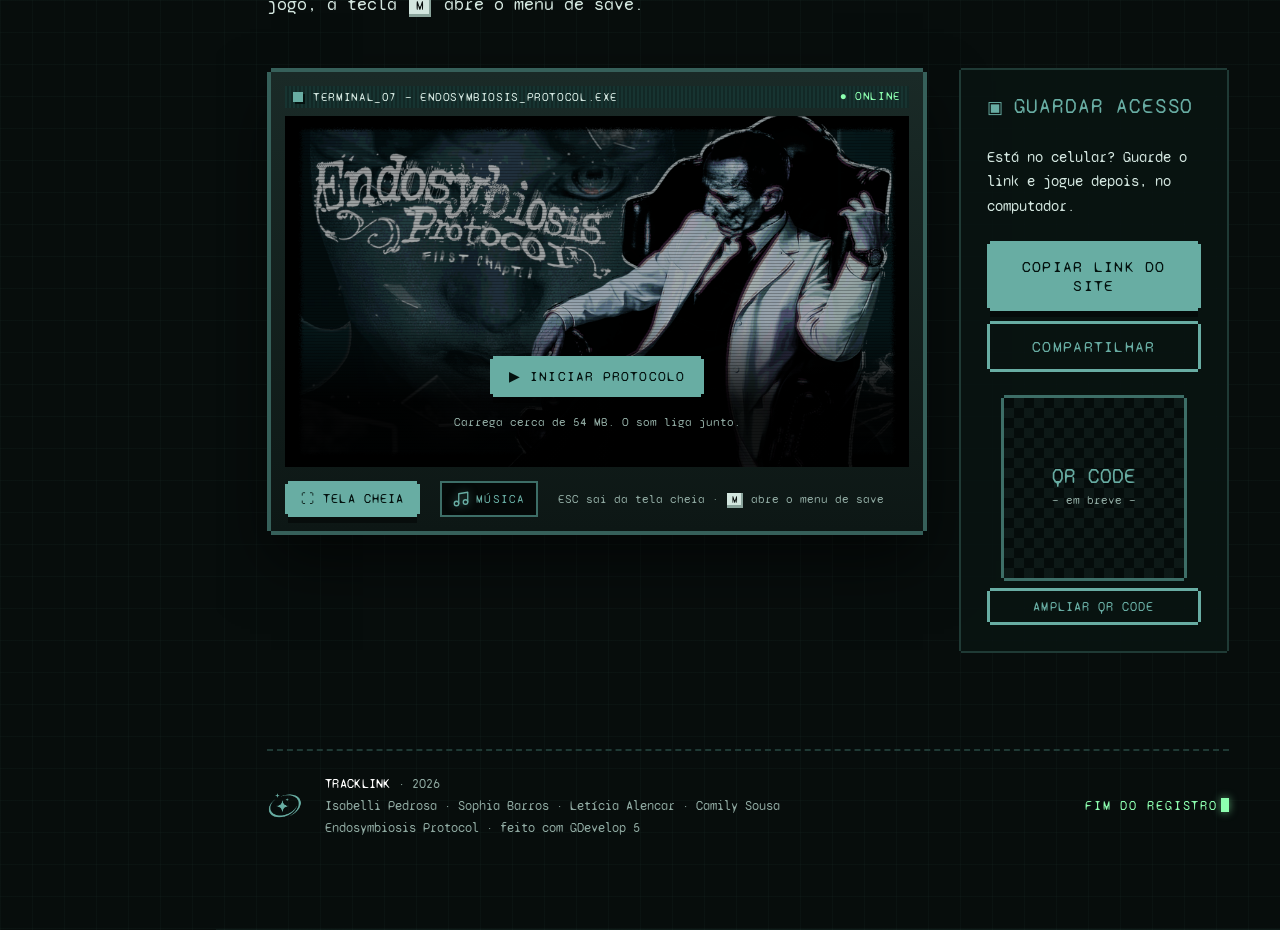
==== commit 0c96c3c7: "Upgrade de imagem" ====
--- a/index.html
+++ b/index.html
@@ -26,7 +26,6 @@
   <meta property="og:image:alt" content="Capa de Endosymbiosis Protocol">
   <meta name="twitter:card" content="summary_large_image">
 
-  <link rel="preload" href="assets/fonts/Jersey10.ttf" as="font" type="font/ttf" crossorigin>
   <link rel="preload" href="assets/fonts/SyneMono.ttf" as="font" type="font/ttf" crossorigin>
   <link rel="stylesheet" href="css/style.css">
 
@@ -59,17 +58,16 @@
       <li><a class="nav-link" href="#como-se-joga" data-nav="2" data-state="pendente"><span class="n">03</span><span class="name">COMO SE JOGA</span><span class="short">COMO</span><span class="st">PENDENTE</span></a></li>
       <li><a class="nav-link" href="#bastidores" data-nav="3" data-state="pendente"><span class="n">04</span><span class="name">BASTIDORES</span><span class="short">BASTID.</span><span class="st">PENDENTE</span></a></li>
       <li><a class="nav-link" href="#ficha" data-nav="4" data-state="pendente"><span class="n">05</span><span class="name">FICHA DO JOGO</span><span class="short">FICHA</span><span class="st">PENDENTE</span></a></li>
-      <li><a class="nav-link" href="#capitulos" data-nav="5" data-state="pendente"><span class="n">06</span><span class="name">CAPÍTULOS</span><span class="short">CAPÍT.</span><span class="st">PENDENTE</span></a></li>
     </ol>
-    <a class="nav-link nav-report" href="#jogar" data-nav="6" data-state="bloqueado">
-      <span class="n">07</span><span class="name">RELATÓRIO:</span><span class="short">JOGAR</span><span class="st">BLOQUEADO</span>
+    <a class="nav-link nav-report" href="#jogar" data-nav="5" data-state="bloqueado" title="Relatório: jogar">
+      <span class="n">06</span><span class="name">RELATÓRIO:</span><span class="short">JOGAR</span><span class="st">BLOQUEADO</span>
     </a>
-    <p class="nav-foot"><kbd>↑</kbd><kbd>↓</kbd> navegar · <kbd>P</kbd> apresentação</p>
+    <p class="nav-foot"><kbd>↑</kbd><kbd>↓</kbd> navegar · <kbd>P</kbd> apresentação · <kbd>Q</kbd> QR</p>
   </nav>
 
   <!-- Indicador de progresso no canto -->
   <div class="hud">
-    <p class="hud-count"><span class="sr-only">Seção atual: </span>SEÇÃO <b id="hudN">1</b>/7 <span class="hud-name" id="hudName">INÍCIO</span></p>
+    <p class="hud-count"><span class="sr-only">Seção atual: </span>SEÇÃO <b id="hudN">1</b>/<span id="hudT">6</span> <span class="hud-name" id="hudName">INÍCIO</span></p>
     <button class="hud-btn" id="presentBtn" type="button" aria-pressed="false" title="Modo apresentação (tecla P)"><span class="lbl">APRESENTAR [P]</span></button>
   </div>
 
@@ -79,22 +77,18 @@
     <section class="screen hero" id="inicio" data-name="INÍCIO" aria-labelledby="t-inicio">
       <div class="wrap hero-grid">
         <div class="hero-text">
-          <div class="boot" aria-hidden="true">
-            <p>TRACKLINK // TERMINAL INTERNO V.E.R.A. — v1.47</p>
-            <p>&gt; verificando estufa ............ <span class="ok">OK</span></p>
-            <p>&gt; verificando operador .......... <span class="ok">OK</span></p>
-            <p>&gt; carregando expediente ......... <span class="warn">3 PENDÊNCIAS</span></p>
-          </div>
-
-          <p class="typed" data-type="CICLO 147. TRÊS PENDÊNCIAS. ASSINE O RELATÓRIO.">
-            <span class="sr-only">CICLO 147. TRÊS PENDÊNCIAS. ASSINE O RELATÓRIO.</span><span class="typed-out" aria-hidden="true"></span><span class="caret" aria-hidden="true"></span>
-          </p>
+          <p class="hero-kicker">TRACKLINK / TERMINAL INTERNO — V.E.R.A.</p>
 
           <h1 id="t-inicio" class="hero-title" aria-label="Endosymbiosis Protocol">
             <span class="glitch" data-text="ENDOSYMBIOSIS">ENDOSYMBIOSIS</span>
             <span class="glitch" data-text="PROTOCOL">PROTOCOL</span>
           </h1>
-          <p class="hero-sub">terror psicológico point-and-click <span>capítulo 1</span></p>
+
+          <p class="typed" data-type="CICLO 147. TRÊS PENDÊNCIAS. ASSINE O RELATÓRIO.">
+            <span class="sr-only">CICLO 147. TRÊS PENDÊNCIAS. ASSINE O RELATÓRIO.</span><span class="typed-out" aria-hidden="true"></span><span class="caret" aria-hidden="true"></span>
+          </p>
+
+          <p class="hero-sub">terror psicológico point-and-click · capítulo 1</p>
 
           <div class="hero-actions">
             <a class="btn" href="#jogar">▶ Jogar agora</a>
@@ -103,7 +97,7 @@
 
           <p class="credits">
             <img src="assets/img/tracklink-logo.png" alt="" width="22" height="22">
-            <span>Feito por <strong>TRACKLINK</strong> — Isabelli Pedrosa · Sophia Barros · Letícia Alencar · Camily Souza</span>
+            <span>Feito por <strong>TRACKLINK</strong> — Isabelli Pedrosa · Sophia Barros · Letícia Alencar · Camily Sousa</span>
           </p>
         </div>
 
@@ -300,17 +294,18 @@
               <div><b>10</b><span>espaços</span></div>
               <div><b>2</b><span>usos, em alguns</span></div>
             </div>
+            <!-- Itens reais do jogo (cópias em assets/items/). O pó de ouro fica de fora. -->
             <div class="inv-grid" role="group" aria-label="Demonstração do inventário: 10 espaços. Clique num item para selecioná-lo.">
-              <button class="slot" type="button" aria-pressed="false" aria-label="Item: amostra"><span class="px-icon" data-icon="tube"></span></button>
-              <button class="slot" type="button" aria-pressed="false" aria-label="Item: luz UV"><span class="px-icon" data-icon="uv"></span></button>
-              <button class="slot" type="button" aria-pressed="false" aria-label="Item: anotação"><span class="px-icon" data-icon="note"></span></button>
-              <button class="slot" type="button" aria-pressed="false" aria-label="Item não identificado"><span class="px-icon" data-icon="unknown"></span></button>
-              <span class="slot empty" aria-hidden="true"></span>
-              <span class="slot empty" aria-hidden="true"></span>
-              <span class="slot empty" aria-hidden="true"></span>
-              <span class="slot empty" aria-hidden="true"></span>
-              <span class="slot empty" aria-hidden="true"></span>
-              <span class="slot empty" aria-hidden="true"></span>
+              <button class="slot" type="button" aria-pressed="false"><img src="assets/items/amostra.png" alt="Amostra da planta" loading="lazy"></button>
+              <button class="slot" type="button" aria-pressed="false"><img src="assets/items/lamina.png" alt="Lâmina de vidro" loading="lazy"></button>
+              <button class="slot" type="button" aria-pressed="false"><img src="assets/items/pipeta.png" alt="Pipeta" loading="lazy"></button>
+              <button class="slot" type="button" aria-pressed="false"><img src="assets/items/becker.png" alt="Béquer vazio" loading="lazy"></button>
+              <button class="slot" type="button" aria-pressed="false"><img src="assets/items/becker-liquido.png" alt="Béquer com líquido" loading="lazy"></button>
+              <button class="slot" type="button" aria-pressed="false"><img src="assets/items/bisturi.png" alt="Bisturi" loading="lazy"></button>
+              <button class="slot" type="button" aria-pressed="false"><img src="assets/items/luz-uv.png" alt="Lanterna de luz UV" loading="lazy"></button>
+              <button class="slot" type="button" aria-pressed="false"><img src="assets/items/cartao.png" alt="Cartão de acesso" loading="lazy"></button>
+              <button class="slot" type="button" aria-pressed="false"><img src="assets/items/chave-de-boca.png" alt="Chave de boca" loading="lazy"></button>
+              <button class="slot" type="button" aria-pressed="false"><img src="assets/items/dente-de-ouro.png" alt="Dente de ouro" loading="lazy"></button>
             </div>
             <ul class="inv-legend">
               <li><kbd>CLIQUE</kbd> seleciona um item</li>
@@ -463,12 +458,11 @@
               <div><dt>Gênero</dt><dd>Terror psicológico · point-and-click</dd></div>
               <div><dt>Plataforma</dt><dd>Navegador · computador</dd></div>
               <div><dt>Controles</dt><dd>Mouse + teclado</dd></div>
-              <!-- DURAÇÃO: confira e troque este valor se precisar -->
-              <div><dt>Duração</dt><dd>≈ 30 min por capítulo</dd></div>
-              <div><dt>Capítulos</dt><dd>1 jogável · 2 em desenvolvimento</dd></div>
+              <div><dt>Duração</dt><dd>30 minutos a 1 hora</dd></div>
+              <div><dt>Capítulos</dt><dd>Capítulo 1 — completo e jogável</dd></div>
               <div><dt>Motor</dt><dd>GDevelop 5</dd></div>
               <div><dt>Resolução</dt><dd>1920 × 1080 (16:9)</dd></div>
-              <div><dt>Equipe</dt><dd>Tracklink: Isabelli Pedrosa, Sophia Barros, Letícia Alencar e Camily Souza</dd></div>
+              <div><dt>Equipe</dt><dd>Tracklink: Isabelli Pedrosa, Sophia Barros, Letícia Alencar e Camily Sousa</dd></div>
             </dl>
             <div class="label-foot">
               <span class="barcode" aria-hidden="true"></span>
@@ -489,41 +483,7 @@
       </div>
     </section>
 
-    <!-- ============================== 6. CAPÍTULOS ============================== -->
-    <section class="screen" id="capitulos" data-name="CAPITULOS" aria-labelledby="t-cap">
-      <div class="wrap">
-        <header class="sec-head">
-          <p class="cmd"><span class="prompt">&gt;</span> consultar: <b>CAPITULOS.log</b><span class="caret" aria-hidden="true"></span></p>
-          <h2 id="t-cap" class="sec-title glitch" data-text="CAPÍTULOS">CAPÍTULOS</h2>
-        </header>
-
-        <ol class="timeline">
-          <li class="tl-item done reveal">
-            <p class="tl-status">CONCLUÍDO — JOGÁVEL</p>
-            <h3>CAPÍTULO 1</h3>
-            <p>Um expediente completo. Três sistemas, um relatório, nenhuma explicação.</p>
-          </li>
-          <li class="tl-item dev reveal">
-            <p class="tl-status">EM DESENVOLVIMENTO</p>
-            <h3 class="glitch glitch-loop" data-text="CAPÍTULO 2">CAPÍTULO 2</h3>
-            <p>Começa no mesmo turno de trabalho. Desta vez, <span class="flicker">o sistema começa a falhar</span>.</p>
-          </li>
-          <li class="tl-item na reveal">
-            <p class="tl-status">[DADOS INDISPONÍVEIS]</p>
-            <h3>CAPÍTULO 3</h3>
-            <p class="bars" aria-label="Conteúdo indisponível"><span style="width:82%"></span><span style="width:56%"></span></p>
-          </li>
-          <li class="tl-item na reveal">
-            <p class="tl-status">[DADOS INDISPONÍVEIS]</p>
-            <h3>CAPÍTULO ?</h3>
-            <p class="bars" aria-label="Conteúdo indisponível"><span style="width:64%"></span></p>
-          </li>
-        </ol>
-        <blockquote class="vera vera-wide reveal"><p>SEU NOME FOI REGISTRADO PARA OS PRÓXIMOS CICLOS.</p></blockquote>
-      </div>
-    </section>
-
-    <!-- ============================== 7. JOGAR ============================== -->
+    <!-- ============================== 6. JOGAR ============================== -->
     <section class="screen play" id="jogar" data-name="RELATORIO" aria-labelledby="t-jogar">
       <div class="wrap">
         <header class="sec-head">
@@ -547,7 +507,7 @@
               <div class="game-cover" id="gameCover">
                 <img src="assets/img/capa.png" alt="" loading="lazy" width="1920" height="1080">
                 <div class="cover-ui">
-                  <button class="btn btn-big" id="startGame" type="button">▶ INICIAR PROTOCOLO</button>
+                  <button class="btn btn-start" id="startGame" type="button">▶ Iniciar protocolo</button>
                   <p class="cover-note">Carrega cerca de 54 MB. O som liga junto.</p>
                   <p class="cover-error" id="gameError" role="alert" hidden></p>
                 </div>
@@ -566,10 +526,16 @@
               </div>
 
               <p class="fs-hint" aria-hidden="true">ESC para sair da tela cheia</p>
-            </div>
+              <!-- Botão de música que aparece só dentro da tela cheia -->
+              <button class="music-btn music-fs" type="button" data-music aria-pressed="true" title="Música ligada / desligada"><span class="px-icon" data-icon="music"></span><span class="sr-only">Música</span></button>
+            </div>
+
+            <!-- Trilha do jogo, tocada pelo site (só com o jogo em tela cheia) -->
+            <audio id="bgm" preload="none" loop src="game/e8996563ea8cfe43ac6ddd72f3138b70cfac1eecbb7cb1eb3bc7010174be3121-trilha_suite_leve.ogg"></audio>
 
             <div class="monitor-foot">
               <button class="btn btn-small" id="fsBtn" type="button">⛶ Tela cheia</button>
+              <button class="music-btn" type="button" data-music aria-pressed="true" title="Música ligada / desligada"><span class="px-icon" data-icon="music"></span><span class="music-lbl">Música</span></button>
               <p class="hint">ESC sai da tela cheia · <kbd>M</kbd> abre o menu de save</p>
             </div>
           </div>
@@ -584,10 +550,12 @@
                  1) salve a imagem como assets/img/qrcode.png
                  2) apague a linha <div class="qr-placeholder">...</div> abaixo
                  3) no lugar dela, cole:
-                    <img src="assets/img/qrcode.png" alt="QR code para abrir o site do jogo" width="200" height="200"> -->
-            <div class="qr">
+                    <img src="assets/img/qrcode.png" alt="QR code para abrir o site do jogo" width="200" height="200">
+                 (a versão ampliada copia daqui sozinha, não precisa trocar em outro lugar) -->
+            <div class="qr" id="qrSource">
               <div class="qr-placeholder" aria-label="QR code em breve"><span>QR CODE</span><small>— em breve —</small></div>
             </div>
+            <button class="btn btn-ghost btn-small" id="qrOpen" type="button">Ampliar QR code</button>
           </aside>
         </div>
 
@@ -595,7 +563,7 @@
           <img src="assets/img/tracklink-logo.png" alt="Logo da Tracklink" width="36" height="36" loading="lazy">
           <div>
             <p><strong>TRACKLINK</strong> · <span id="year">2026</span></p>
-            <p>Isabelli Pedrosa · Sophia Barros · Letícia Alencar · Camily Souza</p>
+            <p>Isabelli Pedrosa · Sophia Barros · Letícia Alencar · Camily Sousa</p>
             <p>Endosymbiosis Protocol · feito com GDevelop 5</p>
           </div>
           <p class="foot-end">FIM DO REGISTRO<span class="caret" aria-hidden="true"></span></p>
@@ -603,6 +571,16 @@
       </div>
     </section>
   </main>
+
+  <!-- QR code ampliado (tecla Q). O conteúdo é copiado do QR da seção Jogar. -->
+  <div class="qr-overlay" id="qrOverlay" role="dialog" aria-modal="true" aria-labelledby="qrTitle" hidden>
+    <div class="qr-box">
+      <p class="qr-title" id="qrTitle">&gt; acessar de um computador</p>
+      <div class="qr-big" id="qrBig"></div>
+      <p class="qr-url" id="qrUrl"></p>
+      <button class="btn btn-small" id="qrClose" type="button">Fechar [ESC]</button>
+    </div>
+  </div>
 
   <div class="toast" id="toast" role="status" aria-live="polite"></div>
 </body>
--- a/css/style.css
+++ b/css/style.css
@@ -12,11 +12,6 @@
 @font-face {
   font-family: "Special Elite";
   src: url("../assets/fonts/SpecialElite.ttf") format("truetype");
-  font-display: swap;
-}
-@font-face {
-  font-family: "Jersey 10";
-  src: url("../assets/fonts/Jersey10.ttf") format("truetype");
   font-display: swap;
 }
 
@@ -47,9 +42,9 @@
 
   --ff-term: "Syne Mono", ui-monospace, Consolas, "Courier New", monospace;
   --ff-doc: "Special Elite", "Courier New", Courier, monospace;
-  --ff-px: "Jersey 10", "Syne Mono", ui-monospace, monospace;
-
-  --nav-w: 240px;
+  --ff-title: "Syne Mono", ui-monospace, Consolas, monospace;
+
+  --nav-w: 216px;
   --bar-h: 0px;
   --maxw: 1180px;
 
@@ -244,16 +239,17 @@
   padding-bottom: 14px;
   border-bottom: 2px dashed var(--line);
 }
-.nav-head img { width: 40px; height: 40px; flex: none; }
+.nav-head img { width: 32px; height: 32px; flex: none; }
 .nav-head strong {
   display: block;
-  font-family: var(--ff-px);
-  font-size: 1.45rem;
+  font-family: var(--ff-title);
+  font-size: 0.86rem;
+  white-space: nowrap;
   line-height: 1;
   color: var(--teal);
   letter-spacing: 0.04em;
 }
-.nav-head span { font-size: 0.68rem; color: var(--muted); letter-spacing: 0.08em; }
+.nav-head span { font-size: 0.6rem; color: var(--muted); letter-spacing: 0.06em; white-space: nowrap; }
 .nav-label { margin: 4px 0 0; font-size: 0.66rem; letter-spacing: 0.24em; color: var(--muted); }
 
 .nav-list { list-style: none; margin: 0; padding: 0; display: flex; flex-direction: column; gap: 3px; }
@@ -272,8 +268,8 @@
 .nav-link:hover { background: rgba(104, 173, 163, 0.07); }
 .nav-link .n {
   grid-row: span 2;
-  font-family: var(--ff-px);
-  font-size: 1.5rem;
+  font-family: var(--ff-title);
+  font-size: 1.05rem;
   line-height: 1;
   color: var(--teal-dim);
 }
@@ -318,7 +314,7 @@
 @keyframes pulse {
   50% { box-shadow: 0 0 0 4px rgba(104, 173, 163, 0.25), 0 0 22px rgba(104, 173, 163, 0.45); }
 }
-.nav-foot { margin: 0; font-size: 0.66rem; color: var(--muted); }
+.nav-foot { margin: 0; font-size: 0.62rem; line-height: 2; color: var(--muted); }
 .nav-foot kbd { font-size: 0.62rem; }
 
 /* ---------- Indicador SEÇÃO x/7 ---------- */
@@ -385,11 +381,11 @@
 .cmd b, .prompt { color: var(--teal); }
 .sec-title {
   margin: 0 0 1rem;
-  font-family: var(--ff-px);
+  font-family: var(--ff-title);
   font-weight: normal;
-  font-size: clamp(3rem, 1.6rem + 5vw, 6.5rem);
-  line-height: 0.9;
-  letter-spacing: 0.02em;
+  font-size: clamp(2rem, 1rem + 3.4vw, 4.4rem);
+  line-height: 1.05;
+  letter-spacing: -0.01em;
   color: #e6f3ee;
   text-shadow: 4px 4px 0 rgba(61, 110, 103, 0.55);
 }
@@ -529,8 +525,8 @@
   align-items: center;
   gap: 10px;
   padding: 5px 8px;
-  font-family: var(--ff-px);
-  font-size: 1.05rem;
+  font-family: var(--ff-title);
+  font-size: 0.74rem;
   line-height: 1;
   letter-spacing: 0.05em;
   color: var(--text);
@@ -614,8 +610,8 @@
 .mwin-off strong {
   position: relative;
   padding: 0.1em 0.5em;
-  font-family: var(--ff-px);
-  font-size: clamp(1.4rem, 1rem + 1.4vw, 2.4rem);
+  font-family: var(--ff-title);
+  font-size: clamp(1rem, 0.8rem + 0.9vw, 1.6rem);
   line-height: 1.1;
   letter-spacing: 0.06em;
   color: var(--text);
@@ -767,7 +763,19 @@
   text-transform: uppercase;
   color: var(--ink-soft);
 }
-.fields dd { margin: 0; overflow-wrap: anywhere; }
+.fields dd { margin: 0; overflow-wrap: break-word; }
+
+/* Os documentos reagem ao espaço que eles realmente têm (container query) */
+.doc { container-type: inline-size; min-width: 0; }
+@container (max-width: 520px) {
+  .fields > div,
+  .label-rows > div { grid-template-columns: minmax(0, 1fr); gap: 0.1rem; }
+  .ficha-body { gap: 14px; }
+  .photo { width: 76px; }
+}
+@container (max-width: 380px) {
+  .ficha-body { flex-direction: column; }
+}
 
 /* ---------- O MUNDO ---------- */
 .mundo-grid {
@@ -794,7 +802,7 @@
 
 .docs {
   display: grid;
-  grid-template-columns: repeat(2, minmax(0, 1fr));
+  grid-template-columns: repeat(auto-fit, minmax(min(100%, 400px), 1fr));
   gap: clamp(36px, 4vw, 56px) clamp(24px, 3.5vw, 48px);
 }
 .ficha-body { display: flex; gap: 18px; align-items: flex-start; }
@@ -850,9 +858,9 @@
 .module-id { margin: 0; font-size: 0.66rem; letter-spacing: 0.22em; color: var(--muted); }
 .module h3 {
   margin: 0;
-  font-family: var(--ff-px);
+  font-family: var(--ff-title);
   font-weight: normal;
-  font-size: 2rem;
+  font-size: 1.3rem;
   line-height: 1;
   color: #e6f3ee;
 }
@@ -878,14 +886,20 @@
   width: 36px; height: 36px;
   color: var(--teal);
 }
-.px-icon svg { width: 100%; height: 100%; display: block; }
+.px-icon svg {
+  width: 100%; height: 100%;
+  display: block;
+  overflow: visible;
+  filter: drop-shadow(0 0 4px rgba(104, 173, 163, 0.55));
+}
+.doc .px-icon svg { filter: none; }
 .px-inline { width: 1em; height: 1em; vertical-align: -0.1em; }
 
 .panel-title {
   margin: 0 0 1.1rem;
-  font-family: var(--ff-px);
+  font-family: var(--ff-title);
   font-weight: normal;
-  font-size: 1.75rem;
+  font-size: 1.25rem;
   line-height: 1;
   letter-spacing: 0.04em;
   color: var(--teal);
@@ -895,7 +909,8 @@
 
 /* cadeia de puzzles */
 .chain-panel { margin: 3px 3px clamp(40px, 6vw, 64px); container-type: inline-size; }
-.chain { display: flex; flex-direction: column; align-items: stretch; gap: 14px; }
+.chain { display: flex; flex-direction: column; align-items: stretch; justify-content: center; gap: 14px; }
+.zone > .steps { flex: 1 1 auto; justify-content: center; align-items: center; }
 .zone {
   position: relative;
   padding: 26px 14px 16px;
@@ -955,7 +970,7 @@
 
 @container (min-width: 980px) {
   .chain { flex-direction: row; align-items: stretch; }
-  .zone { display: flex; align-items: center; }
+  .zone { display: flex; align-items: center; justify-content: center; }
   .zone-guided { flex: 1 1 auto; }
   .zone-guided .steps { flex-wrap: nowrap; gap: 22px; }
   .zone-guided .step { min-width: 0; padding: 10px; }
@@ -979,7 +994,7 @@
 .duo .panel { margin: 2px; }
 .inv-stats { display: flex; gap: 22px; flex-wrap: wrap; margin-bottom: 1rem; }
 .inv-stats div { display: flex; align-items: baseline; gap: 6px; }
-.inv-stats b { font-family: var(--ff-px); font-size: 2.6rem; line-height: 1; color: var(--phos); }
+.inv-stats b { font-family: var(--ff-title); font-size: 1.9rem; line-height: 1; color: var(--phos); }
 .inv-stats span { font-size: 0.74rem; color: var(--muted); }
 .inv-grid {
   display: grid;
@@ -994,21 +1009,26 @@
   display: grid;
   place-items: center;
   aspect-ratio: 1;
-  padding: 18%;
+  min-width: 0;
+  padding: 14%;
   border: 0;
-  color: var(--teal);
   background: #0a1715;
   box-shadow: inset 0 0 0 2px var(--line), inset 4px 4px 0 rgba(0, 0, 0, 0.45);
   cursor: pointer;
-  transition: box-shadow 0.15s, color 0.15s;
-}
-.slot .px-icon { width: 100%; height: 100%; }
-.slot:hover { color: var(--text); }
+  transition: box-shadow 0.15s;
+}
+.slot img {
+  width: 100%; height: 100%;
+  object-fit: contain;
+  image-rendering: auto;
+  filter: drop-shadow(0 2px 3px rgba(0, 0, 0, 0.6));
+  transition: transform 0.15s;
+}
+.slot:hover { box-shadow: inset 0 0 0 2px var(--teal), 0 0 10px rgba(104, 173, 163, 0.3); }
+.slot:hover img { transform: scale(1.06); }
 .slot[aria-pressed="true"] {
-  color: var(--phos);
   box-shadow: inset 0 0 0 3px var(--phos), 0 0 14px rgba(141, 255, 176, 0.35);
 }
-.slot.empty { cursor: default; }
 .inv-legend { list-style: none; margin: 1rem 0 0; padding: 0; display: grid; gap: 0.5rem; font-size: 0.88rem; }
 
 .ctrl { display: flex; gap: 14px; align-items: flex-start; margin-bottom: 1.2rem; }
@@ -1168,75 +1188,6 @@
   color: var(--ink-soft);
 }
 
-/* ---------- CAPÍTULOS ---------- */
-.timeline {
-  position: relative;
-  list-style: none;
-  display: grid;
-  gap: 24px;
-  max-width: 820px;
-  margin: 0;
-  padding: 0 0 0 34px;
-}
-.timeline::before {
-  content: "";
-  position: absolute;
-  left: 9px; top: 8px; bottom: 8px;
-  width: 4px;
-  background: repeating-linear-gradient(var(--teal-dim) 0 8px, transparent 8px 13px);
-}
-.tl-item {
-  position: relative;
-  padding: 18px 22px;
-  background: rgba(9, 20, 18, 0.9);
-  box-shadow: 0 -2px 0 0 var(--line), 0 2px 0 0 var(--line), -2px 0 0 0 var(--line), 2px 0 0 0 var(--line);
-}
-.tl-item::before {
-  content: "";
-  position: absolute;
-  left: -31px; top: 24px;
-  width: 16px; height: 16px;
-  background: var(--muted);
-  box-shadow: 0 0 0 4px var(--bg);
-}
-.tl-item h3 {
-  display: block;
-  width: fit-content;
-  margin: 0.4rem 0 0.4rem;
-  font-family: var(--ff-px);
-  font-weight: normal;
-  font-size: clamp(1.8rem, 1.3rem + 1.4vw, 2.6rem);
-  line-height: 1;
-  color: #e6f3ee;
-}
-.tl-status {
-  display: inline-block;
-  margin: 0;
-  padding: 0.2em 0.6em;
-  font-size: 0.7rem;
-  letter-spacing: 0.14em;
-  border: 2px solid currentColor;
-}
-.done .tl-status { color: var(--phos); }
-.done::before { background: var(--phos); }
-.dev .tl-status { color: var(--red-hi); }
-.dev::before { background: var(--red-hi); }
-html.motion .dev::before { animation: blink 1.6s steps(1) infinite; }
-.dev .flicker { color: var(--red-hi); }
-html.motion .dev .flicker { animation: flicker 4s steps(1) infinite; }
-@keyframes flicker {
-  0%, 100% { opacity: 1; }
-  41% { opacity: 0.3; }
-  42% { opacity: 1; }
-  44% { opacity: 0.5; }
-  45% { opacity: 1; }
-}
-.na { opacity: 0.75; }
-.na .tl-status { color: var(--muted); }
-.na h3 { color: var(--muted); }
-.bars { display: grid; gap: 8px; margin: 0.6rem 0 0; }
-.bars span { display: block; height: 0.9em; background: var(--muted); opacity: 0.55; }
-
 /* ---------- JOGAR ---------- */
 .play-grid {
   display: grid;
@@ -1302,6 +1253,70 @@
   border: 2px solid currentColor;
 }
 .game-stage.is-running .game-cover { display: none; }
+.btn-start { font-size: 0.82rem; padding: 0.65em 1.2em; }
+
+/* botão de música */
+.music-btn {
+  display: inline-flex;
+  align-items: center;
+  gap: 0.5em;
+  padding: 0.45em 0.8em;
+  font: inherit;
+  font-size: 0.74rem;
+  letter-spacing: 0.1em;
+  text-transform: uppercase;
+  color: var(--teal);
+  background: rgba(3, 7, 6, 0.85);
+  border: 2px solid var(--teal-dim);
+  cursor: pointer;
+}
+.music-btn .px-icon { width: 18px; height: 18px; }
+.music-btn:hover { color: var(--phos); border-color: var(--phos-dim); }
+.music-btn[aria-pressed="false"] { color: var(--muted); border-style: dashed; }
+.music-fs { display: none; }
+.game-stage:fullscreen .music-fs {
+  display: inline-flex;
+  position: absolute;
+  right: 14px; bottom: 14px;
+  z-index: 6;
+  opacity: 0.55;
+}
+.game-stage:-webkit-full-screen .music-fs { display: inline-flex; position: absolute; right: 14px; bottom: 14px; z-index: 6; opacity: 0.55; }
+.music-fs:hover, .music-fs:focus-visible { opacity: 1; }
+
+/* QR code ampliado */
+.qr-overlay {
+  position: fixed;
+  inset: 0;
+  z-index: 85;
+  display: grid;
+  place-items: center;
+  padding: 24px;
+  background: rgba(2, 5, 4, 0.94);
+}
+.qr-overlay[hidden] { display: none; }
+.qr-box {
+  display: flex;
+  flex-direction: column;
+  align-items: center;
+  gap: 1.2rem;
+  max-width: 100%;
+  text-align: center;
+}
+.qr-title { margin: 0; font-size: 0.9rem; letter-spacing: 0.16em; color: var(--phos); }
+.qr-big { width: min(68vh, 82vw); }
+.qr-big > * { width: 100%; height: auto; }
+.qr-big .qr-placeholder span { font-size: clamp(2rem, 6vmin, 4rem); }
+.qr-big .qr-placeholder small { font-size: clamp(0.9rem, 2.4vmin, 1.4rem); }
+.qr-url {
+  margin: 0;
+  max-width: 90vw;
+  font-size: clamp(1rem, 0.7rem + 1.2vw, 1.8rem);
+  letter-spacing: 0.04em;
+  color: var(--text);
+  overflow-wrap: anywhere;
+}
+#qrOpen { align-self: center; }
 
 .mobile-block { display: none; }
 .fs-hint { display: none; }
@@ -1325,8 +1340,8 @@
 }
 .deny-title {
   margin: 0;
-  font-family: var(--ff-px);
-  font-size: clamp(2.4rem, 9vw, 3.6rem);
+  font-family: var(--ff-title);
+  font-size: clamp(1.6rem, 6.5vw, 2.4rem);
   line-height: 1;
   color: var(--red-hi);
 }
@@ -1411,7 +1426,7 @@
     #050c0b;
   box-shadow: 0 -3px 0 0 var(--teal-dim), 0 3px 0 0 var(--teal-dim), -3px 0 0 0 var(--teal-dim), 3px 0 0 0 var(--teal-dim);
 }
-.qr-placeholder span { font-family: var(--ff-px); font-size: 1.8rem; line-height: 1; color: var(--teal); }
+.qr-placeholder span { font-family: var(--ff-title); font-size: 1.25rem; line-height: 1; color: var(--teal); }
 .qr-placeholder small { font-size: 0.7rem; }
 
 .site-foot {
@@ -1441,45 +1456,44 @@
   gap: clamp(28px, 4vw, 56px);
   align-items: center;
 }
-.boot p { margin: 0; font-size: 0.76rem; color: var(--muted); white-space: pre-wrap; }
-.ok { color: var(--phos); }
-.warn { color: var(--red-hi); }
-html.motion .boot p { opacity: 0; animation: show 0.01s forwards; }
-html.motion .boot p:nth-child(1) { animation-delay: 0.15s; }
-html.motion .boot p:nth-child(2) { animation-delay: 0.45s; }
-html.motion .boot p:nth-child(3) { animation-delay: 0.75s; }
-html.motion .boot p:nth-child(4) { animation-delay: 1.05s; }
-@keyframes show { to { opacity: 1; } }
-
+
+.hero-text { container-type: inline-size; }
+.hero-kicker {
+  margin: 0 0 1.4rem;
+  font-size: 0.74rem;
+  letter-spacing: 0.22em;
+  color: var(--muted);
+}
+html.motion .hero-kicker { animation: kicker-in 0.6s ease-out both; }
+@keyframes kicker-in { from { opacity: 0; } }
 .typed {
-  min-height: 3.2em;
-  margin: 1.3rem 0 1.4rem;
-  font-size: clamp(1rem, 0.8rem + 0.7vw, 1.35rem);
+  min-height: 2.6em;
+  margin: 1.1rem 0 0.4rem;
+  font-size: clamp(0.85rem, 0.75rem + 0.45vw, 1.1rem);
   letter-spacing: 0.04em;
   color: var(--phos);
   text-shadow: 0 0 10px rgba(141, 255, 176, 0.5);
 }
 .hero-title {
   margin: 0;
-  font-family: var(--ff-px);
+  font-family: var(--ff-title);
   font-weight: normal;
-  font-size: clamp(2.8rem, 1rem + 5.2vw, 6.4rem);
-  line-height: 0.84;
-  letter-spacing: 0.02em;
+  font-size: clamp(1.8rem, 11.2cqi, 4.8rem);
+  line-height: 1.02;
+  letter-spacing: -0.01em;
   color: #e6f3ee;
   text-shadow: 0 0 20px rgba(104, 173, 163, 0.45), 4px 4px 0 #1d3d38;
 }
 .hero-title .glitch { display: block; }
 .hero-title .glitch + .glitch { color: var(--teal); }
 .hero-sub {
-  margin: 0.9rem 0 1.6rem;
-  font-size: 0.95rem;
+  margin: 0.4rem 0 2rem;
+  font-size: 0.8rem;
   letter-spacing: 0.14em;
   text-transform: uppercase;
-  color: var(--text);
-}
-.hero-sub span { display: block; color: var(--muted); }
-.hero-actions { display: flex; flex-wrap: wrap; gap: 14px; margin-bottom: 1.8rem; }
+  color: var(--muted);
+}
+.hero-actions { display: flex; flex-wrap: wrap; gap: 14px; margin-bottom: 2.2rem; }
 .credits { display: flex; align-items: center; gap: 10px; font-size: 0.78rem; color: var(--muted); }
 .credits img { width: 22px; height: 22px; flex: none; }
 .scroll-cue {
@@ -1519,7 +1533,7 @@
    MODO APRESENTAÇÃO (tecla P)
    ========================================================= */
 html.presenting {
-  --nav-w: 260px;
+  --nav-w: 240px;
   --maxw: 1560px;
   font-size: clamp(17px, 0.55rem + 0.75vw, 26px);
 }
@@ -1540,16 +1554,17 @@
   .hero-grid { grid-template-columns: minmax(0, 1fr); }
   .hero-text { max-width: 760px; }
   .play-grid { grid-template-columns: minmax(0, 1fr); }
-  .share-panel { display: grid; grid-template-columns: minmax(0, 1fr) 180px; grid-template-rows: auto auto auto 1fr; column-gap: 24px; align-items: start; }
-  .share-panel > :not(.qr) { grid-column: 1; }
+  .share-panel { display: grid; grid-template-columns: minmax(0, 1fr) 180px; grid-template-rows: auto auto auto 1fr auto; column-gap: 24px; align-items: start; }
+  .share-panel > :not(.qr):not(#qrOpen) { grid-column: 1; }
+  .share-panel #qrOpen { grid-column: 2; grid-row: 5; }
   .share-panel .qr { grid-column: 2; grid-row: 1 / span 4; margin: 0; }
   .extras { grid-template-columns: repeat(2, minmax(0, 1fr)); }
   .extras .uv-panel { grid-column: 1 / -1; }
 }
 
-/* tablet e celular: painel vira barra inferior */
-@media (max-width: 999px) {
-  :root { --nav-w: 0px; --bar-h: 62px; }
+/* abaixo de 1200px (meia tela, tablet, celular): painel vira barra fina embaixo */
+@media (max-width: 1199px) {
+  :root { --nav-w: 0px; --bar-h: 56px; }
   html.presenting { --nav-w: 0px; }
   .term-nav {
     top: auto; right: 0;
@@ -1585,10 +1600,15 @@
   .nav-report .short { color: inherit; }
   .nav-report[data-state="liberado"] .short { color: #03110e; }
 
+  .nav-link .short { font-size: 0.6rem; }
+  .doc { padding: 22px 20px; font-size: 0.95rem; }
+  .doc h3 { font-size: 1.2rem; }
   main { padding-bottom: var(--bar-h); }
   .scroll-cue { display: none; }
-  .hud-btn { display: none; }
-
+}
+
+/* tablet: grades viram uma coluna */
+@media (max-width: 999px) {
   .mundo-grid { grid-template-columns: minmax(0, 1fr); }
   .duo { grid-template-columns: minmax(0, 1fr); }
   .ficha-grid { grid-template-columns: minmax(0, 1fr); }
@@ -1600,6 +1620,7 @@
   .gallery { grid-template-columns: minmax(0, 1fr); }
   .extras { grid-template-columns: minmax(0, 1fr); }
   .share-panel { display: flex; }
+  .hud-btn { display: none; }
   .share-panel .qr { margin: 1rem auto 0; }
 
   /* documentos ficam retos no celular */
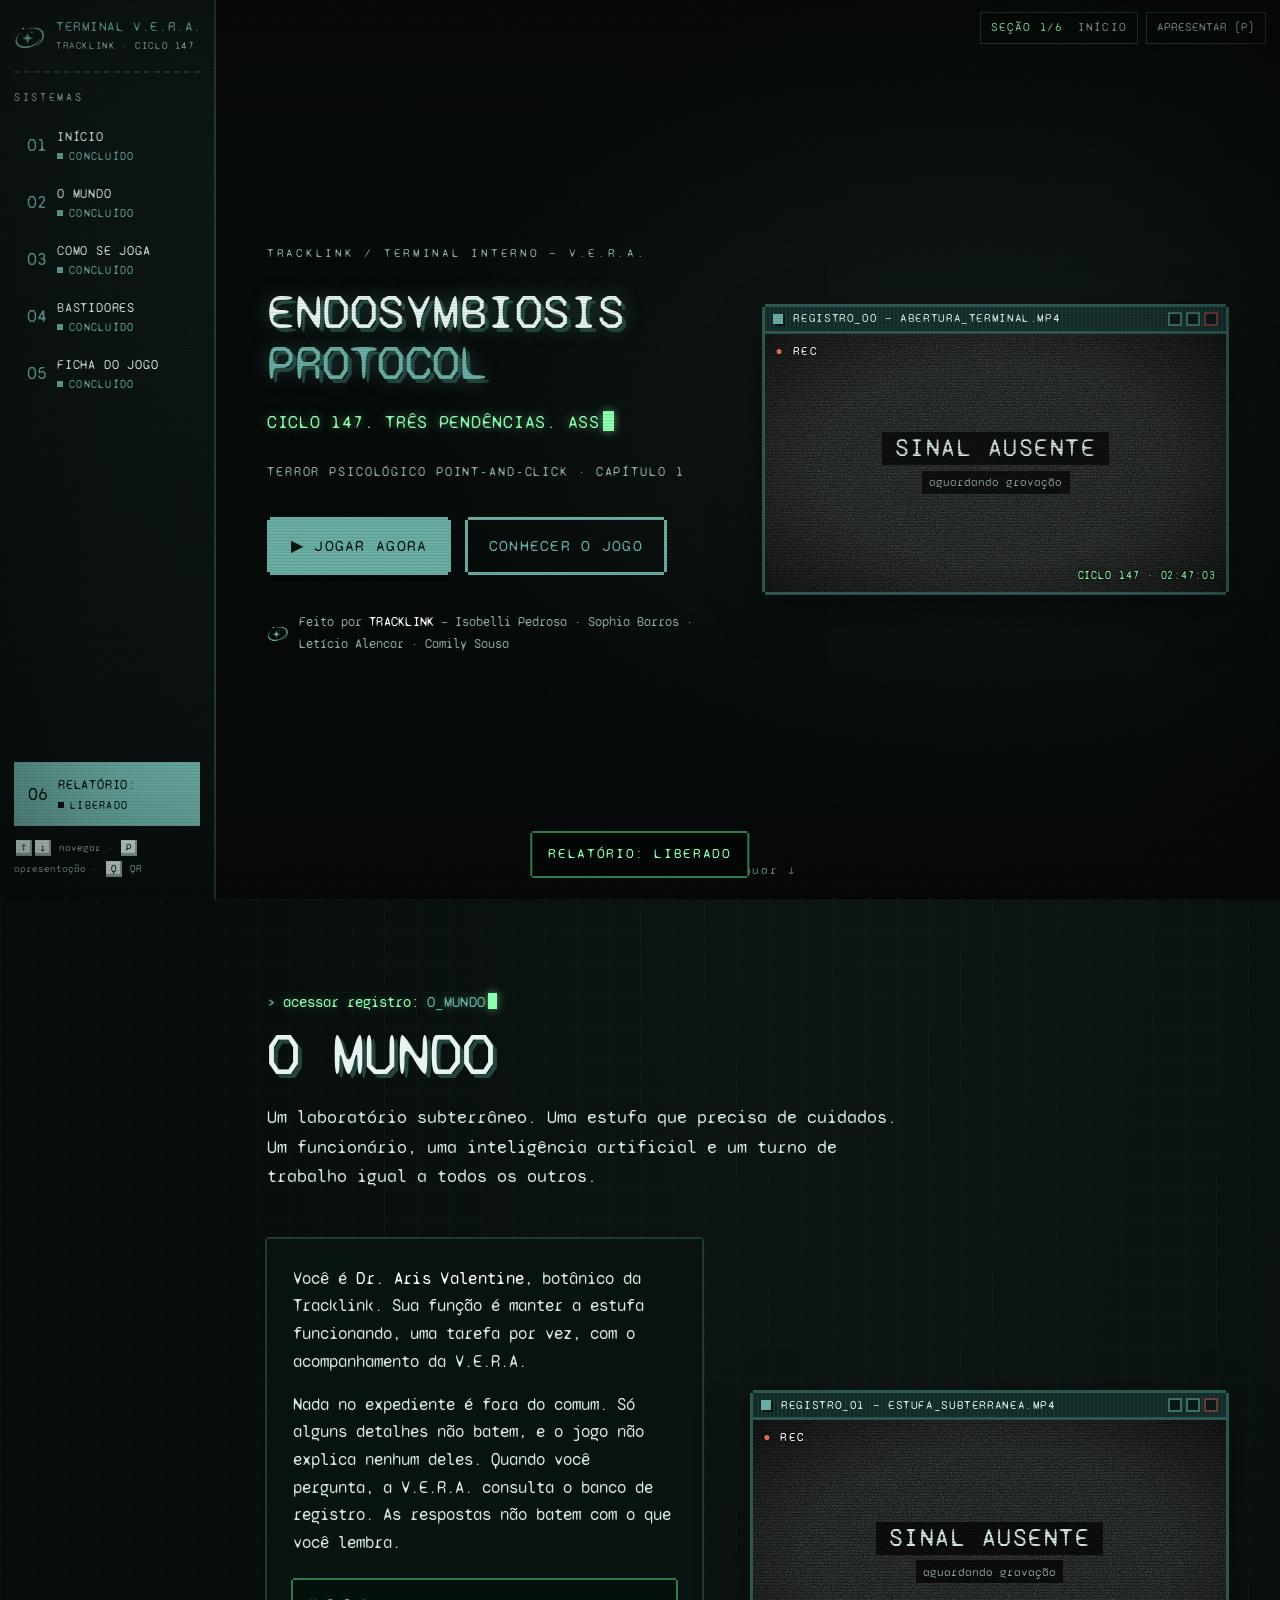
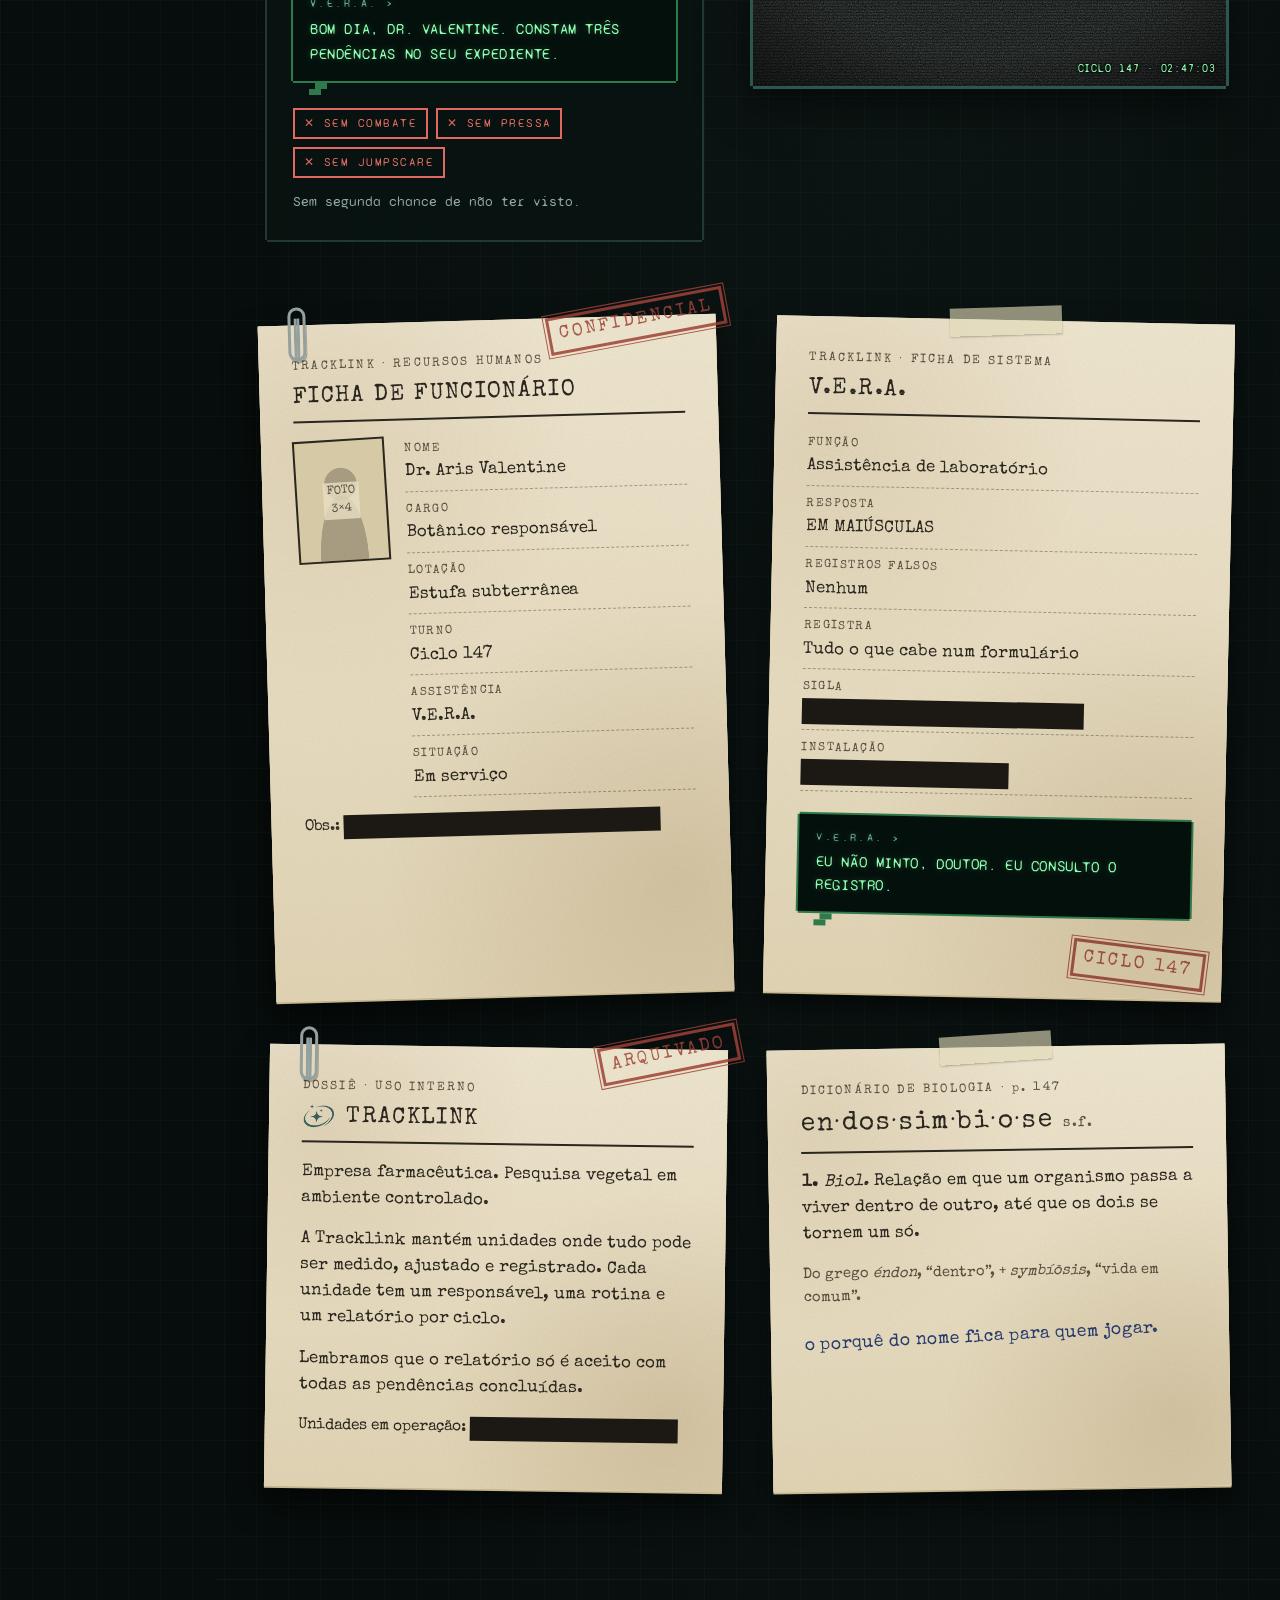
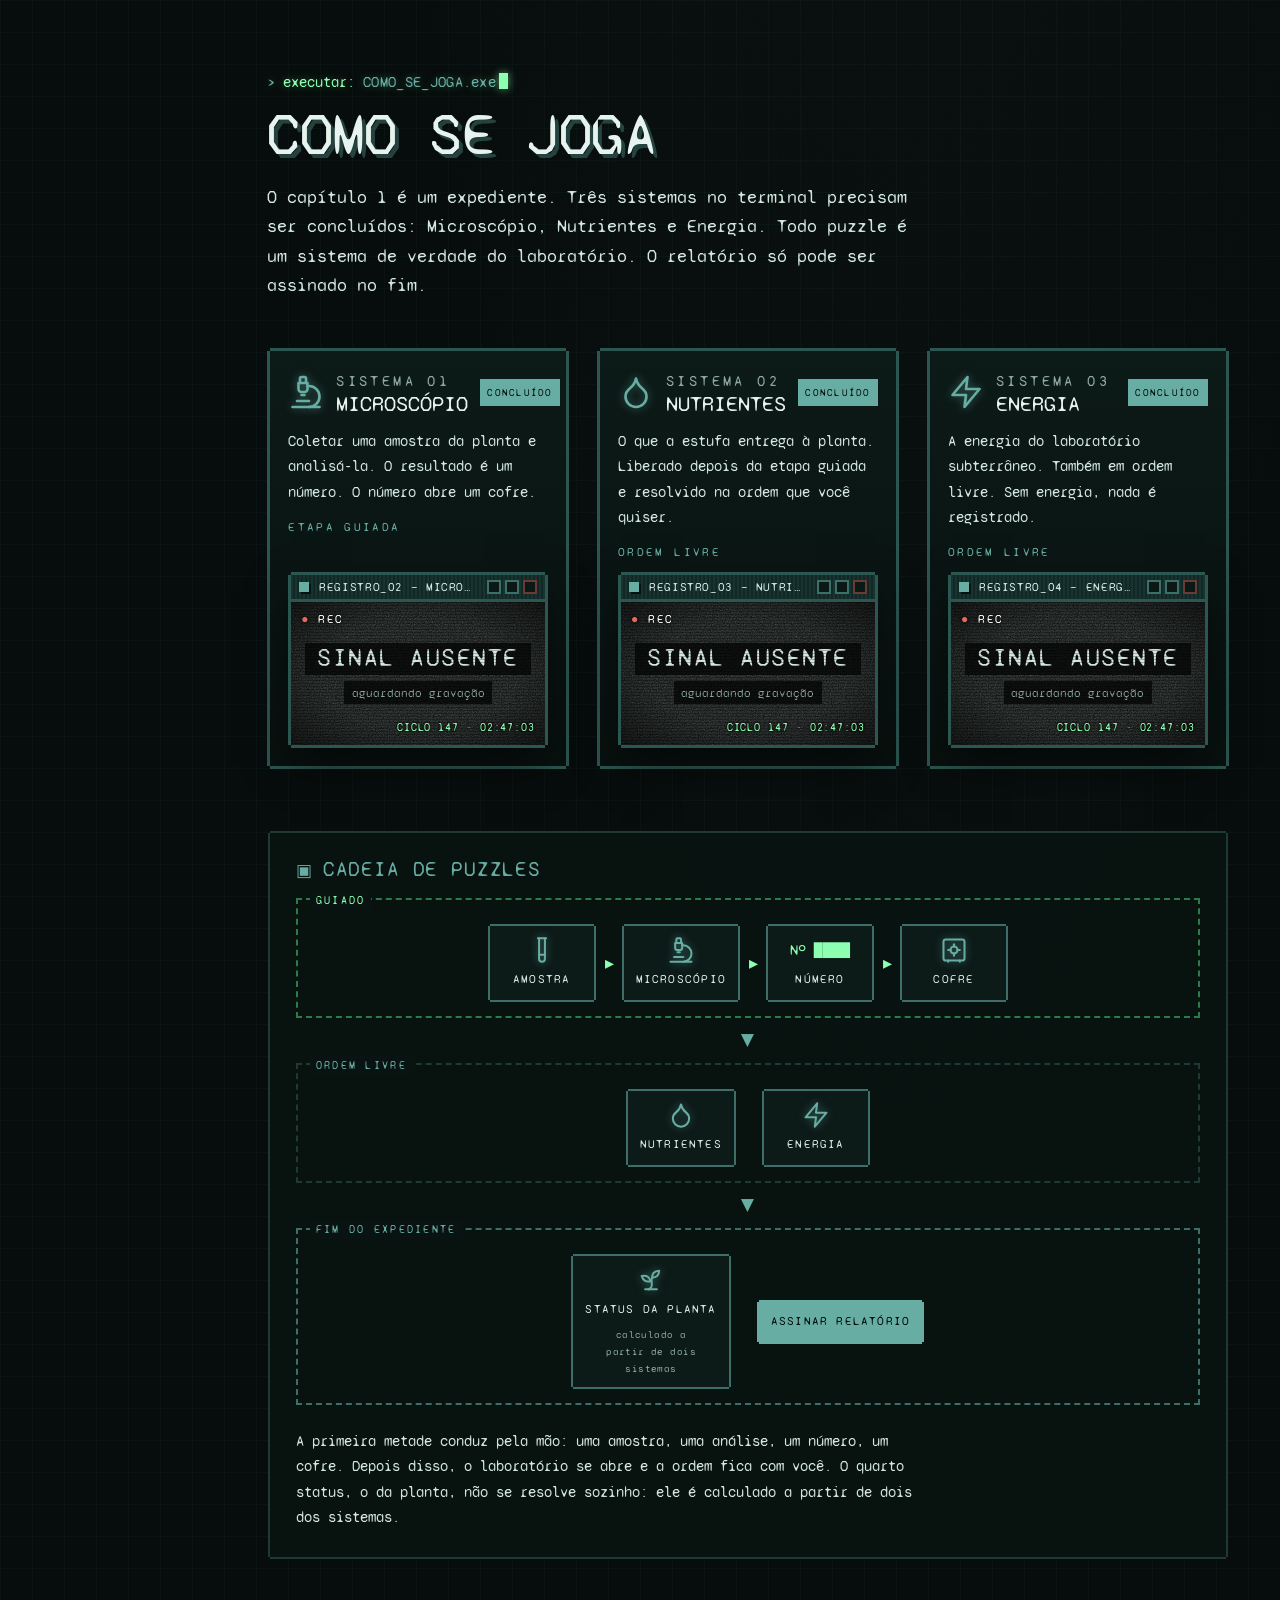
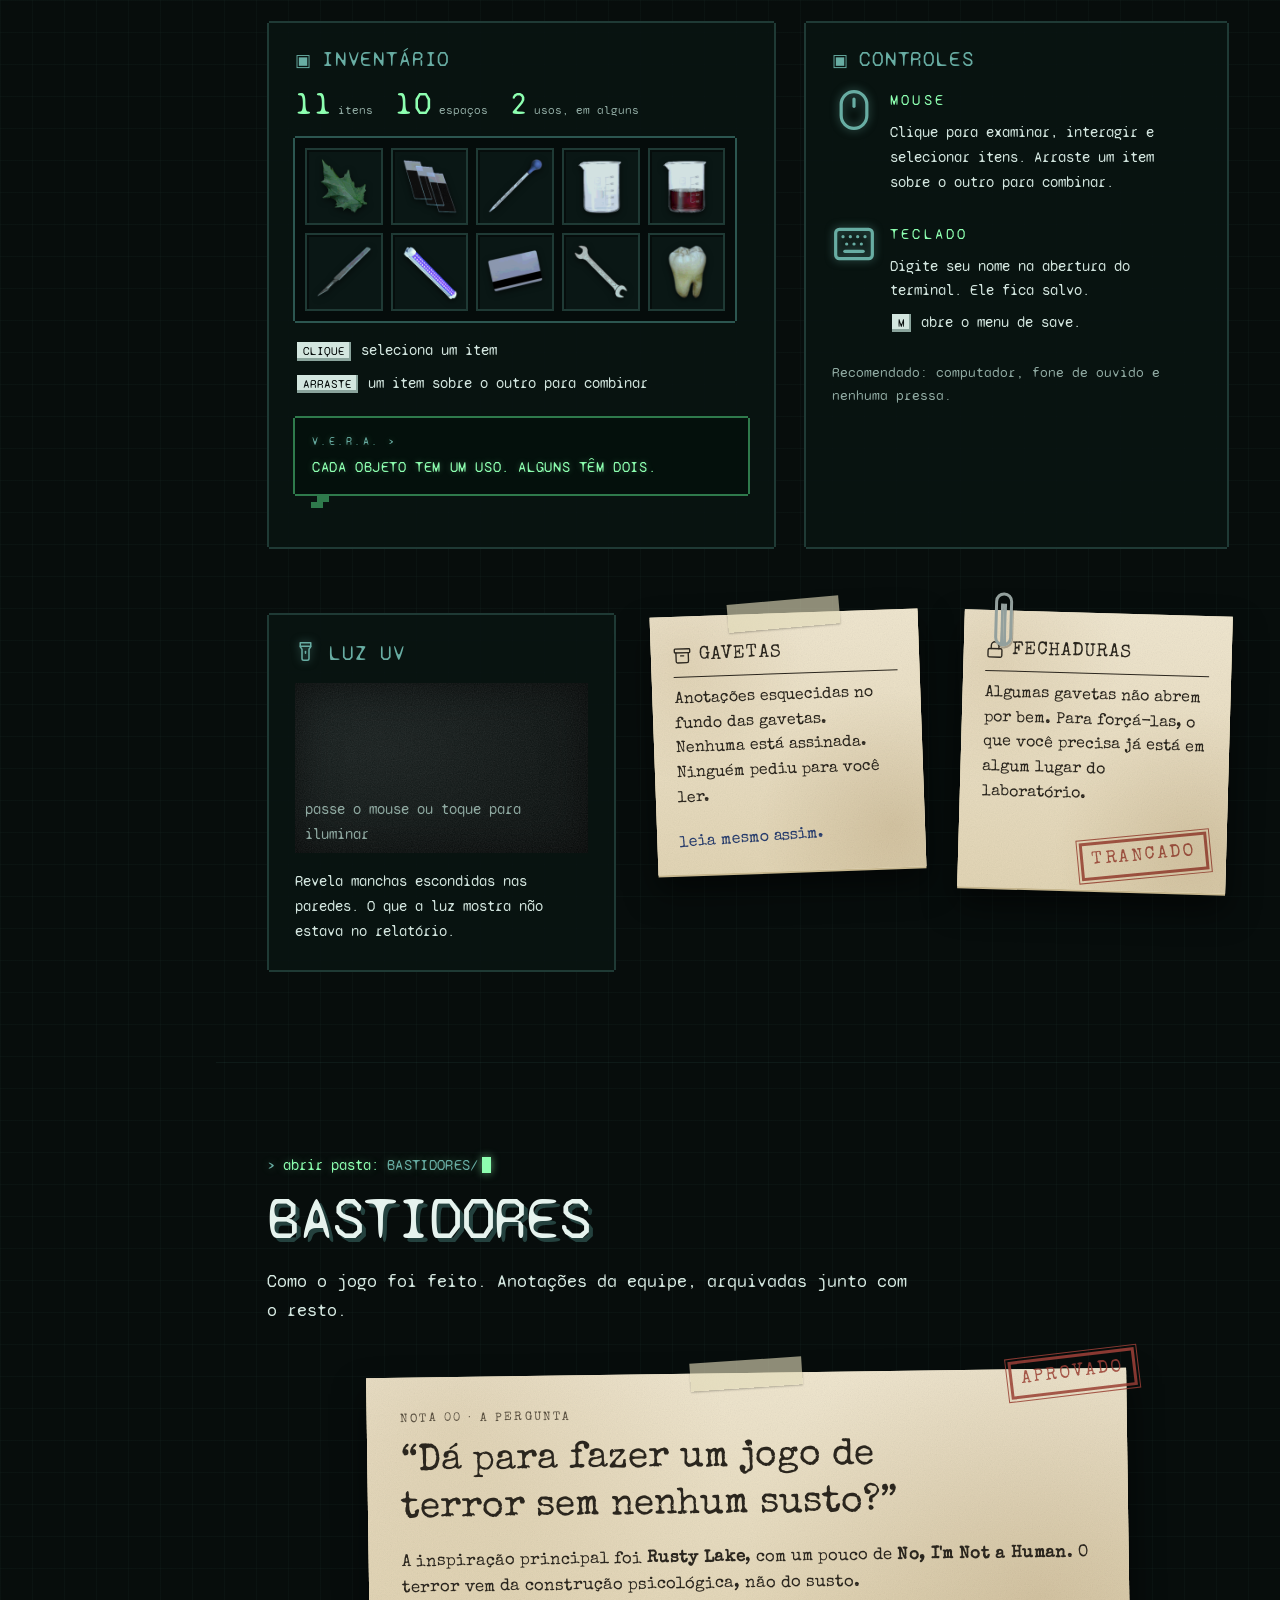
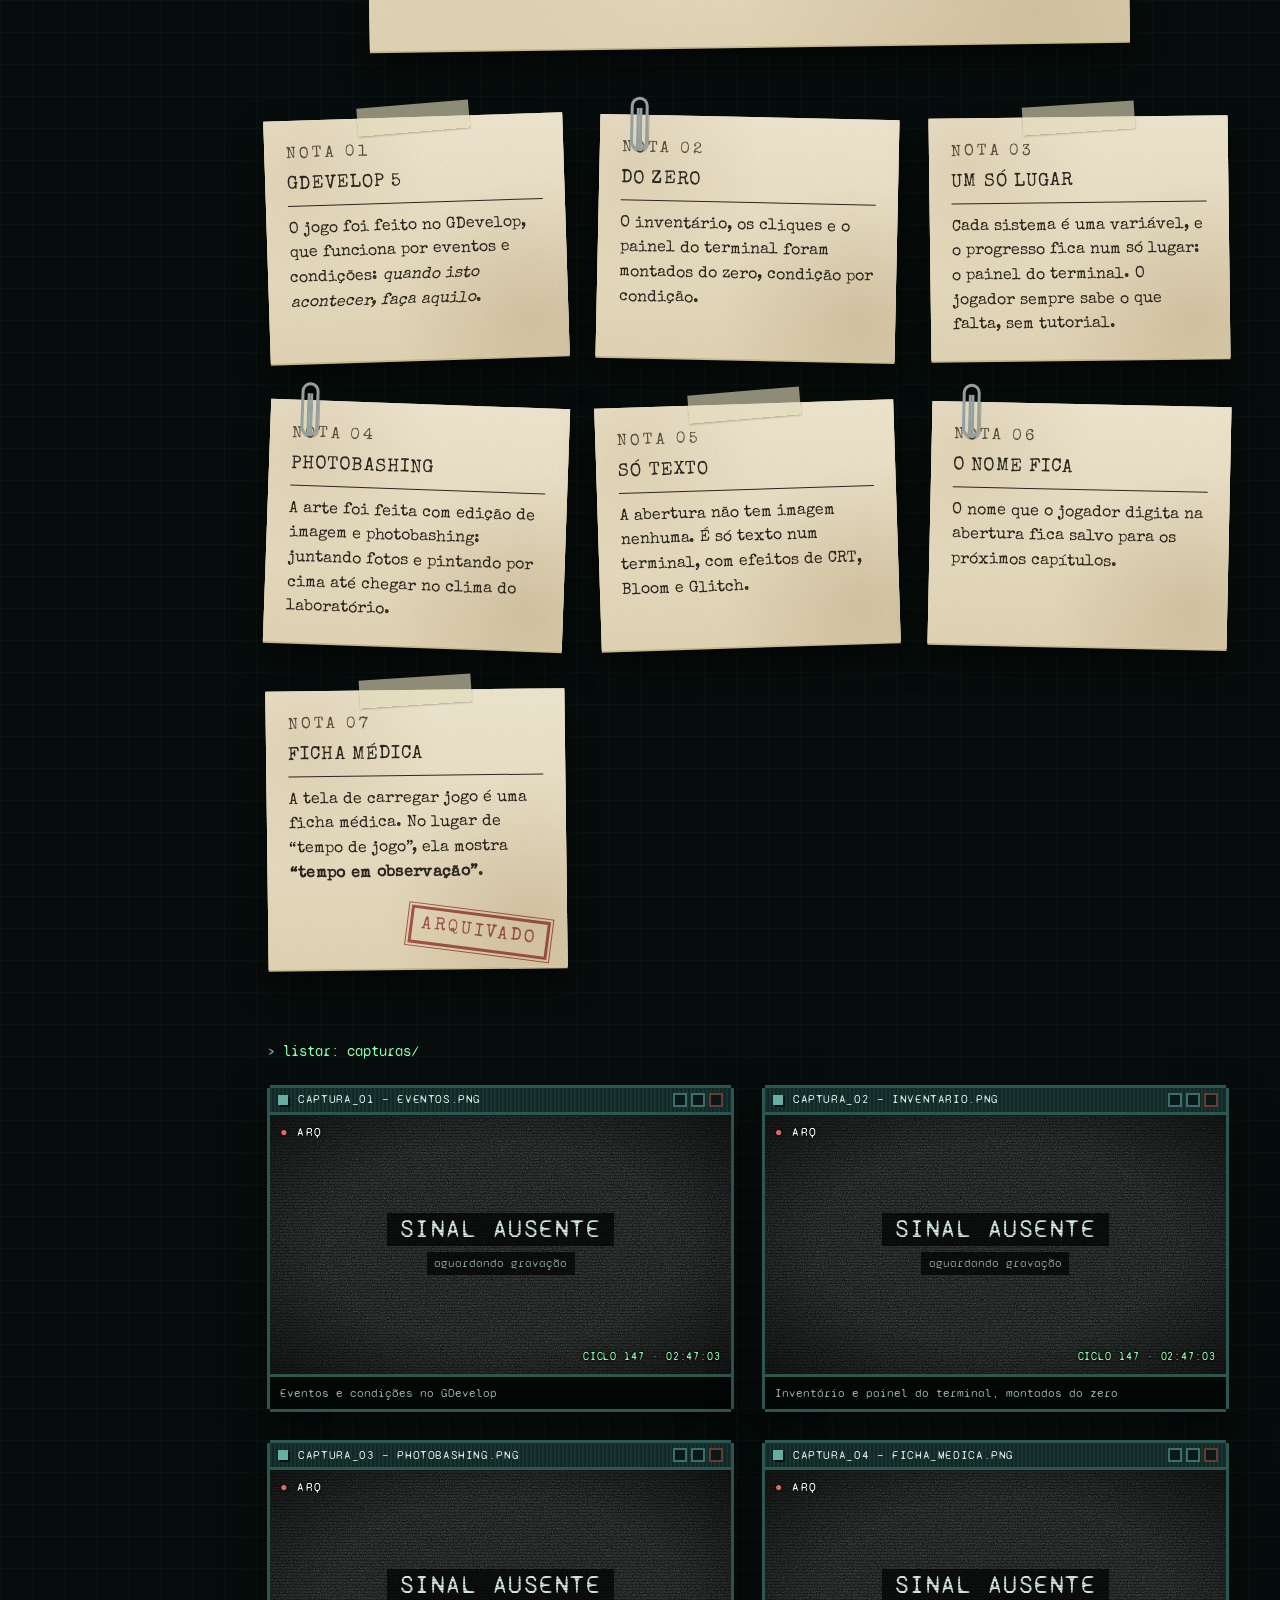
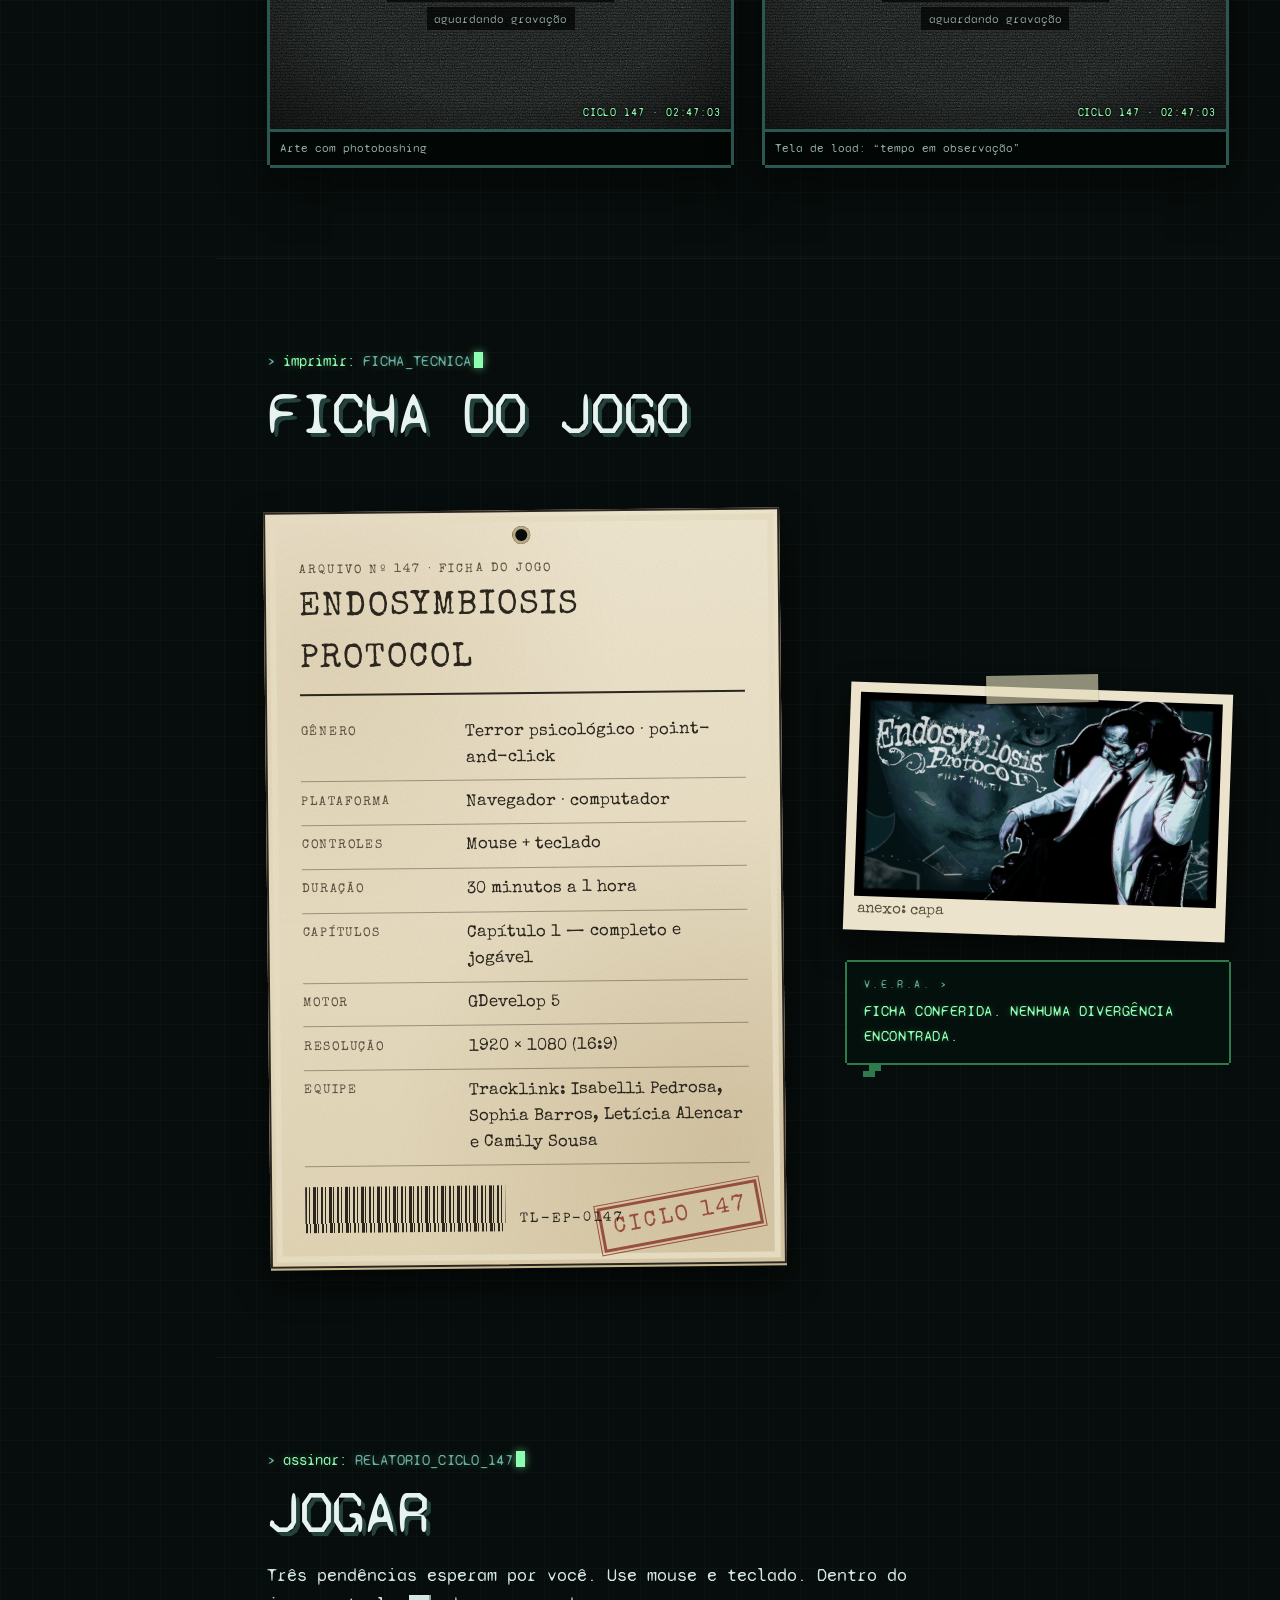
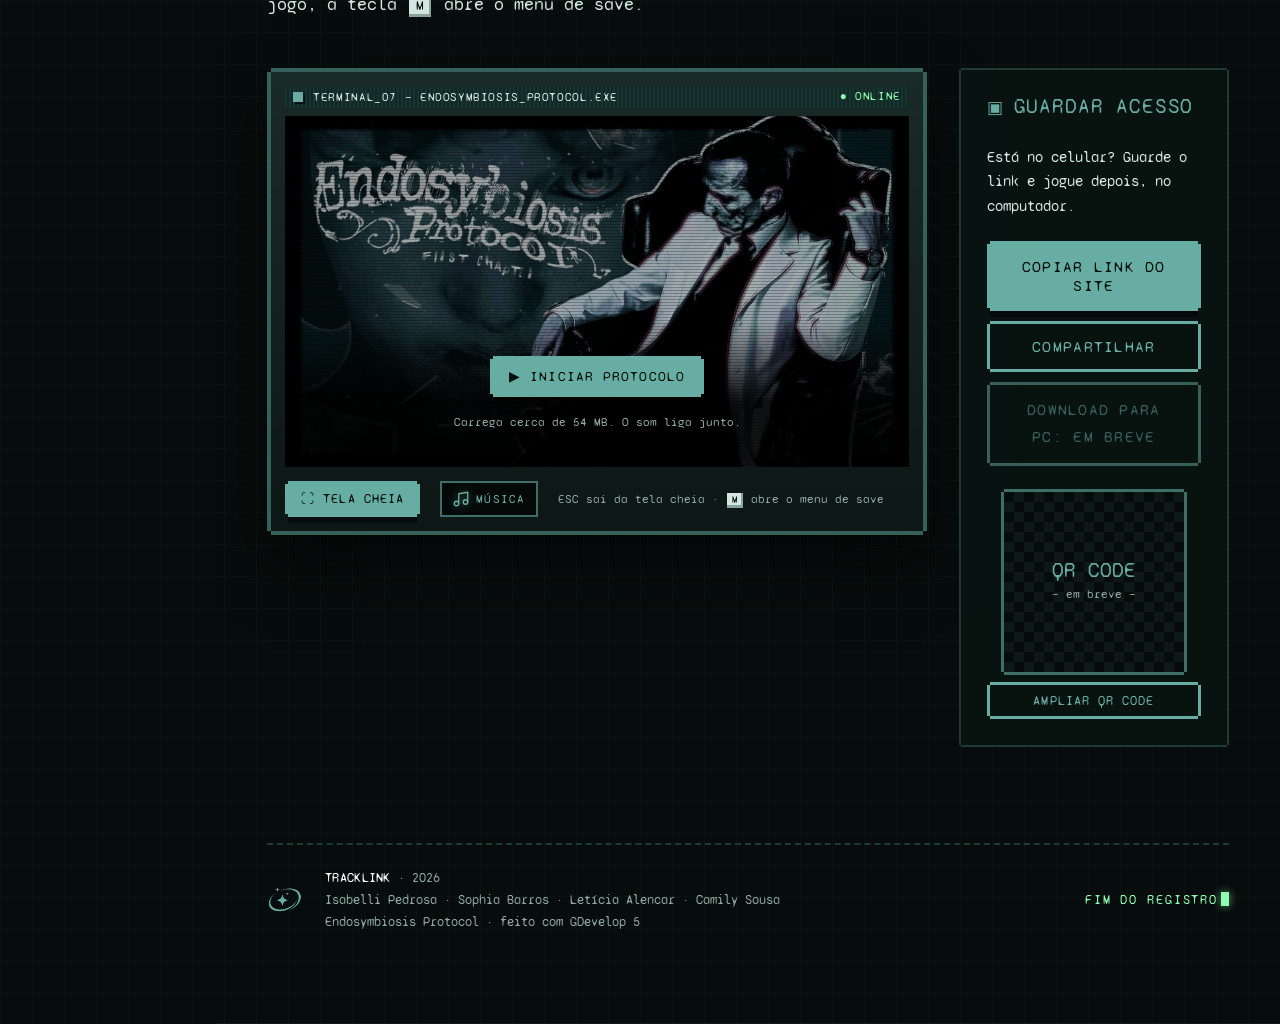
==== commit 63d00596: "otimização do jogo" ====
--- a/index.html
+++ b/index.html
@@ -546,6 +546,11 @@
             <button class="btn" type="button" data-copy>Copiar link do site</button>
             <button class="btn btn-ghost" type="button" data-share hidden>Compartilhar</button>
 
+            <!-- DOWNLOAD PARA PC: coloque o .zip do jogo em downloads/ com este nome
+                 (ou troque o href por um link do itch.io / GitHub / Google Drive).
+                 Enquanto o arquivo não existir, o botão aparece como "em breve". -->
+            <a class="btn btn-ghost" id="downloadBtn" href="downloads/EndosymbiosisProtocol-Windows.zip" download>Baixar para PC (Windows)</a>
+
             <!-- QR CODE: para trocar o placeholder pela imagem do QR code,
                  1) salve a imagem como assets/img/qrcode.png
                  2) apague a linha <div class="qr-placeholder">...</div> abaixo
--- a/css/style.css
+++ b/css/style.css
@@ -196,7 +196,7 @@
 .btn:hover { filter: brightness(1.15); }
 .btn:active { transform: translateY(2px); }
 .btn:focus-visible { outline-offset: 7px; }
-.btn[disabled] { opacity: 0.5; cursor: not-allowed; }
+.btn[disabled], .btn[aria-disabled="true"] { opacity: 0.5; cursor: not-allowed; }
 
 .btn-ghost {
   color: var(--teal);
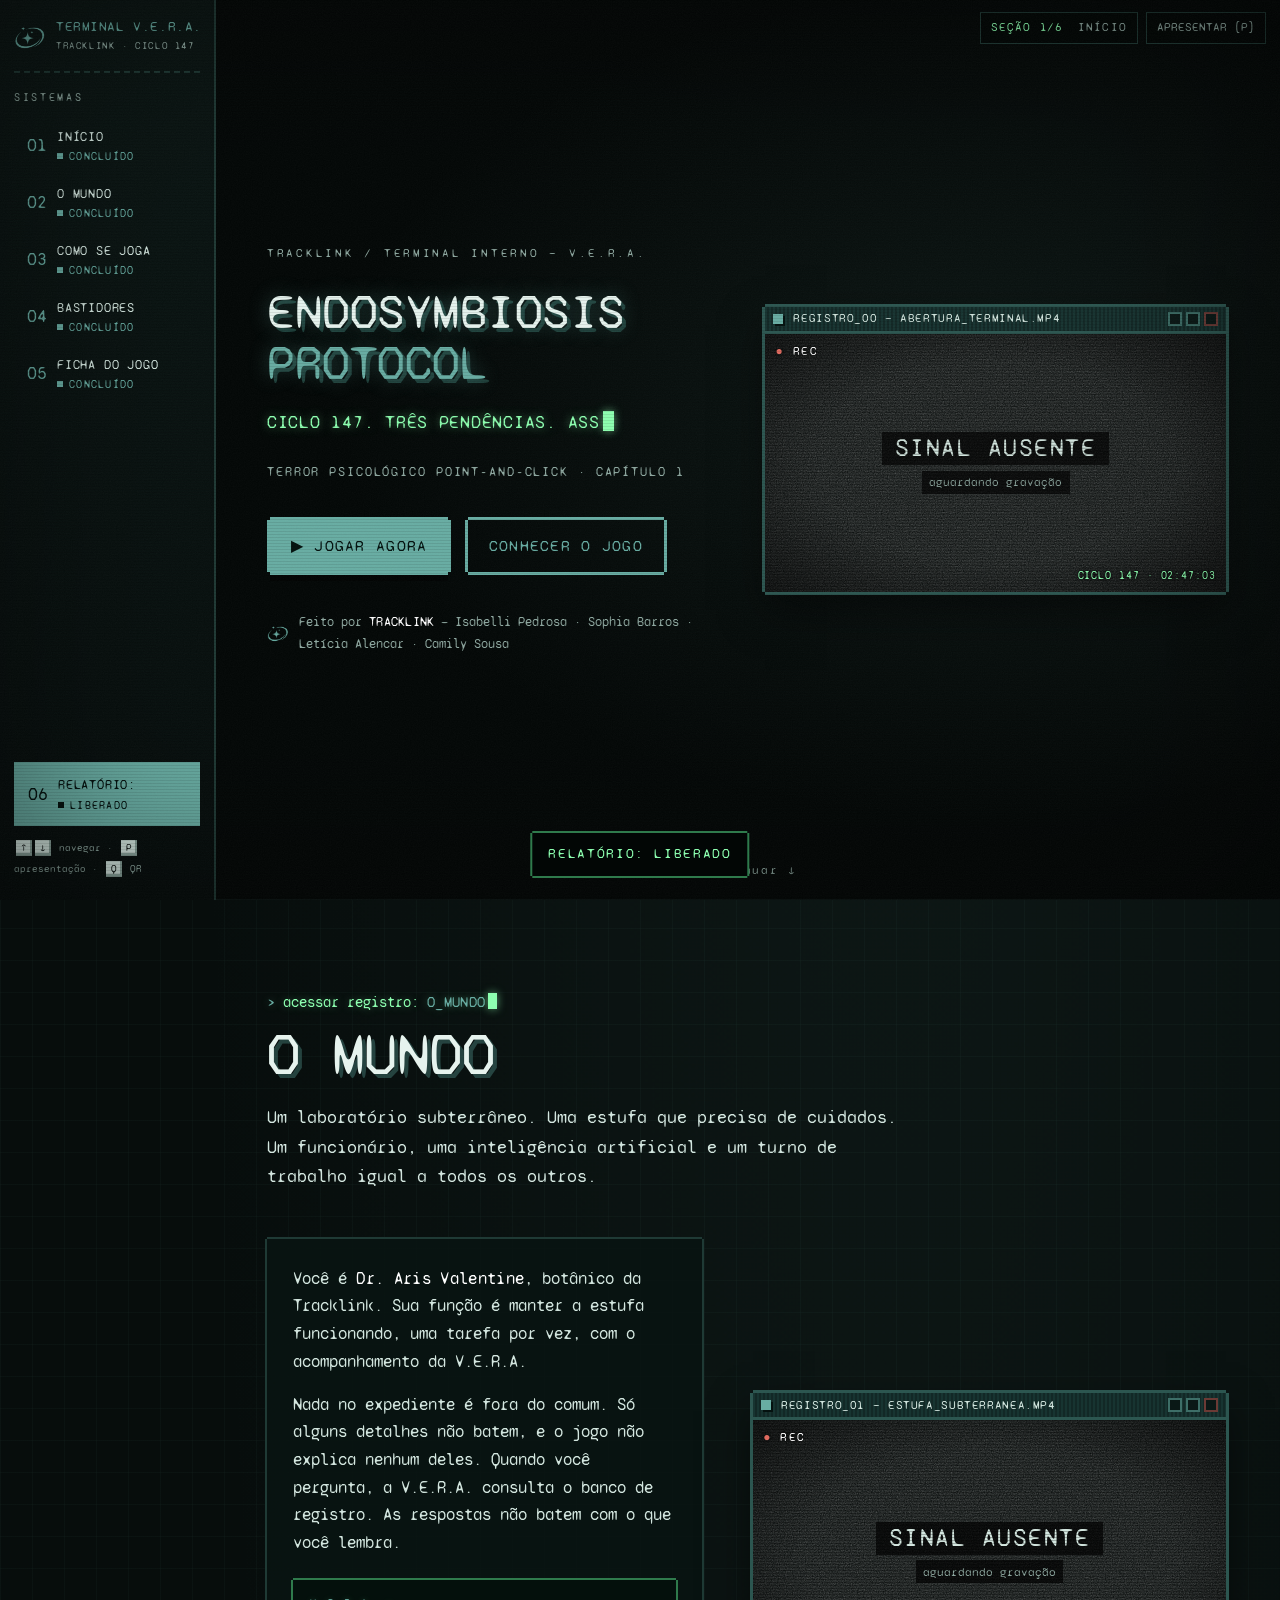
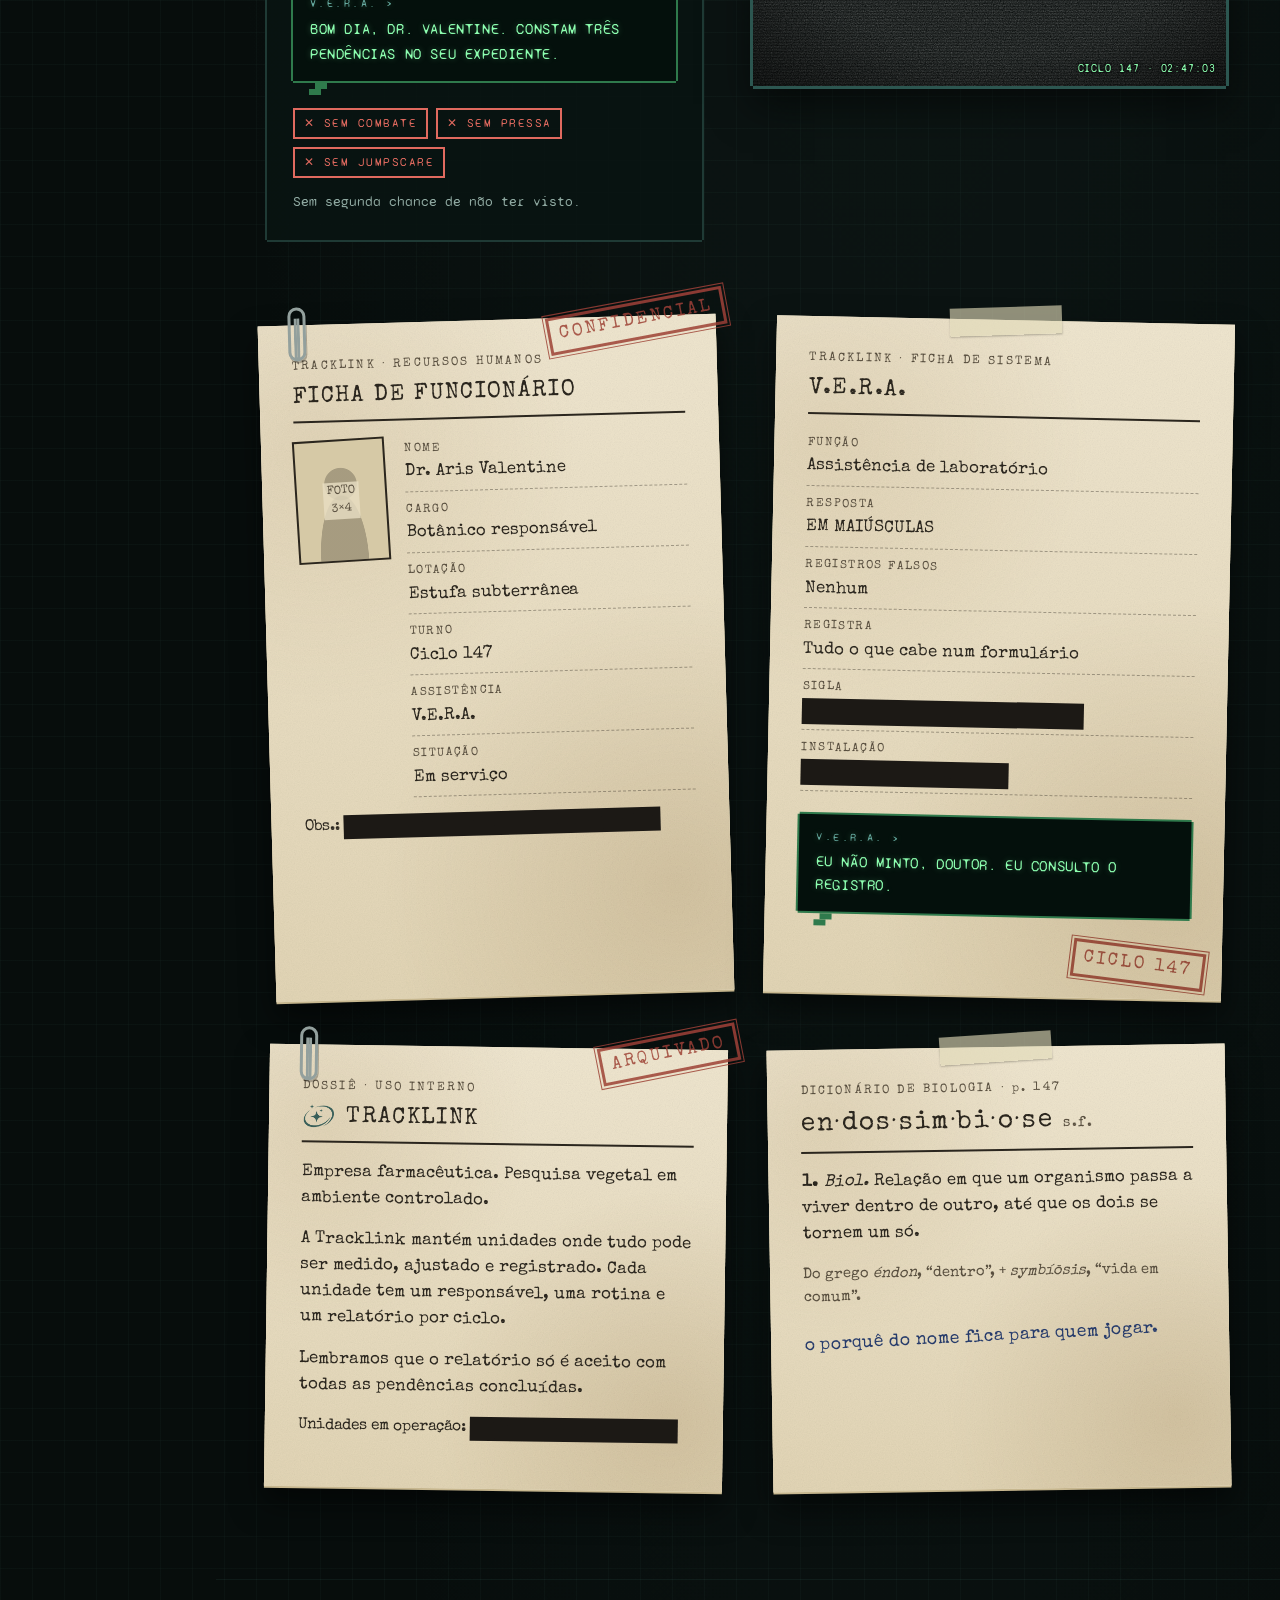
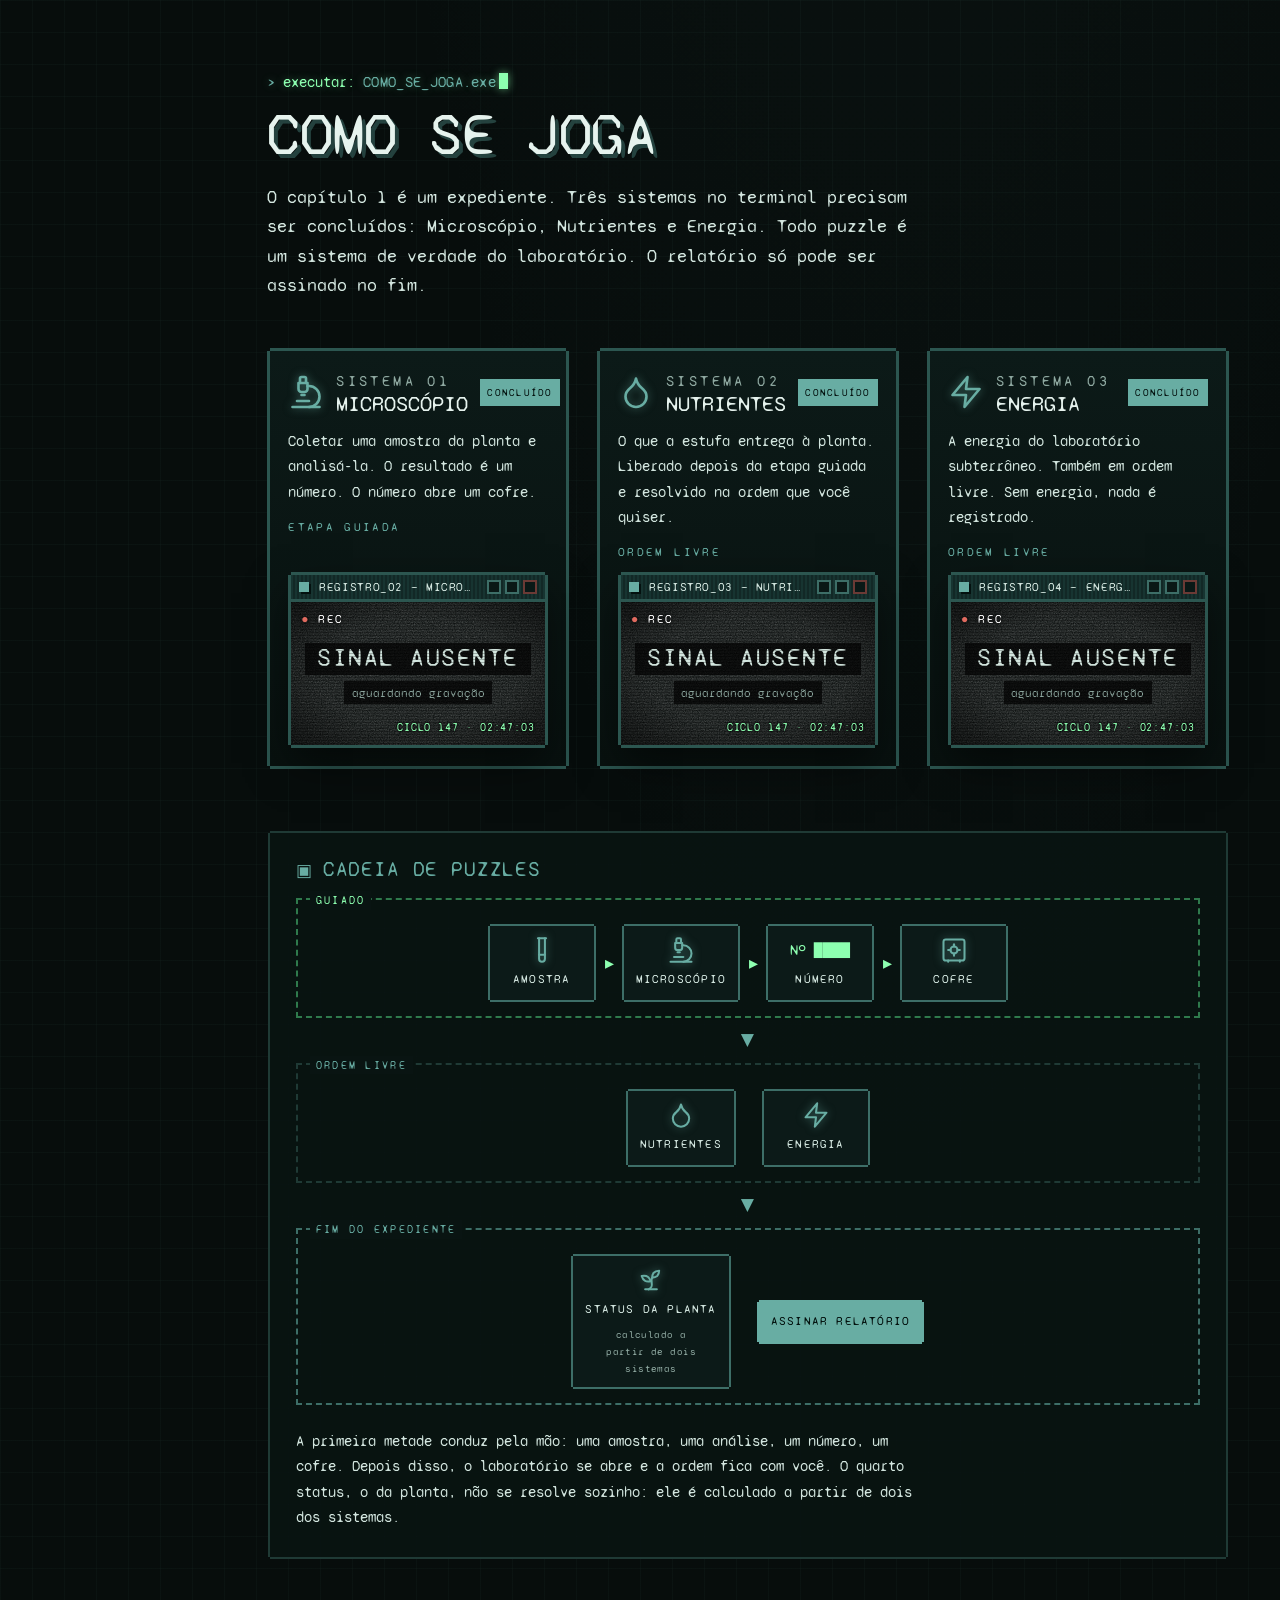
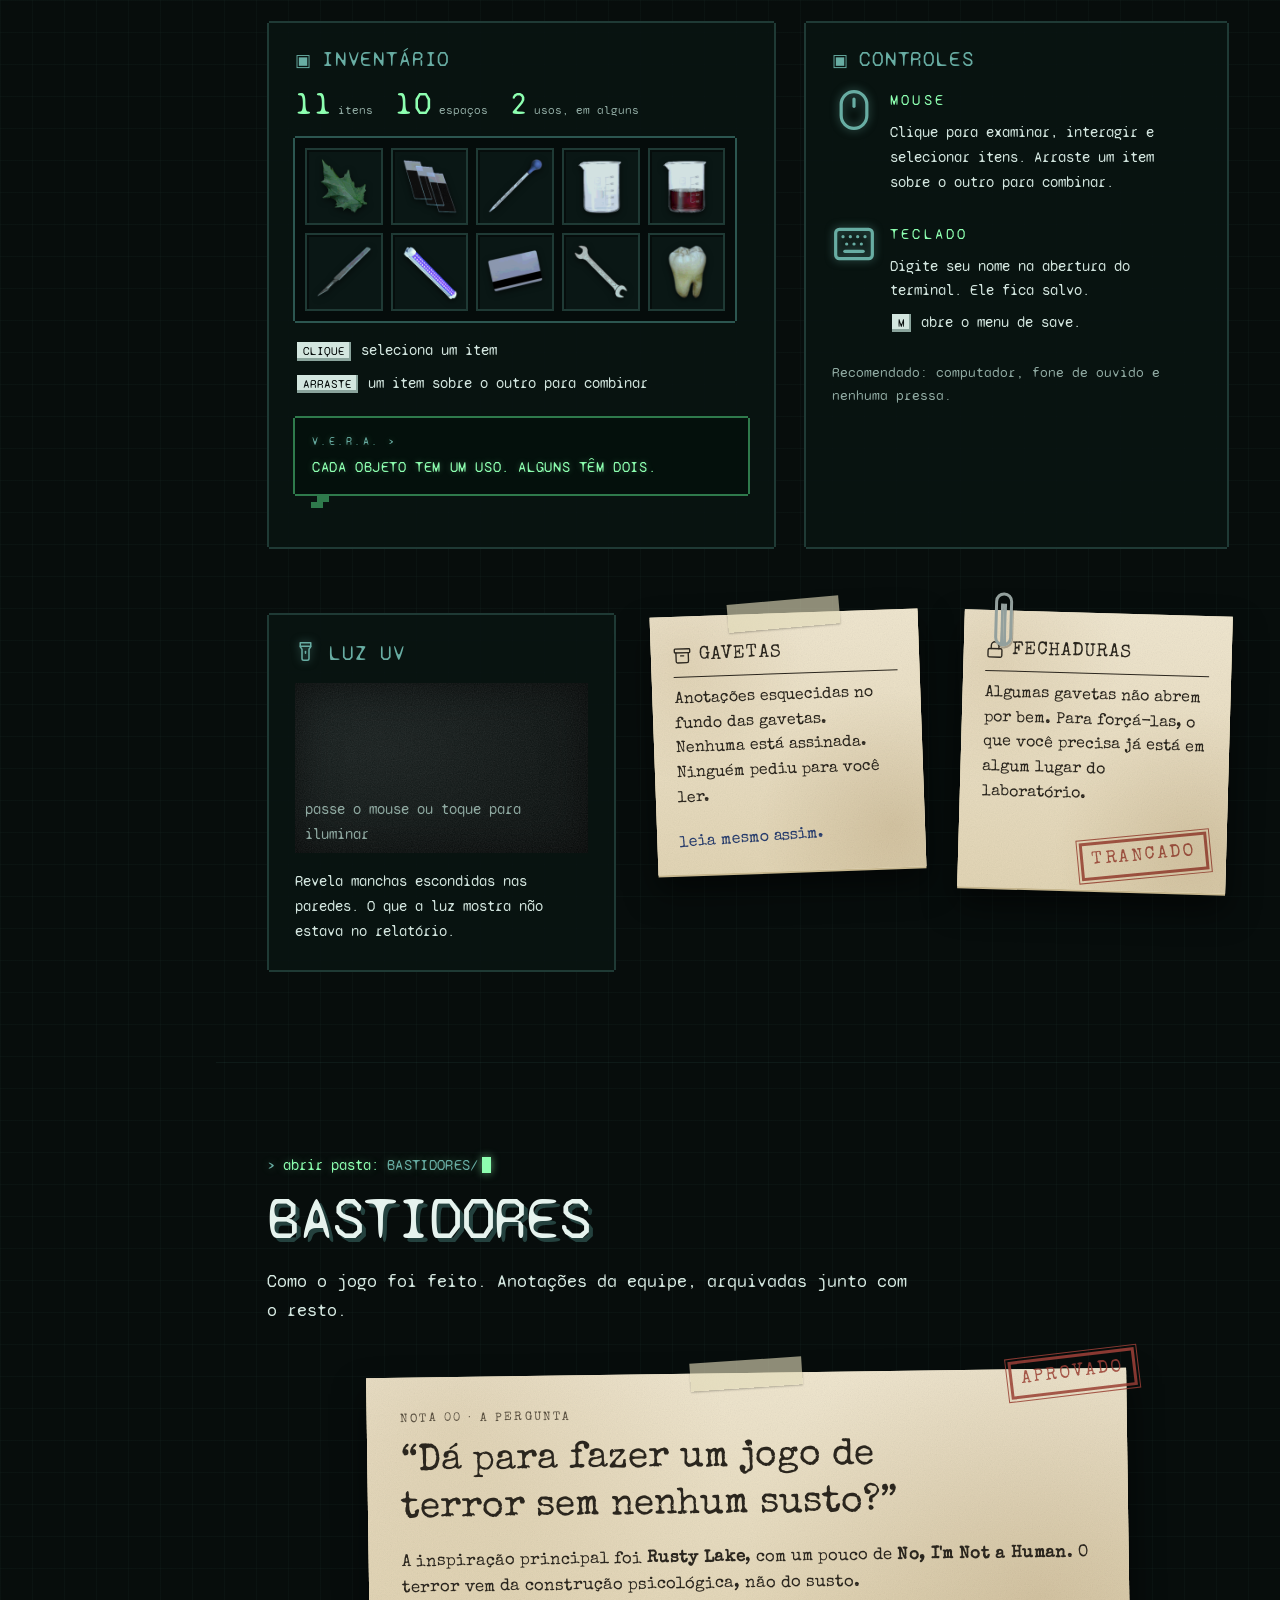
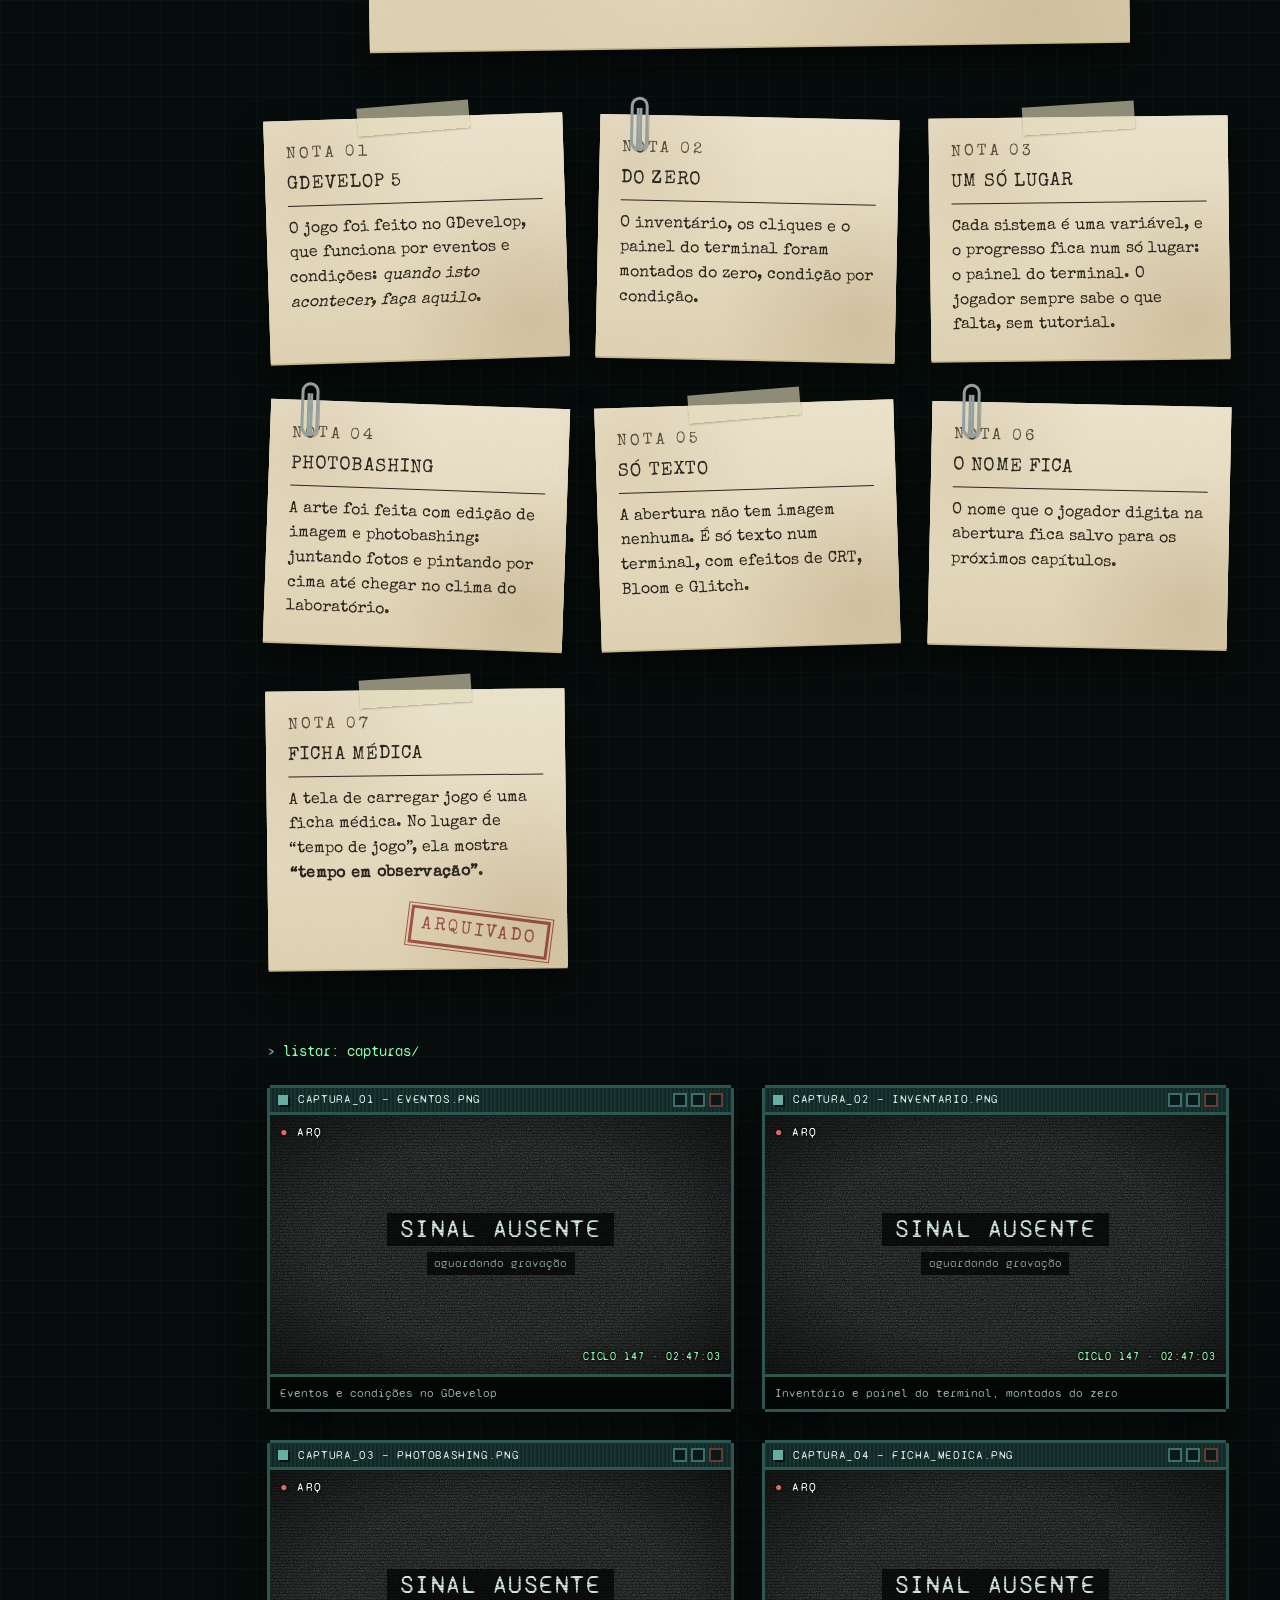
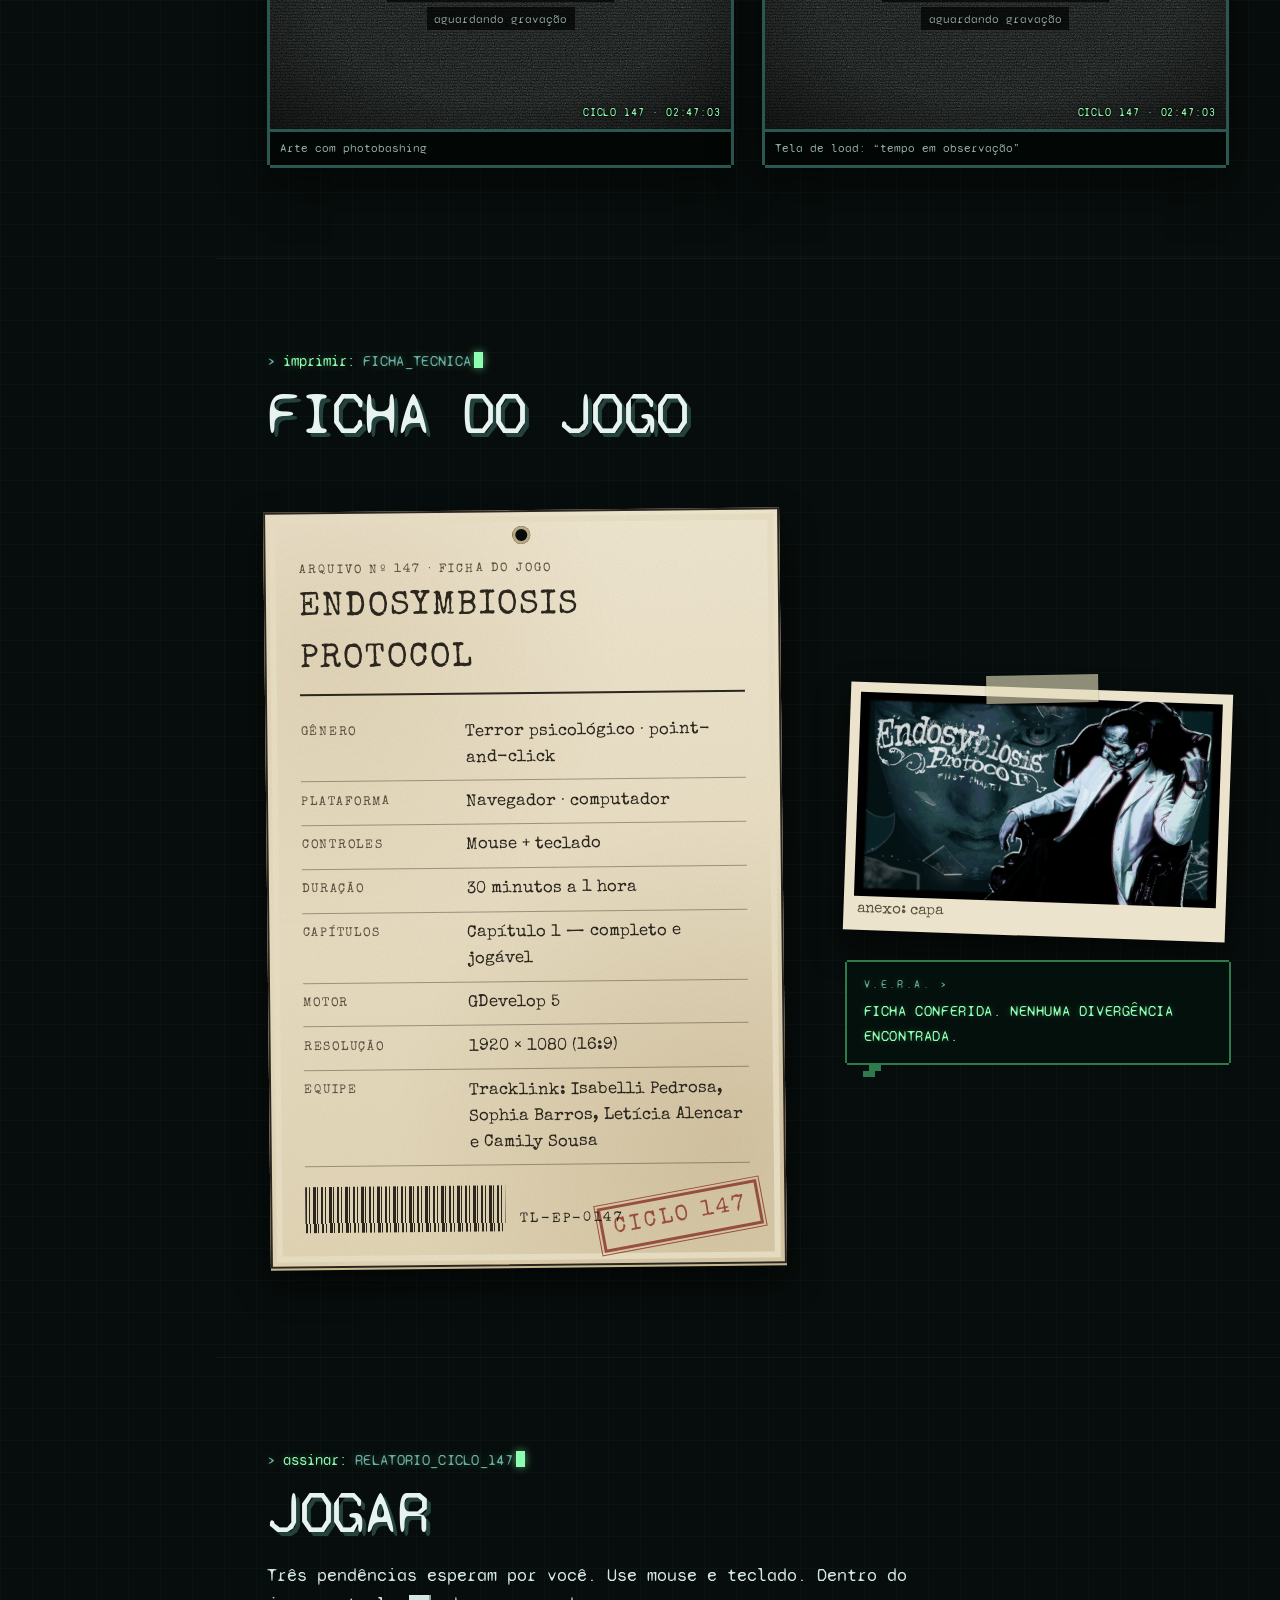
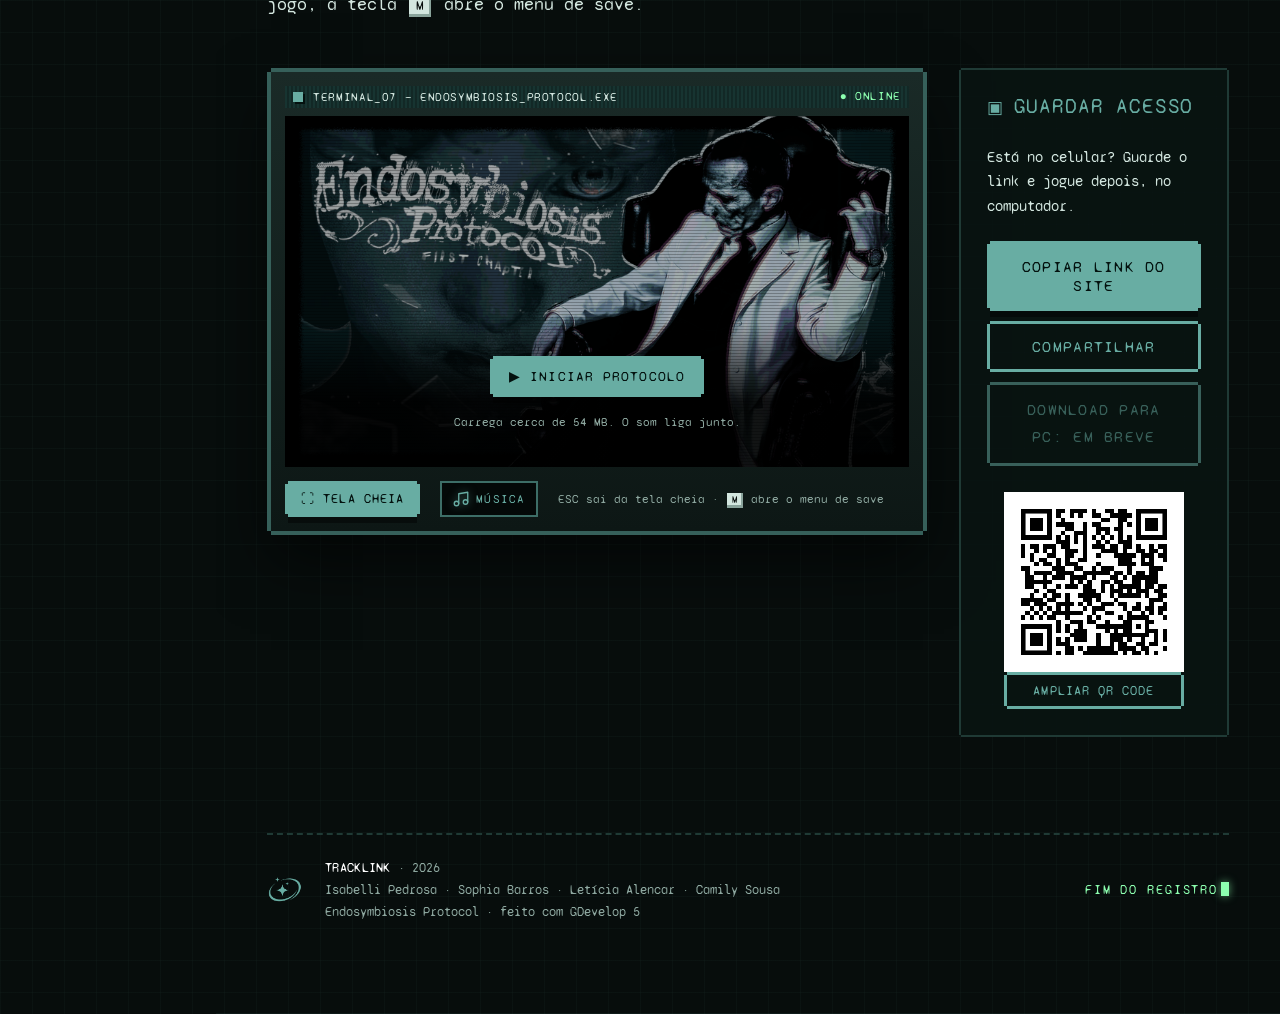
==== commit 07ad9782: "qr" ====
--- a/index.html
+++ b/index.html
@@ -558,8 +558,7 @@
                     <img src="assets/img/qrcode.png" alt="QR code para abrir o site do jogo" width="200" height="200">
                  (a versão ampliada copia daqui sozinha, não precisa trocar em outro lugar) -->
             <div class="qr" id="qrSource">
-              <div class="qr-placeholder" aria-label="QR code em breve"><span>QR CODE</span><small>— em breve —</small></div>
-            </div>
+              <img src="assets/img/qrcode.png" alt="QR code para abrir o site do jogo" width="200" height="200">
             <button class="btn btn-ghost btn-small" id="qrOpen" type="button">Ampliar QR code</button>
           </aside>
         </div>
